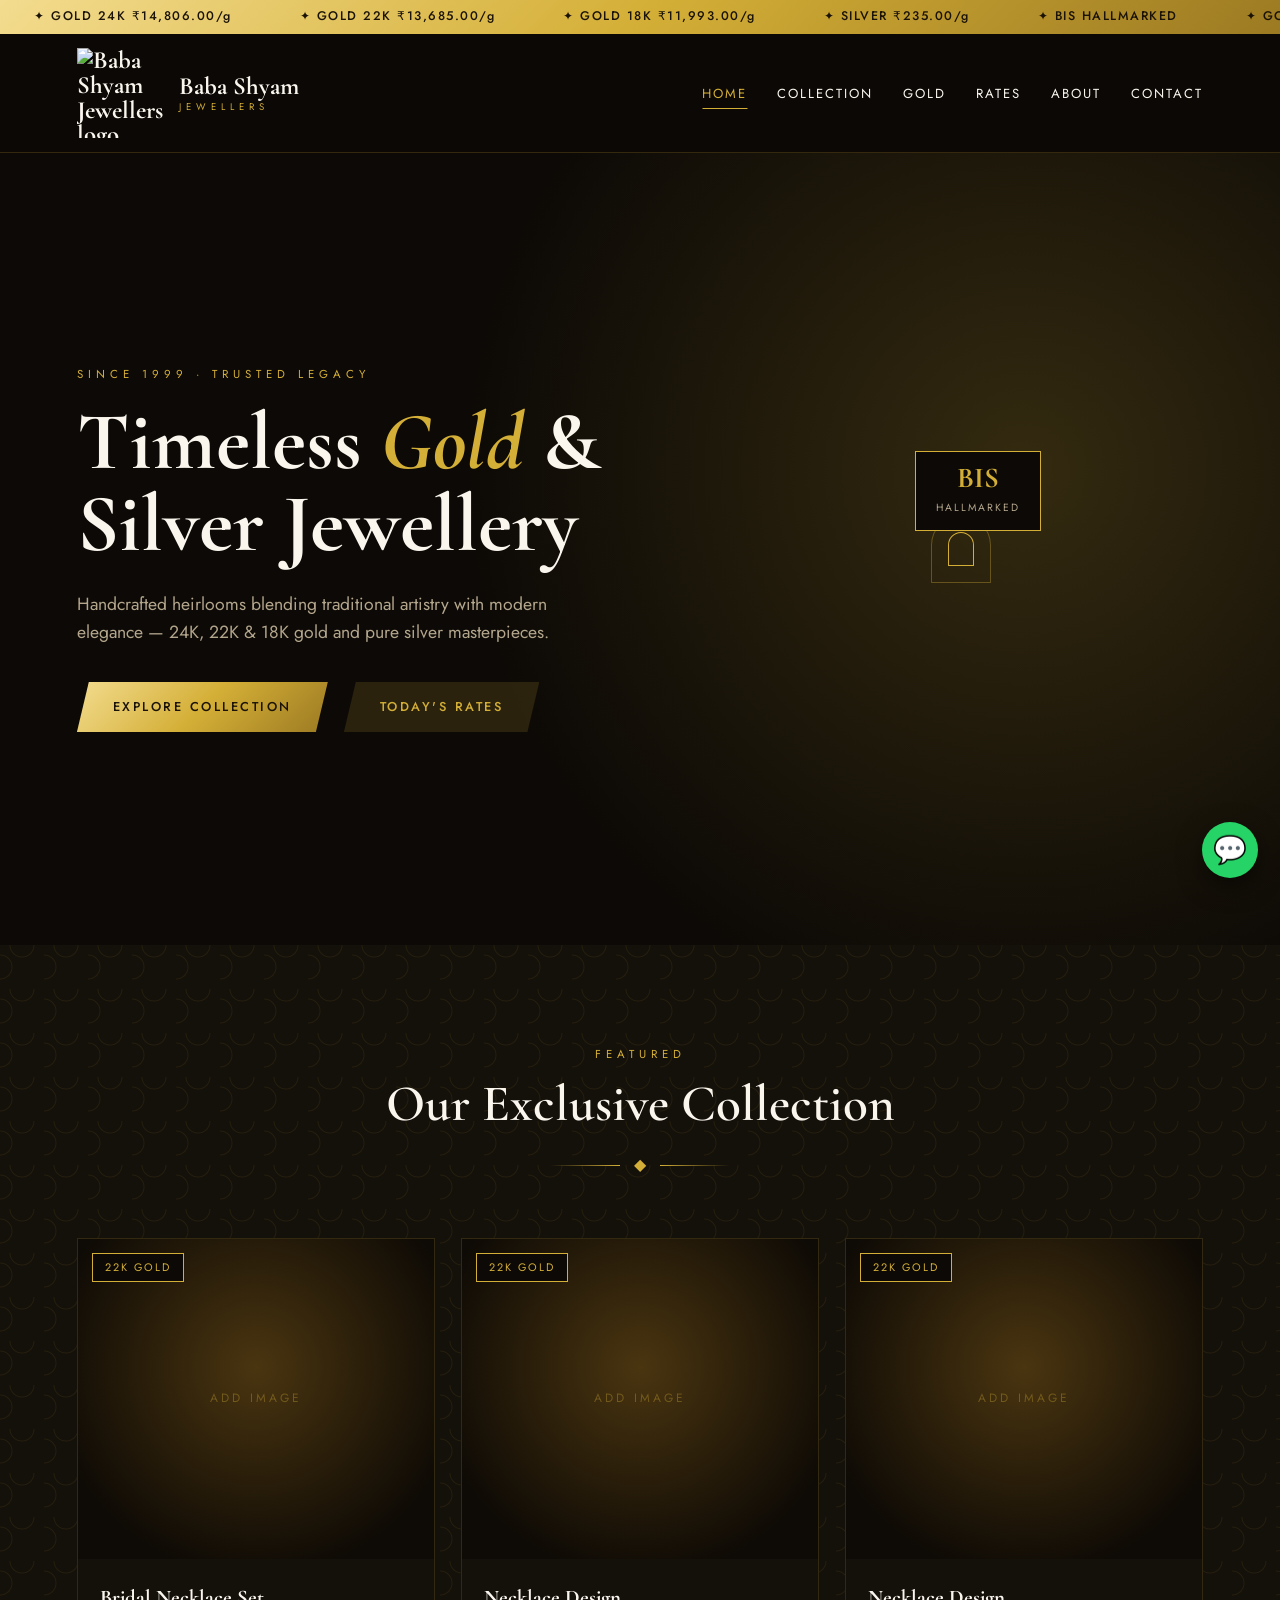
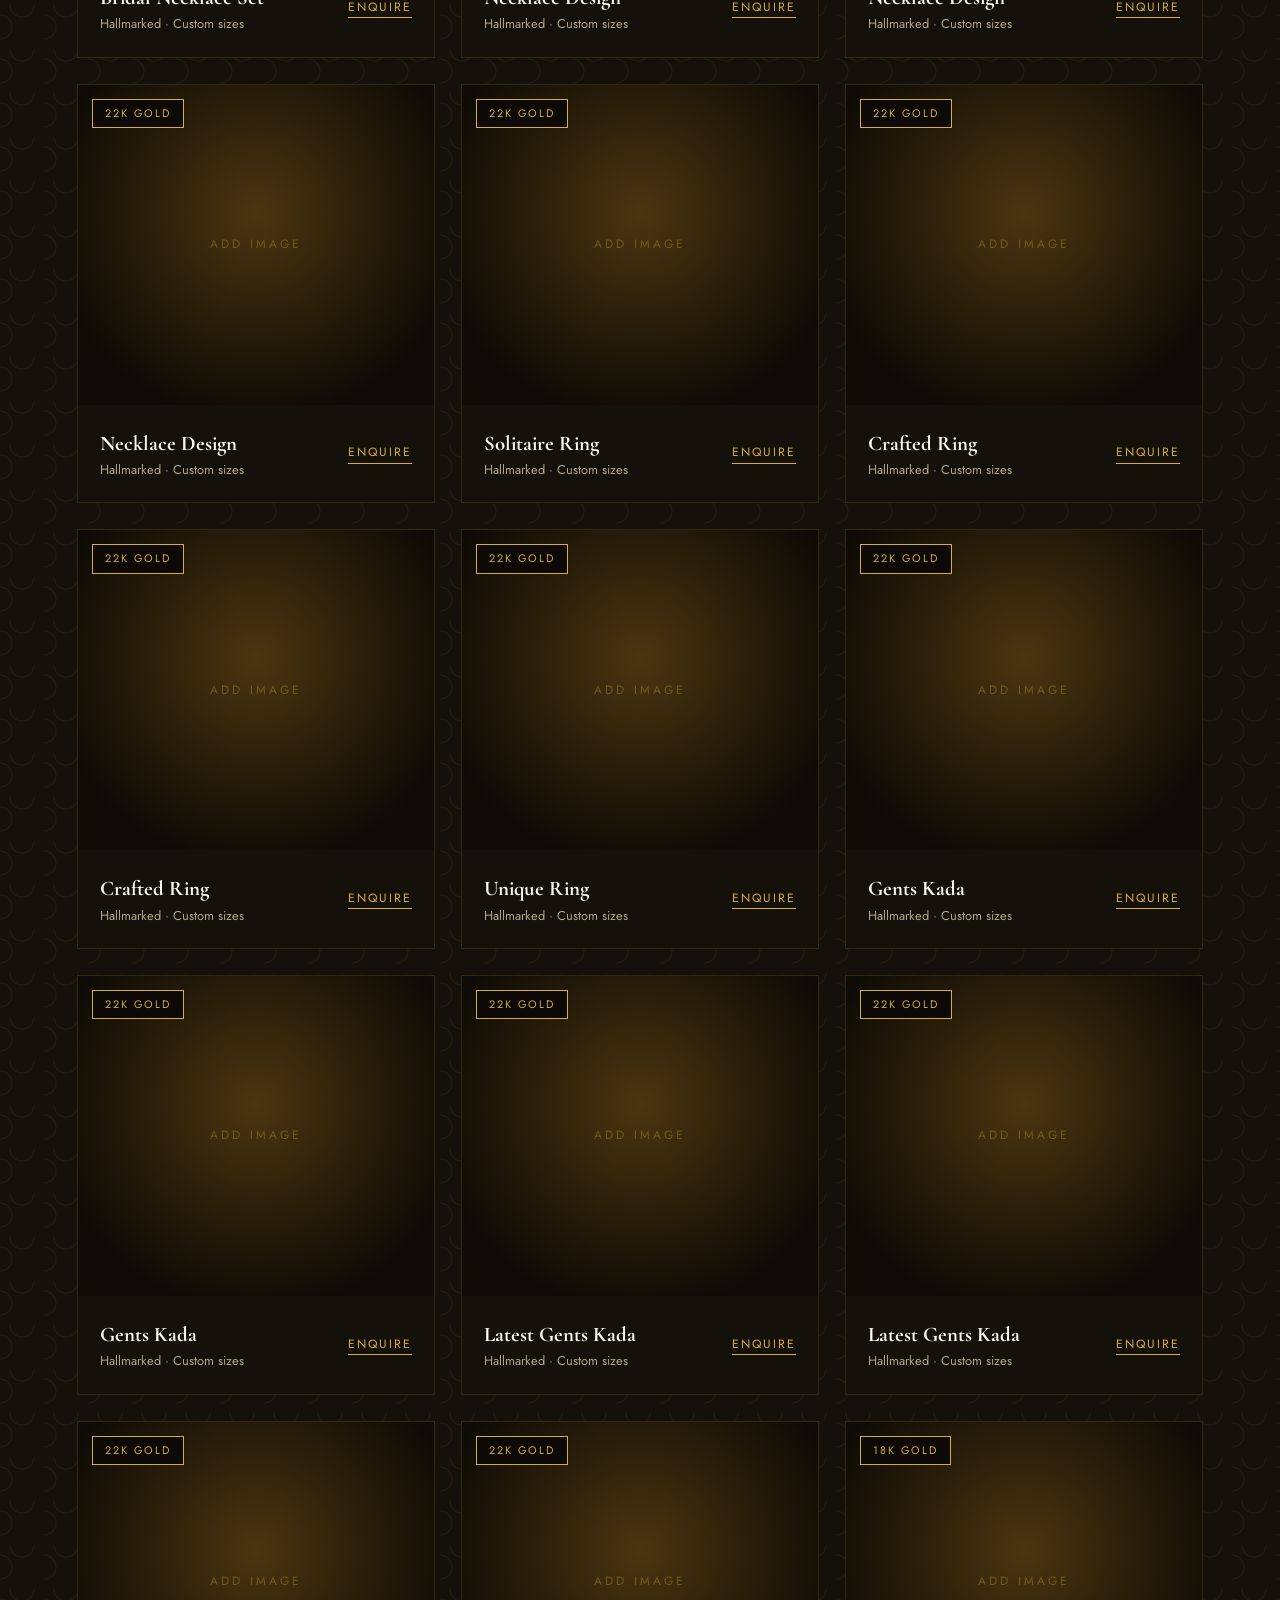
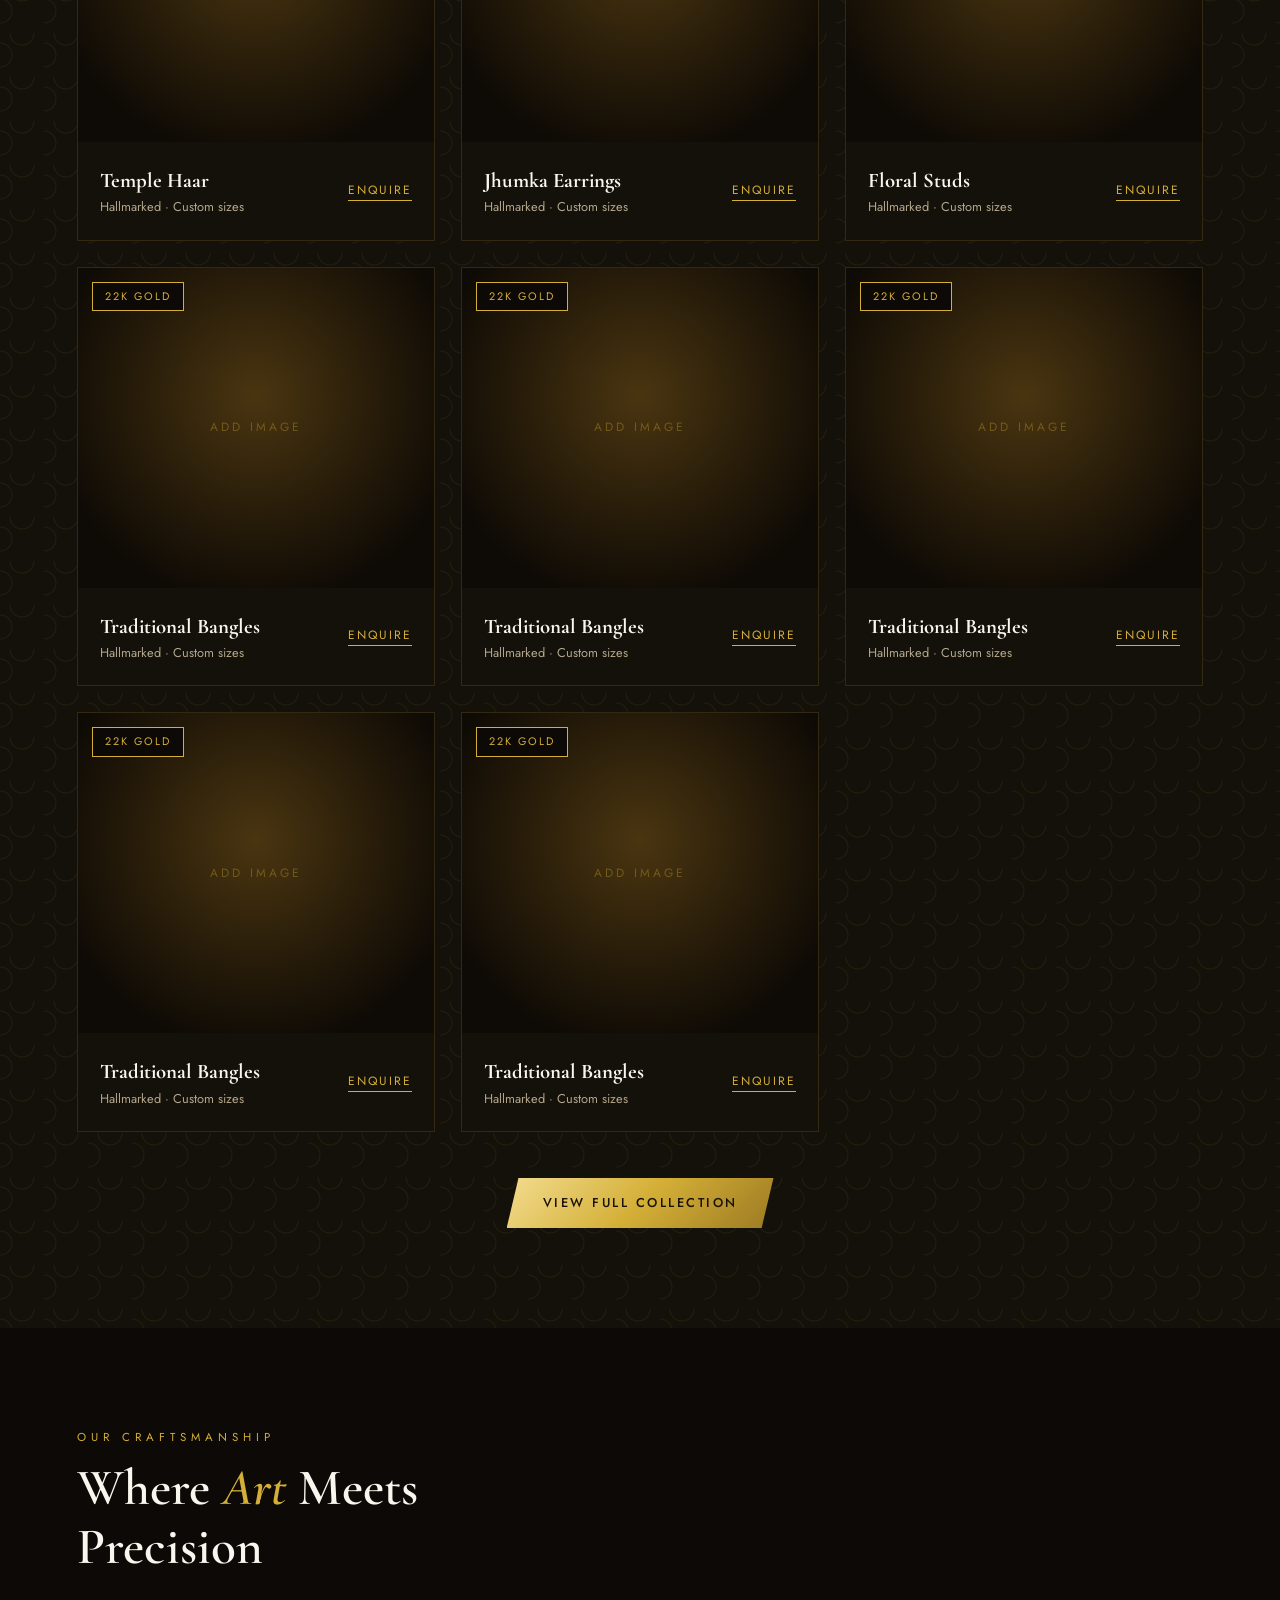
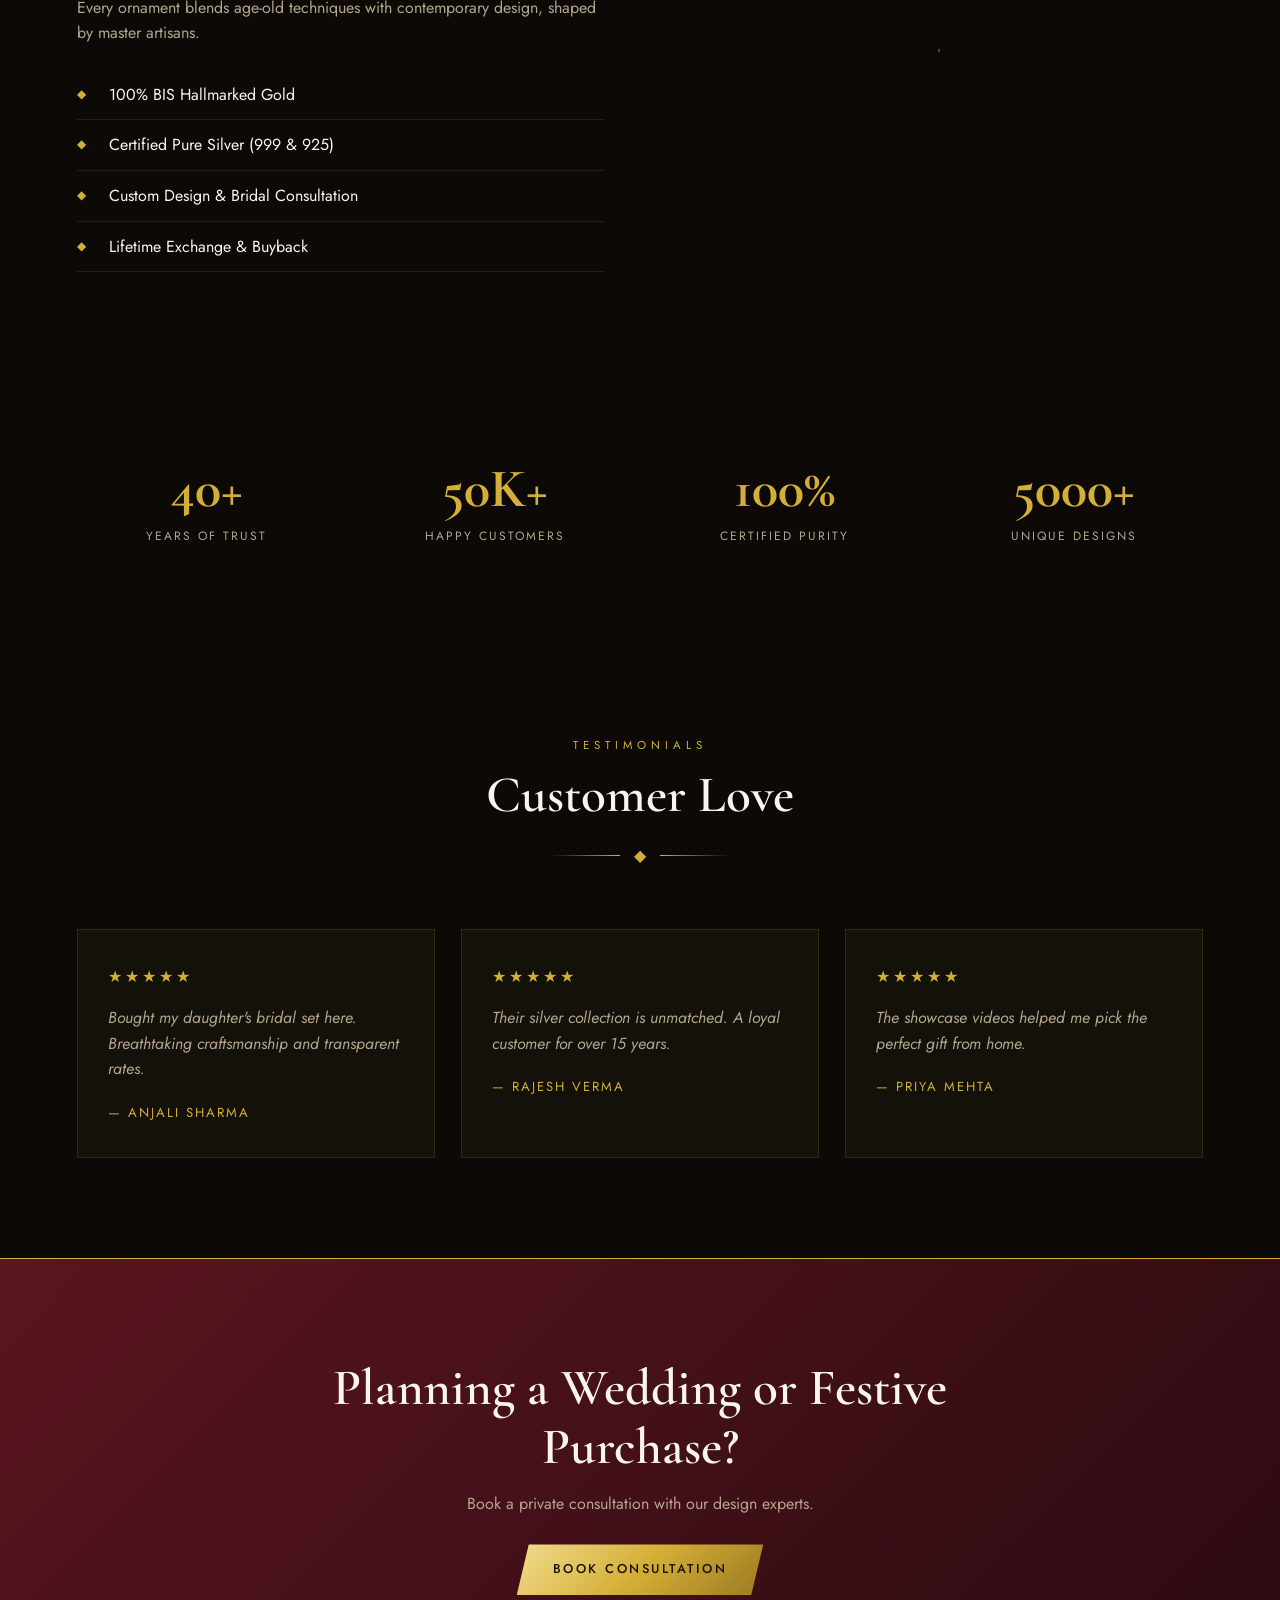
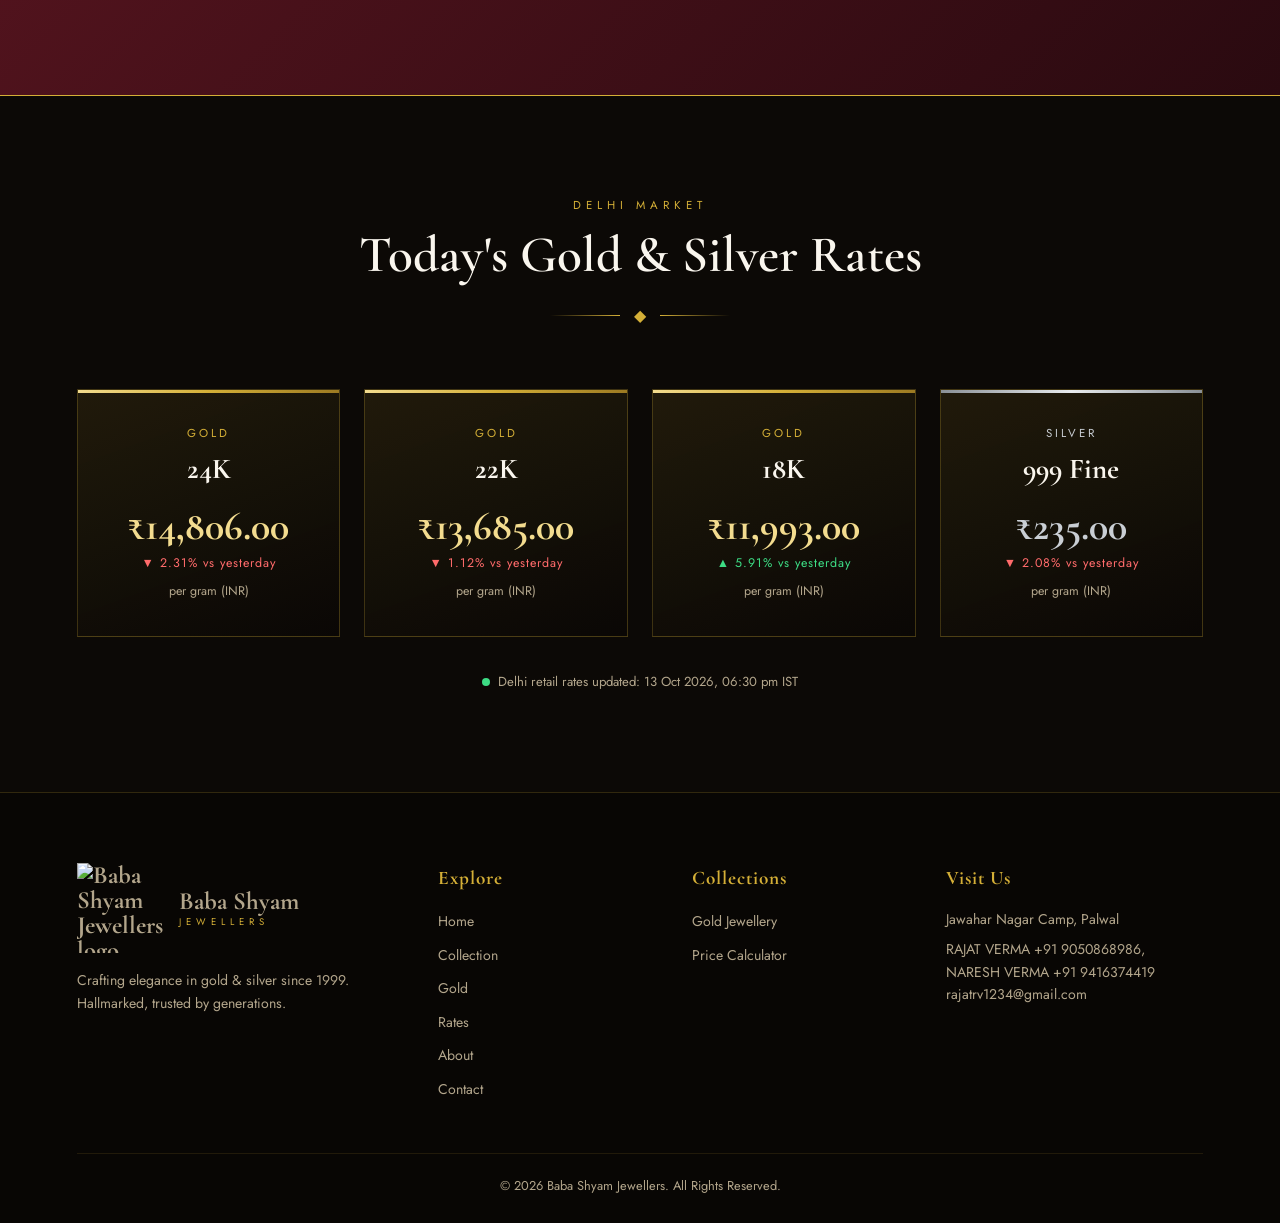
==== index.html @ c546e561 "Add files via upload" ====
<!DOCTYPE html>
<html lang="en">

<head>
    <meta charset="UTF-8">
    <meta name="viewport" content="width=device-width,initial-scale=1">
    <title>Baba Shyam Jewellers</title>
    <link
        href="https://fonts.googleapis.com/css2?family=Cormorant+Garamond:ital,wght@0,400;0,600;0,700;1,600&family=Jost:wght@300;400;500&display=swap"
        rel="stylesheet">
    <link rel="stylesheet" href="style.css">
    <link rel="icon" type="image/svg+xml" href="./images/gold/logo.png">
    <link rel="apple-touch-icon" href="./images/gold/logo.png">
    <style>
        /* gold collection card style – same as collection pages */
        .pc .im {
            background: radial-gradient(circle at 50% 40%, #4a3510, #0e0a05 80%);
        }

        .pc .im::after {
            content: "Add image";
            position: absolute;
            inset: 0;
            display: grid;
            place-items: center;
            color: rgba(212, 175, 55, .35);
            letter-spacing: 3px;
            text-transform: uppercase;
            font-size: .75rem;
            z-index: 0;
        }

        .pc .im img {
            position: relative;
            z-index: 1;
            width: 100%;
            height: 100%;
            object-fit: cover;
            filter: brightness(.8);
            transition: 1s;
        }

        .pc:hover .im img {
            transform: scale(1.1);
            filter: brightness(1);
        }

        /* ===== FIX: showcase video now sits ON TOP of the reel ===== */
        .vf {
            position: relative;
        }
        .vf video {
            position: absolute;
            inset: 0;
            width: 100%;
            height: 100%;
            object-fit: cover;
            z-index: 2;
            background: #000;
            box-shadow: 0 0 40px rgba(212, 175, 55, .35);
        }
        .vf .reel {
            position: absolute;
            inset: 0;
            z-index: 1;
            pointer-events: none;
        }
        .vf span {
            z-index: 5;
        }
    </style>
</head>

<body>
    <!-- ===== HERO ===== -->
    <section class="hero">
        <div>
            <div class="kick">Since 1999 · Trusted Legacy</div>
            <h1>Timeless <em>Gold</em> &amp; Silver Jewellery</h1>
            <p>Handcrafted heirlooms blending traditional artistry with modern elegance — 24K, 22K &amp; 18K gold and
                pure silver masterpieces.</p>
            <div class="btns"><a href="collection.html" class="btn bg">Explore Collection</a><a href="rates.html"
                    class="btn bl">Today's Rates</a></div>
        </div>
        <div class="arch">
            <div class="stage" id="stage"></div>
            <video autoplay muted loop playsinline>
                <source src="hero.mp4" type="video/mp4">
            </video>
            <div class="badge"><b>BIS</b><small>Hallmarked</small></div>
        </div>
    </section>

    <!-- ===== FEATURED GOLD COLLECTION (static cards) ===== -->
    <section class="jali">
        <div class="sh rv">
            <div class="kick">Featured</div>
            <h2>Our Exclusive Collection</h2>
            <div class="orn">◆</div>
        </div>

        <div class="cg">

            <!-- CARD – Bridal Necklace Set -->
            <div class="pc">
                <div class="im">
                    <img src="images/gold/necklace-1.jpg" alt="Bridal Necklace Set" loading="lazy"
                        onerror="this.style.display='none'">
                    <span class="tg">22K Gold</span>
                </div>
                <div class="in">
                    <div>
                        <h3>Bridal Necklace Set</h3>
                        <p>Hallmarked · Custom sizes</p>
                    </div>
                    <a target="_blank" rel="noopener"
                        href="https://wa.me/919876543210?text=I%20am%20interested%20in%20Bridal%20Necklace%20Set">Enquire</a>
                </div>
            </div>

            <!-- CARD – Necklace 2 -->
            <div class="pc">
                <div class="im">
                    <img src="images/gold/necklace-2.jpg" alt="Necklace Design" loading="lazy"
                        onerror="this.style.display='none'">
                    <span class="tg">22K Gold</span>
                </div>
                <div class="in">
                    <div>
                        <h3>Necklace Design</h3>
                        <p>Hallmarked · Custom sizes</p>
                    </div>
                    <a target="_blank" rel="noopener"
                        href="https://wa.me/919876543210?text=I%20am%20interested%20in%20Necklace%20Design">Enquire</a>
                </div>
            </div>

            <!-- CARD – Necklace 3 -->
            <div class="pc">
                <div class="im">
                    <img src="images/gold/necklace-3.jpg" alt="Necklace Design" loading="lazy"
                        onerror="this.style.display='none'">
                    <span class="tg">22K Gold</span>
                </div>
                <div class="in">
                    <div>
                        <h3>Necklace Design</h3>
                        <p>Hallmarked · Custom sizes</p>
                    </div>
                    <a target="_blank" rel="noopener"
                        href="https://wa.me/919876543210?text=I%20am%20interested%20in%20Necklace%20Design">Enquire</a>
                </div>
            </div>

            <!-- CARD – Necklace 4 -->
            <div class="pc">
                <div class="im">
                    <img src="images/gold/necklace-4.jpg" alt="Necklace Design" loading="lazy"
                        onerror="this.style.display='none'">
                    <span class="tg">22K Gold</span>
                </div>
                <div class="in">
                    <div>
                        <h3>Necklace Design</h3>
                        <p>Hallmarked · Custom sizes</p>
                    </div>
                    <a target="_blank" rel="noopener"
                        href="https://wa.me/919876543210?text=I%20am%20interested%20in%20Necklace%20Design">Enquire</a>
                </div>
            </div>

            <!-- CARD – Solitaire Ring -->
            <div class="pc">
                <div class="im">
                    <img src="images/gold/ring-1.jpg" alt="Solitaire Ring" loading="lazy"
                        onerror="this.style.display='none'">
                    <span class="tg">22K Gold</span>
                </div>
                <div class="in">
                    <div>
                        <h3>Solitaire Ring</h3>
                        <p>Hallmarked · Custom sizes</p>
                    </div>
                    <a target="_blank" rel="noopener"
                        href="https://wa.me/919876543210?text=I%20am%20interested%20in%20Solitaire%20Ring">Enquire</a>
                </div>
            </div>

            <!-- CARD – Ring 2 -->
            <div class="pc">
                <div class="im">
                    <img src="images/gold/ring-2.jpg" alt="Crafted Ring" loading="lazy"
                        onerror="this.style.display='none'">
                    <span class="tg">22K Gold</span>
                </div>
                <div class="in">
                    <div>
                        <h3>Crafted Ring</h3>
                        <p>Hallmarked · Custom sizes</p>
                    </div>
                    <a target="_blank" rel="noopener"
                        href="https://wa.me/919876543210?text=I%20am%20interested%20in%20Crafted%20Ring">Enquire</a>
                </div>
            </div>

            <!-- CARD – Ring 3 -->
            <div class="pc">
                <div class="im">
                    <img src="images/gold/ring-3.jpg" alt="Crafted Ring" loading="lazy"
                        onerror="this.style.display='none'">
                    <span class="tg">22K Gold</span>
                </div>
                <div class="in">
                    <div>
                        <h3>Crafted Ring</h3>
                        <p>Hallmarked · Custom sizes</p>
                    </div>
                    <a target="_blank" rel="noopener"
                        href="https://wa.me/919876543210?text=I%20am%20interested%20in%20Crafted%20Ring">Enquire</a>
                </div>
            </div>

            <!-- CARD – Ring 4 -->
            <div class="pc">
                <div class="im">
                    <img src="images/gold/ring-4.jpg" alt="Unique Ring" loading="lazy"
                        onerror="this.style.display='none'">
                    <span class="tg">22K Gold</span>
                </div>
                <div class="in">
                    <div>
                        <h3>Unique Ring</h3>
                        <p>Hallmarked · Custom sizes</p>
                    </div>
                    <a target="_blank" rel="noopener"
                        href="https://wa.me/919876543210?text=I%20am%20interested%20in%20Unique%20Ring">Enquire</a>
                </div>
            </div>

            <!-- CARD – Kada 2 -->
            <div class="pc">
                <div class="im">
                    <img src="images/gold/kada-2.jpg" alt="Gents Kada" loading="lazy"
                        onerror="this.style.display='none'">
                    <span class="tg">22K Gold</span>
                </div>
                <div class="in">
                    <div>
                        <h3>Gents Kada</h3>
                        <p>Hallmarked · Custom sizes</p>
                    </div>
                    <a target="_blank" rel="noopener"
                        href="https://wa.me/919876543210?text=I%20am%20interested%20in%20Gents%20Kada">Enquire</a>
                </div>
            </div>

            <!-- CARD – Kada 3 -->
            <div class="pc">
                <div class="im">
                    <img src="images/gold/kada-3.jpg" alt="Gents Kada" loading="lazy"
                        onerror="this.style.display='none'">
                    <span class="tg">22K Gold</span>
                </div>
                <div class="in">
                    <div>
                        <h3>Gents Kada</h3>
                        <p>Hallmarked · Custom sizes</p>
                    </div>
                    <a target="_blank" rel="noopener"
                        href="https://wa.me/919876543210?text=I%20am%20interested%20in%20Gents%20Kada">Enquire</a>
                </div>
            </div>

            <!-- CARD – Kada 4 -->
            <div class="pc">
                <div class="im">
                    <img src="images/gold/kada-4.jpg" alt="Latest Gents Kada" loading="lazy"
                        onerror="this.style.display='none'">
                    <span class="tg">22K Gold</span>
                </div>
                <div class="in">
                    <div>
                        <h3>Latest Gents Kada</h3>
                        <p>Hallmarked · Custom sizes</p>
                    </div>
                    <a target="_blank" rel="noopener"
                        href="https://wa.me/919876543210?text=I%20am%20interested%20in%20Latest%20Gents%20Kada">Enquire</a>
                </div>
            </div>

            <!-- CARD – Kada 5 -->
            <div class="pc">
                <div class="im">
                    <img src="images/gold/kada-5.jpg" alt="Latest Gents Kada" loading="lazy"
                        onerror="this.style.display='none'">
                    <span class="tg">22K Gold</span>
                </div>
                <div class="in">
                    <div>
                        <h3>Latest Gents Kada</h3>
                        <p>Hallmarked · Custom sizes</p>
                    </div>
                    <a target="_blank" rel="noopener"
                        href="https://wa.me/919876543210?text=I%20am%20interested%20in%20Latest%20Gents%20Kada">Enquire</a>
                </div>
            </div>

            <!-- CARD – Temple Haar -->
            <div class="pc">
                <div class="im">
                    <img src="images/gold/haar-1.jpg" alt="Temple Haar" loading="lazy"
                        onerror="this.style.display='none'">
                    <span class="tg">22K Gold</span>
                </div>
                <div class="in">
                    <div>
                        <h3>Temple Haar</h3>
                        <p>Hallmarked · Custom sizes</p>
                    </div>
                    <a target="_blank" rel="noopener"
                        href="https://wa.me/919876543210?text=I%20am%20interested%20in%20Temple%20Haar">Enquire</a>
                </div>
            </div>

            <!-- CARD – Jhumka Earrings -->
            <div class="pc">
                <div class="im">
                    <img src="images/gold/jhumka-1.jpg" alt="Jhumka Earrings" loading="lazy"
                        onerror="this.style.display='none'">
                    <span class="tg">22K Gold</span>
                </div>
                <div class="in">
                    <div>
                        <h3>Jhumka Earrings</h3>
                        <p>Hallmarked · Custom sizes</p>
                    </div>
                    <a target="_blank" rel="noopener"
                        href="https://wa.me/919876543210?text=I%20am%20interested%20in%20Jhumka%20Earrings">Enquire</a>
                </div>
            </div>

            <!-- CARD – Floral Studs -->
            <div class="pc">
                <div class="im">
                    <img src="images/gold/studs-1.jpg" alt="Floral Studs" loading="lazy"
                        onerror="this.style.display='none'">
                    <span class="tg">18K Gold</span>
                </div>
                <div class="in">
                    <div>
                        <h3>Floral Studs</h3>
                        <p>Hallmarked · Custom sizes</p>
                    </div>
                    <a target="_blank" rel="noopener"
                        href="https://wa.me/919876543210?text=I%20am%20interested%20in%20Floral%20Studs">Enquire</a>
                </div>
            </div>

            <!-- CARD – Traditional Bangles 1 -->
            <div class="pc">
                <div class="im">
                    <img src="images/gold/bangles-1.jpg" alt="Traditional Bangles" loading="lazy"
                        onerror="this.style.display='none'">
                    <span class="tg">22K Gold</span>
                </div>
                <div class="in">
                    <div>
                        <h3>Traditional Bangles</h3>
                        <p>Hallmarked · Custom sizes</p>
                    </div>
                    <a target="_blank" rel="noopener"
                        href="https://wa.me/919876543210?text=I%20am%20interested%20in%20Traditional%20Bangles">Enquire</a>
                </div>
            </div>

            <!-- CARD – Traditional Bangles 2 -->
            <div class="pc">
                <div class="im">
                    <img src="images/gold/bangles-2.jpg" alt="Traditional Bangles" loading="lazy"
                        onerror="this.style.display='none'">
                    <span class="tg">22K Gold</span>
                </div>
                <div class="in">
                    <div>
                        <h3>Traditional Bangles</h3>
                        <p>Hallmarked · Custom sizes</p>
                    </div>
                    <a target="_blank" rel="noopener"
                        href="https://wa.me/919876543210?text=I%20am%20interested%20in%20Traditional%20Bangles">Enquire</a>
                </div>
            </div>

            <!-- CARD – Traditional Bangles 3 -->
            <div class="pc">
                <div class="im">
                    <img src="images/gold/bangles-3.jpg" alt="Traditional Bangles" loading="lazy"
                        onerror="this.style.display='none'">
                    <span class="tg">22K Gold</span>
                </div>
                <div class="in">
                    <div>
                        <h3>Traditional Bangles</h3>
                        <p>Hallmarked · Custom sizes</p>
                    </div>
                    <a target="_blank" rel="noopener"
                        href="https://wa.me/919876543210?text=I%20am%20interested%20in%20Traditional%20Bangles">Enquire</a>
                </div>
            </div>

            <!-- CARD – Traditional Bangles 4 -->
            <div class="pc">
                <div class="im">
                    <img src="images/gold/bangles-4.jpg" alt="Traditional Bangles" loading="lazy"
                        onerror="this.style.display='none'">
                    <span class="tg">22K Gold</span>
                </div>
                <div class="in">
                    <div>
                        <h3>Traditional Bangles</h3>
                        <p>Hallmarked · Custom sizes</p>
                    </div>
                    <a target="_blank" rel="noopener"
                        href="https://wa.me/919876543210?text=I%20am%20interested%20in%20Traditional%20Bangles">Enquire</a>
                </div>
            </div>

            <!-- CARD – Traditional Bangles 5 -->
            <div class="pc">
                <div class="im">
                    <img src="images/gold/bangles-5.jpg" alt="Traditional Bangles" loading="lazy"
                        onerror="this.style.display='none'">
                    <span class="tg">22K Gold</span>
                </div>
                <div class="in">
                    <div>
                        <h3>Traditional Bangles</h3>
                        <p>Hallmarked · Custom sizes</p>
                    </div>
                    <a target="_blank" rel="noopener"
                        href="https://wa.me/919876543210?text=I%20am%20interested%20in%20Traditional%20Bangles">Enquire</a>
                </div>
            </div>

        </div><!-- /.cg -->

        <div style="text-align:center;margin-top:46px"><a href="collection.html" class="btn bg">View Full Collection</a>
        </div>
    </section>

    <!-- ===== CRAFTSMANSHIP SPLIT ===== -->
<section>
    <div class="split">
        <div class="rv">
            <div class="kick">Our Craftsmanship</div>
            <h2 class="h2">Where <em>Art</em> Meets Precision</h2>
            <p>Every ornament blends age-old techniques with contemporary design, shaped by master artisans.</p>
            <ul class="fl">
                <li>100% BIS Hallmarked Gold</li>
                <li>Certified Pure Silver (999 &amp; 925)</li>
                <li>Custom Design &amp; Bridal Consultation</li>
                <li>Lifetime Exchange &amp; Buyback</li>
            </ul>
        </div>
     <div class="vf rv">
    <span>Showcase Reel</span>
    <video autoplay muted loop playsinline id="showcaseVid"
           style="position:absolute;inset:0;width:100%;height:100%;object-fit:cover;z-index:9;background:#000">
        <source src="showcase.mp4" type="video/mp4">
        Your browser does not support the video tag.
    </video>
</div>
    </div>
</section>

    <!-- ===== STATS ===== -->
    <div class="stats rv">
        <div>
            <h3>40+</h3>
            <p>Years of Trust</p>
        </div>
        <div>
            <h3>50K+</h3>
            <p>Happy Customers</p>
        </div>
        <div>
            <h3>100%</h3>
            <p>Certified Purity</p>
        </div>
        <div>
            <h3>5000+</h3>
            <p>Unique Designs</p>
        </div>
    </div>

    <!-- ===== TESTIMONIALS ===== -->
    <section>
        <div class="sh rv">
            <div class="kick">Testimonials</div>
            <h2>Customer Love</h2>
            <div class="orn">◆</div>
        </div>
        <div class="g3 rv">
            <div class="card">
                <div class="stars">★★★★★</div>
                <p>Bought my daughter's bridal set here. Breathtaking craftsmanship and transparent rates.</p>
                <div class="n">— Anjali Sharma</div>
            </div>
            <div class="card">
                <div class="stars">★★★★★</div>
                <p>Their silver collection is unmatched. A loyal customer for over 15 years.</p>
                <div class="n">— Rajesh Verma</div>
            </div>
            <div class="card">
                <div class="stars">★★★★★</div>
                <p>The showcase videos helped me pick the perfect gift from home.</p>
                <div class="n">— Priya Mehta</div>
            </div>
        </div>
    </section>

    <!-- ===== CTA ===== -->
    <section class="cta">
        <div class="sh rv" style="margin:0 auto">
            <h2>Planning a Wedding or Festive Purchase?</h2>
            <p>Book a private consultation with our design experts.</p>
            <div style="margin-top:28px"><a href="contact.html" class="btn bg">Book Consultation</a></div>
        </div>
    </section>

    <!-- ===== RATES ===== -->
    <section>
        <div class="sh rv">
            <div class="kick">Delhi Market</div>
            <h2>Today's Gold &amp; Silver Rates</h2>
            <div class="orn">◆</div>
        </div>
        <div class="rg rv">
            <div class="rc ">
                <div class="m">Gold</div>
                <h3>24K</h3>
                <div class="pv" id="gold24"></div>
                <div class="ch" id="c_gold24"></div><small>per gram (INR)</small>
            </div>
            <div class="rc ">
                <div class="m">Gold</div>
                <h3>22K</h3>
                <div class="pv" id="gold22"></div>
                <div class="ch" id="c_gold22"></div><small>per gram (INR)</small>
            </div>
            <div class="rc ">
                <div class="m">Gold</div>
                <h3>18K</h3>
                <div class="pv" id="gold18"></div>
                <div class="ch" id="c_gold18"></div><small>per gram (INR)</small>
            </div>
            <div class="rc sv">
                <div class="m">Silver</div>
                <h3>999 Fine</h3>
                <div class="pv" id="silver"></div>
                <div class="ch" id="c_silver"></div><small>per gram (INR)</small>
            </div>
        </div>
        <p class="upd"><span class="dot"></span><span id="upd"></span></p>
    </section>

    <script src="app.js"></script>

    <!-- ===== FIX: clear reel + force showcase video to play ===== -->
    <script>
    (function fixShowcase() {
        // 1. Remove any old reel slides that sit on top of the video
        const reel = document.getElementById('reel');
        if (reel) reel.innerHTML = '';

        // 2. Force the video to play (some browsers pause autoplay)
        const vid = document.getElementById('showcaseVid');
        if (vid) {
            vid.muted = true;         // required for autoplay
            vid.playsInline = true;
            const tryPlay = () => {
                const p = vid.play();
                if (p && p.catch) p.catch(() => {
                    // Autoplay blocked — retry on first user interaction
                    document.addEventListener('click', () => vid.play(), { once: true });
                    document.addEventListener('touchstart', () => vid.play(), { once: true });
                });
            };
            if (vid.readyState >= 2) tryPlay();
            else vid.addEventListener('loadeddata', tryPlay, { once: true });
        }
    })();
    </script>
</body>

</html>
---- style.css ----
:root {
    --gold: #d4af37;
    --gl: #f3dc8f;
    --gd: #9c7a22;
    --bg: #0c0906;
    --bg2: #14100a;
    --cream: #faf6ee;
    --muted: #b3a68c;
    --silver: #c9ced4;
    --green: #3ddc84;
    --red: #ff6b6b;
    --maroon: #5a1520;
    --gg: linear-gradient(135deg, #f3dc8f, #d4af37 50%, #9c7a22)
}

* {
    margin: 0;
    padding: 0;
    box-sizing: border-box
}

html {
    scroll-behavior: smooth
}

body {
    font-family: 'Jost', sans-serif;
    background: var(--bg);
    color: var(--cream);
    overflow-x: hidden;
    line-height: 1.6
}

h1,
h2,
h3,
h4,
.serif {
    font-family: 'Cormorant Garamond', serif
}

a {
    color: inherit;
    text-decoration: none
}

img {
    display: block;
    max-width: 100%
}

/* ticker */
.ticker {
    background: var(--gg);
    color: #1a1206;
    font-size: .78rem;
    font-weight: 500;
    letter-spacing: 1.5px;
    overflow: hidden;
    white-space: nowrap;
    position: relative;
    z-index: 1001
}

.ticker div {
    display: inline-block;
    padding: 7px 0;
    animation: mq 38s linear infinite
}

.ticker span {
    margin: 0 34px
}

@keyframes mq {
    to {
        transform: translateX(-50%)
    }
}

/* header */
header {
    position: sticky;
    top: 0;
    z-index: 1000;
    display: flex;
    justify-content: space-between;
    align-items: center;
    padding: 14px 6%;
    background: rgba(12, 9, 6, .88);
    backdrop-filter: blur(14px);
    border-bottom: 1px solid rgba(212, 175, 55, .2)
}

.logo {
    display: flex;
    align-items: center;
    gap: 12px;
    font-family: 'Cormorant Garamond', serif;
    font-size: 1.55rem;
    font-weight: 700;
    line-height: 1
}

.logo i {
    width: 42px;
    height: 42px;
    border: 1.5px solid var(--gold);
    transform: rotate(45deg);
    display: grid;
    place-items: center;
    flex: none
}

.logo i b {
    transform: rotate(-45deg);
    color: var(--gold);
    font-size: 1.2rem
}

.logo small {
    display: block;
    font-family: 'Jost';
    font-size: .6rem;
    letter-spacing: 5px;
    color: var(--gold);
    font-weight: 400;
    margin-top: 4px
}

nav ul {
    display: flex;
    gap: 30px;
    list-style: none
}

nav a {
    font-size: .82rem;
    letter-spacing: 2px;
    text-transform: uppercase;
    position: relative;
    padding: 6px 0;
    transition: .3s
}

nav a::after {
    content: '';
    position: absolute;
    left: 50%;
    bottom: 0;
    width: 0;
    height: 1px;
    background: var(--gold);
    transition: .3s;
    transform: translateX(-50%)
}

nav a:hover,
nav a.on {
    color: var(--gold)
}

nav a:hover::after,
nav a.on::after {
    width: 100%
}

.mb {
    display: none;
    background: none;
    border: 0;
    color: var(--gold);
    font-size: 1.8rem;
    cursor: pointer
}

/* ornament + heads */
.orn {
    display: flex;
    align-items: center;
    justify-content: center;
    gap: 14px;
    color: var(--gold);
    margin-top: 18px
}

.orn::before,
.orn::after {
    content: '';
    width: 70px;
    height: 1px;
    background: linear-gradient(90deg, transparent, var(--gold))
}

.orn::after {
    transform: scaleX(-1)
}

section {
    padding: 100px 6%;
    position: relative
}

.sh {
    text-align: center;
    max-width: 660px;
    margin: 0 auto 60px
}

.kick {
    color: var(--gold);
    letter-spacing: 5px;
    font-size: .72rem;
    text-transform: uppercase;
    margin-bottom: 12px
}

.sh h2,
.h2 {
    font-size: clamp(2.1rem, 4vw, 3.3rem);
    font-weight: 600;
    line-height: 1.15
}

.sh p {
    color: var(--muted);
    margin-top: 14px
}

.jali {
    background-color: var(--bg2);
    background-image: radial-gradient(circle at 50% 0, transparent 11px, rgba(212, 175, 55, .09) 12px, transparent 13px), radial-gradient(circle at 0 50%, transparent 11px, rgba(212, 175, 55, .09) 12px, transparent 13px);
    background-size: 44px 44px
}

.btn {
    display: inline-block;
    padding: 15px 36px;
    font-size: .8rem;
    letter-spacing: 2.5px;
    text-transform: uppercase;
    font-weight: 500;
    transition: .35s;
    cursor: pointer;
    border: 0;
    font-family: inherit;
    clip-path: polygon(12px 0, 100% 0, calc(100% - 12px) 100%, 0 100%)
}

.bg {
    background: var(--gg);
    color: #1a1206
}

.bg:hover {
    transform: translateY(-3px);
    filter: brightness(1.1)
}

.bo {
    background: var(--gold);
    color: #1a1206;
    position: relative
}

.bo span {
    display: block
}

.bl {
    background: rgba(212, 175, 55, .15);
    color: var(--gold)
}

.bl:hover {
    background: var(--gold);
    color: #1a1206
}

/* hero */
.hero {
    min-height: 88vh;
    display: grid;
    grid-template-columns: 1.1fr .9fr;
    gap: 50px;
    align-items: center;
    padding: 60px 6%;
    background: radial-gradient(circle at 80% 40%, rgba(212, 175, 55, .2), transparent 50%), linear-gradient(rgba(12, 9, 6, .8), rgba(12, 9, 6, .92)), url('https://images.unsplash.com/photo-1611591437281-460bfbe1220a?auto=format&fit=crop&w=1920&q=80') center/cover;
    overflow: hidden
}

.hero h1 {
    font-size: clamp(3rem, 6.4vw, 5.6rem);
    line-height: 1;
    font-weight: 700;
    margin: 18px 0 24px
}

.hero h1 em {
    color: var(--gold);
    font-style: italic
}

.hero p {
    color: var(--muted);
    font-size: 1.1rem;
    max-width: 520px;
    margin-bottom: 36px
}

.btns {
    display: flex;
    gap: 16px;
    flex-wrap: wrap
}

.arch {
    position: relative;
    max-width: 400px;
    margin: auto;
    aspect-ratio: 3/4;
    border-radius: 999px 999px 8px 8px;
    border: 1.5px solid var(--gold);
    padding: 12px;
    animation: fl 6s ease-in-out infinite
}

.arch::before {
    content: '';
    position: absolute;
    inset: -18px;
    border: 1px solid rgba(212, 175, 55, .35);
    border-radius: 999px 999px 14px 14px
}

.arch img,
.arch video {
    width: 100%;
    height: 100%;
    object-fit: cover;
    border-radius: 999px 999px 4px 4px
}

@keyframes fl {
    50% {
        transform: translateY(-14px)
    }
}

.badge {
    position: absolute;
    bottom: 34px;
    left: -34px;
    background: var(--bg);
    border: 1px solid var(--gold);
    padding: 12px 20px;
    text-align: center
}

.badge b {
    display: block;
    font-family: 'Cormorant Garamond';
    font-size: 1.8rem;
    color: var(--gold);
    line-height: 1
}

.badge small {
    font-size: .65rem;
    letter-spacing: 2px;
    text-transform: uppercase;
    color: var(--muted)
}

.page-hero {
    padding: 90px 6% 70px;
    text-align: center;
    background: radial-gradient(circle at 50% 0, rgba(212, 175, 55, .2), transparent 60%), var(--bg2);
    border-bottom: 1px solid rgba(212, 175, 55, .2)
}

.page-hero h1 {
    font-size: clamp(2.6rem, 5.5vw, 4.4rem);
    font-weight: 700
}

.page-hero p {
    color: var(--muted);
    max-width: 560px;
    margin: 12px auto 0
}

/* cats */
.cats {
    display: grid;
    grid-template-columns: repeat(auto-fit, minmax(200px, 1fr));
    gap: 22px;
    max-width: 1200px;
    margin: auto
}

.cat {
    text-align: center;
    padding: 38px 20px;
    border: 1px solid rgba(212, 175, 55, .22);
    background: linear-gradient(160deg, rgba(212, 175, 55, .08), transparent);
    transition: .4s;
    position: relative
}

.cat:hover {
    border-color: var(--gold);
    transform: translateY(-8px)
}

.cat .ic {
    font-size: 2.6rem;
    margin-bottom: 10px
}

.cat h3 {
    font-size: 1.4rem
}

.cat p {
    color: var(--muted);
    font-size: .85rem
}

.cat::before,
.cat::after {
    content: '';
    position: absolute;
    width: 16px;
    height: 16px;
    border: 1.5px solid var(--gold);
    transition: .4s
}

.cat::before {
    top: 8px;
    left: 8px;
    border-right: 0;
    border-bottom: 0
}

.cat::after {
    bottom: 8px;
    right: 8px;
    border-left: 0;
    border-top: 0
}

/* rates */
.rg {
    display: grid;
    grid-template-columns: repeat(auto-fit, minmax(230px, 1fr));
    gap: 24px;
    max-width: 1150px;
    margin: auto
}

.rc {
    text-align: center;
    padding: 34px 24px;
    border: 1px solid rgba(212, 175, 55, .25);
    background: linear-gradient(160deg, rgba(212, 175, 55, .1), rgba(0, 0, 0, .2));
    position: relative;
    overflow: hidden;
    transition: .4s
}

.rc::before {
    content: '';
    position: absolute;
    top: 0;
    left: 0;
    right: 0;
    height: 3px;
    background: var(--gg)
}

.rc:hover {
    transform: translateY(-8px);
    box-shadow: 0 20px 40px rgba(0, 0, 0, .5)
}

.rc .m {
    color: var(--gold);
    letter-spacing: 3px;
    font-size: .72rem;
    text-transform: uppercase
}

.rc h3 {
    font-size: 1.8rem;
    margin: 4px 0 14px
}

.pv {
    font-family: 'Cormorant Garamond';
    font-size: 2.5rem;
    font-weight: 700;
    color: var(--gl);
    line-height: 1
}

.rc small {
    display: block;
    color: var(--muted);
    font-size: .78rem;
    margin-top: 8px
}

.ch {
    color: var(--green);
    font-size: .78rem;
    margin-top: 8px;
    letter-spacing: 1px
}

.ch.down {
    color: var(--red)
}

.rc.sv .pv,
.rc.sv .m {
    color: var(--silver)
}

.rc.sv::before {
    background: linear-gradient(90deg, #8a9096, #e8ebee, #8a9096)
}

.upd {
    text-align: center;
    color: var(--muted);
    font-size: .82rem;
    margin-top: 34px
}

.dot {
    display: inline-block;
    width: 8px;
    height: 8px;
    border-radius: 50%;
    background: var(--green);
    margin-right: 8px;
    animation: pu 1.8s infinite
}

@keyframes pu {
    50% {
        opacity: .25
    }
}

/* collection */
.tabs {
    display: flex;
    justify-content: center;
    gap: 12px;
    margin-bottom: 44px;
    flex-wrap: wrap
}

.tab {
    padding: 10px 28px;
    border: 1px solid var(--gold);
    background: none;
    color: var(--gold);
    cursor: pointer;
    font-family: inherit;
    letter-spacing: 2px;
    font-size: .78rem;
    text-transform: uppercase;
    transition: .3s
}

.tab.on,
.tab:hover {
    background: var(--gold);
    color: #1a1206
}

.cg {
    display: grid;
    grid-template-columns: repeat(auto-fill, minmax(270px, 1fr));
    gap: 26px;
    max-width: 1250px;
    margin: auto
}

.pc {
    background: var(--bg2);
    border: 1px solid rgba(212, 175, 55, .16);
    transition: .4s;
    overflow: hidden
}

.pc:hover {
    border-color: var(--gold);
    transform: translateY(-8px);
    box-shadow: 0 24px 50px rgba(0, 0, 0, .6)
}

.pc .im {
    height: 320px;
    overflow: hidden;
    position: relative
}

.pc img {
    width: 100%;
    height: 100%;
    object-fit: cover;
    filter: brightness(.8);
    transition: 1s
}

.pc:hover img {
    transform: scale(1.1);
    filter: brightness(1)
}

.tg {
    position: absolute;
    top: 14px;
    left: 14px;
    background: var(--bg);
    color: var(--gold);
    font-size: .68rem;
    letter-spacing: 2px;
    padding: 5px 12px;
    text-transform: uppercase;
    border: 1px solid var(--gold)
}

.tg.s {
    color: var(--silver);
    border-color: var(--silver)
}

.pc .in {
    padding: 22px;
    display: flex;
    justify-content: space-between;
    align-items: center;
    gap: 10px
}

.pc h3 {
    font-size: 1.3rem
}

.pc p {
    color: var(--muted);
    font-size: .8rem
}

.pc a {
    color: var(--gold);
    font-size: .75rem;
    letter-spacing: 2px;
    text-transform: uppercase;
    border-bottom: 1px solid var(--gold);
    white-space: nowrap
}

/* split / craft */
.split {
    display: grid;
    grid-template-columns: 1fr 1fr;
    gap: 70px;
    align-items: center;
    max-width: 1200px;
    margin: auto
}

.split p {
    color: var(--muted);
    margin-top: 18px
}

.split em {
    color: var(--gold)
}

.fl {
    list-style: none;
    margin-top: 24px
}

.fl li {
    padding: 12px 0 12px 32px;
    position: relative;
    border-bottom: 1px solid rgba(212, 175, 55, .12)
}

.fl li::before {
    content: '◆';
    position: absolute;
    left: 0;
    color: var(--gold);
    font-size: .75rem;
    top: 15px
}

.vf {
    position: relative;
    max-width: 400px;
    margin: auto;
    aspect-ratio: 9/12;
    border: 1px solid rgba(212, 175, 55, .4);
    box-shadow: 0 30px 70px rgba(0, 0, 0, .6);
    background: #000;
    overflow: hidden
}

.vf video {
    width: 100%;
    height: 100%;
    object-fit: cover
}

.vf span {
    position: absolute;
    top: 16px;
    left: 16px;
    z-index: 2;
    background: rgba(12, 9, 6, .75);
    border: 1px solid var(--gold);
    color: var(--gold);
    padding: 6px 16px;
    font-size: .7rem;
    letter-spacing: 2px;
    text-transform: uppercase;
    border-radius: 30px
}

/* stats */
.stats {
    display: grid;
    grid-template-columns: repeat(auto-fit, minmax(180px, 1fr));
    gap: 30px;
    text-align: center;
    padding: 90px 6%;
    background: linear-gradient(rgba(12, 9, 6, .9), rgba(12, 9, 6, .9)), url('https://images.unsplash.com/photo-1602173574767-37ac01994b2a?auto=format&fit=crop&w=1600&q=80') center/cover fixed
}

.stats h3 {
    font-size: 3.4rem;
    color: var(--gold);
    line-height: 1
}

.stats p {
    color: var(--muted);
    letter-spacing: 2px;
    text-transform: uppercase;
    font-size: .75rem;
    margin-top: 10px
}

/* testimonials, values, timeline */
.g3 {
    display: grid;
    grid-template-columns: repeat(auto-fit, minmax(280px, 1fr));
    gap: 26px;
    max-width: 1200px;
    margin: auto
}

.card {
    background: var(--bg2);
    border: 1px solid rgba(212, 175, 55, .16);
    padding: 34px 30px;
    transition: .4s
}

.card:hover {
    border-color: var(--gold);
    transform: translateY(-6px)
}

.card .q {
    font-size: 3.4rem;
    color: var(--gold);
    line-height: .6;
    font-family: 'Cormorant Garamond'
}

.card p {
    color: var(--muted);
    font-style: italic;
    margin: 16px 0 20px
}

.card .n {
    color: var(--gold);
    font-size: .82rem;
    letter-spacing: 2px;
    text-transform: uppercase
}

.stars {
    color: var(--gold);
    letter-spacing: 3px
}

.card.v {
    text-align: center;
    font-style: normal
}

.card.v .ic {
    font-size: 2.4rem
}

.card.v h3 {
    margin: 8px 0
}

.card.v p {
    font-style: normal;
    margin: 0
}

.tl {
    max-width: 760px;
    margin: auto;
    border-left: 1px solid var(--gold);
    padding-left: 36px
}

.tl div {
    position: relative;
    margin-bottom: 38px
}

.tl div::before {
    content: '';
    position: absolute;
    left: -44px;
    top: 8px;
    width: 15px;
    height: 15px;
    background: var(--gold);
    transform: rotate(45deg)
}

.tl b {
    font-family: 'Cormorant Garamond';
    font-size: 1.8rem;
    color: var(--gold)
}

.tl p {
    color: var(--muted)
}

.cta {
    text-align: center;
    background: linear-gradient(135deg, var(--maroon), #2a0a10);
    border-top: 1px solid var(--gold);
    border-bottom: 1px solid var(--gold)
}

/* calculator + contact */
.calc {
    max-width: 760px;
    margin: auto;
    padding: 44px;
    border: 1px solid var(--gold);
    background: var(--bg2)
}

.fg {
    display: grid;
    grid-template-columns: 1fr 1fr;
    gap: 16px
}

.fg .f {
    grid-column: 1/-1
}

label {
    display: block;
    font-size: .72rem;
    letter-spacing: 2px;
    text-transform: uppercase;
    color: var(--gold);
    margin-bottom: 6px
}

input,
select,
textarea {
    width: 100%;
    background: rgba(212, 175, 55, .06);
    border: 1px solid rgba(212, 175, 55, .3);
    padding: 14px 16px;
    color: var(--cream);
    font-family: inherit;
    font-size: .95rem;
    outline: 0
}

input:focus,
select:focus,
textarea:focus {
    border-color: var(--gold)
}

select option {
    background: #14100a
}

.res {
    margin-top: 26px;
    padding: 24px;
    background: rgba(212, 175, 55, .08);
    border: 1px dashed var(--gold);
    text-align: center
}

.res b {
    font-family: 'Cormorant Garamond';
    font-size: 2.6rem;
    color: var(--gl);
    display: block
}

.res small {
    color: var(--muted)
}

.cw {
    display: grid;
    grid-template-columns: 1fr 1fr;
    gap: 60px;
    max-width: 1150px;
    margin: auto
}

.ci div {
    display: flex;
    gap: 16px;
    margin-bottom: 24px
}

.ci .ic {
    width: 48px;
    height: 48px;
    border: 1px solid var(--gold);
    display: grid;
    place-items: center;
    flex: none;
    transform: rotate(45deg)
}

.ci .ic span {
    transform: rotate(-45deg)
}

.ci b {
    color: var(--gold);
    font-weight: 500;
    display: block;
    font-size: .8rem;
    letter-spacing: 2px;
    text-transform: uppercase
}

.ci p {
    color: var(--muted)
}

form {
    display: flex;
    flex-direction: column;
    gap: 16px
}

/* footer */
footer {
    background: #080604;
    border-top: 1px solid rgba(212, 175, 55, .2);
    padding: 70px 6% 26px
}

.fc {
    display: grid;
    grid-template-columns: 1.5fr 1fr 1fr 1.2fr;
    gap: 40px;
    max-width: 1200px;
    margin: auto
}

footer h4 {
    color: var(--gold);
    font-size: 1.2rem;
    margin-bottom: 14px;
    letter-spacing: 1px
}

footer li {
    list-style: none;
    margin-bottom: 8px
}

footer a,
footer p {
    color: var(--muted);
    font-size: .88rem
}

footer a:hover {
    color: var(--gold)
}

.cp {
    text-align: center;
    margin-top: 44px;
    padding-top: 22px;
    border-top: 1px solid rgba(212, 175, 55, .12);
    color: var(--muted);
    font-size: .8rem
}

.wa {
    position: fixed;
    right: 22px;
    bottom: 22px;
    width: 56px;
    height: 56px;
    border-radius: 50%;
    background: #25d366;
    display: grid;
    place-items: center;
    font-size: 1.7rem;
    z-index: 999;
    box-shadow: 0 8px 24px rgba(0, 0, 0, .5);
    animation: pu 2.5s infinite
}

.rv {
    opacity: 0;
    transform: translateY(36px);
    transition: opacity .9s, transform .9s
}

.rv.in {
    opacity: 1;
    transform: none
}

@media(max-width:900px) {

    .hero,
    .split,
    .cw {
        grid-template-columns: 1fr;
        gap: 44px
    }

    .hero {
        text-align: center
    }

    .hero p {
        margin-inline: auto
    }

    .btns {
        justify-content: center
    }

    .badge {
        left: 0
    }

    .fc {
        grid-template-columns: 1fr 1fr
    }
}

@media(max-width:820px) {
    .mb {
        display: block;
        z-index: 1100
    }

    nav ul {
        position: fixed;
        top: 0;
        right: -100%;
        width: 74%;
        height: 100vh;
        background: rgba(12, 9, 6, .98);
        flex-direction: column;
        padding: 110px 40px;
        transition: .4s;
        border-left: 1px solid var(--gold)
    }

    nav ul.open {
        right: 0
    }

    section {
        padding: 76px 6%
    }

    .fc {
        grid-template-columns: 1fr
    }

    .fg {
        grid-template-columns: 1fr
    }

    .calc {
        padding: 26px
    }
}

/* artwork + animated stage */
.art {
    position: absolute;
    inset: 0;
    display: grid;
    place-items: center
}

.art.gold {
    background: radial-gradient(circle at 50% 38%, #4a3510, #0e0a05 78%)
}

.art.silver {
    background: radial-gradient(circle at 50% 38%, #38404a, #0b0d10 78%)
}

.art svg {
    width: 76%;
    filter: drop-shadow(0 10px 18px rgba(0, 0, 0, .6));
    transition: .6s
}

.pc:hover .art svg {
    transform: scale(1.12) rotate(-3deg)
}

.art::after {
    content: '';
    position: absolute;
    top: 0;
    left: -80%;
    width: 50%;
    height: 100%;
    background: linear-gradient(100deg, transparent, rgba(255, 255, 255, .18), transparent);
    transform: skewX(-20deg);
    animation: sh 5s infinite
}

@keyframes sh {

    0%,
    60% {
        left: -80%
    }

    100% {
        left: 140%
    }
}

.stage {
    position: absolute;
    inset: 12px;
    border-radius: 999px 999px 4px 4px;
    overflow: hidden;
    background: radial-gradient(circle at 50% 50%, #4a3510, #0c0906 75%)
}

.stage svg {
    width: 100%;
    height: 100%
}

.arch video {
    position: absolute;
    inset: 12px;
    width: calc(100% - 24px);
    height: calc(100% - 24px)
}

.badge {
    z-index: 3
}

.rot {
    animation: sp 40s linear infinite
}

.rot2 {
    animation: sp 70s linear infinite reverse
}

@keyframes sp {
    to {
        transform: rotate(360deg)
    }
}

.tw {
    animation: tws 2.6s ease-in-out infinite;
    transform-box: fill-box;
    transform-origin: center
}

@keyframes tws {

    0%,
    100% {
        opacity: 0;
        transform: scale(.3)
    }

    50% {
        opacity: 1;
        transform: scale(1.2)
    }
}

.vf {
    position: relative
}

.vf video {
    position: absolute;
    inset: 0;
    z-index: 2
}

.reel {
    position: absolute;
    inset: 0
}

.sl {
    position: absolute;
    inset: 0;
    opacity: 0;
    transition: opacity 1.1s;
    overflow: hidden
}

.sl.on {
    opacity: 1
}

.sl .art svg {
    animation: kb 6s ease-in-out infinite alternate
}

@keyframes kb {
    from {
        transform: scale(.9)
    }

    to {
        transform: scale(1.15)
    }
}

.sl b {
    position: absolute;
    bottom: 0;
    left: 0;
    right: 0;
    padding: 50px 20px 22px;
    text-align: center;
    font-family: 'Cormorant Garamond';
    font-size: 1.7rem;
    background: linear-gradient(transparent, rgba(0, 0, 0, .85));
    z-index: 3
}
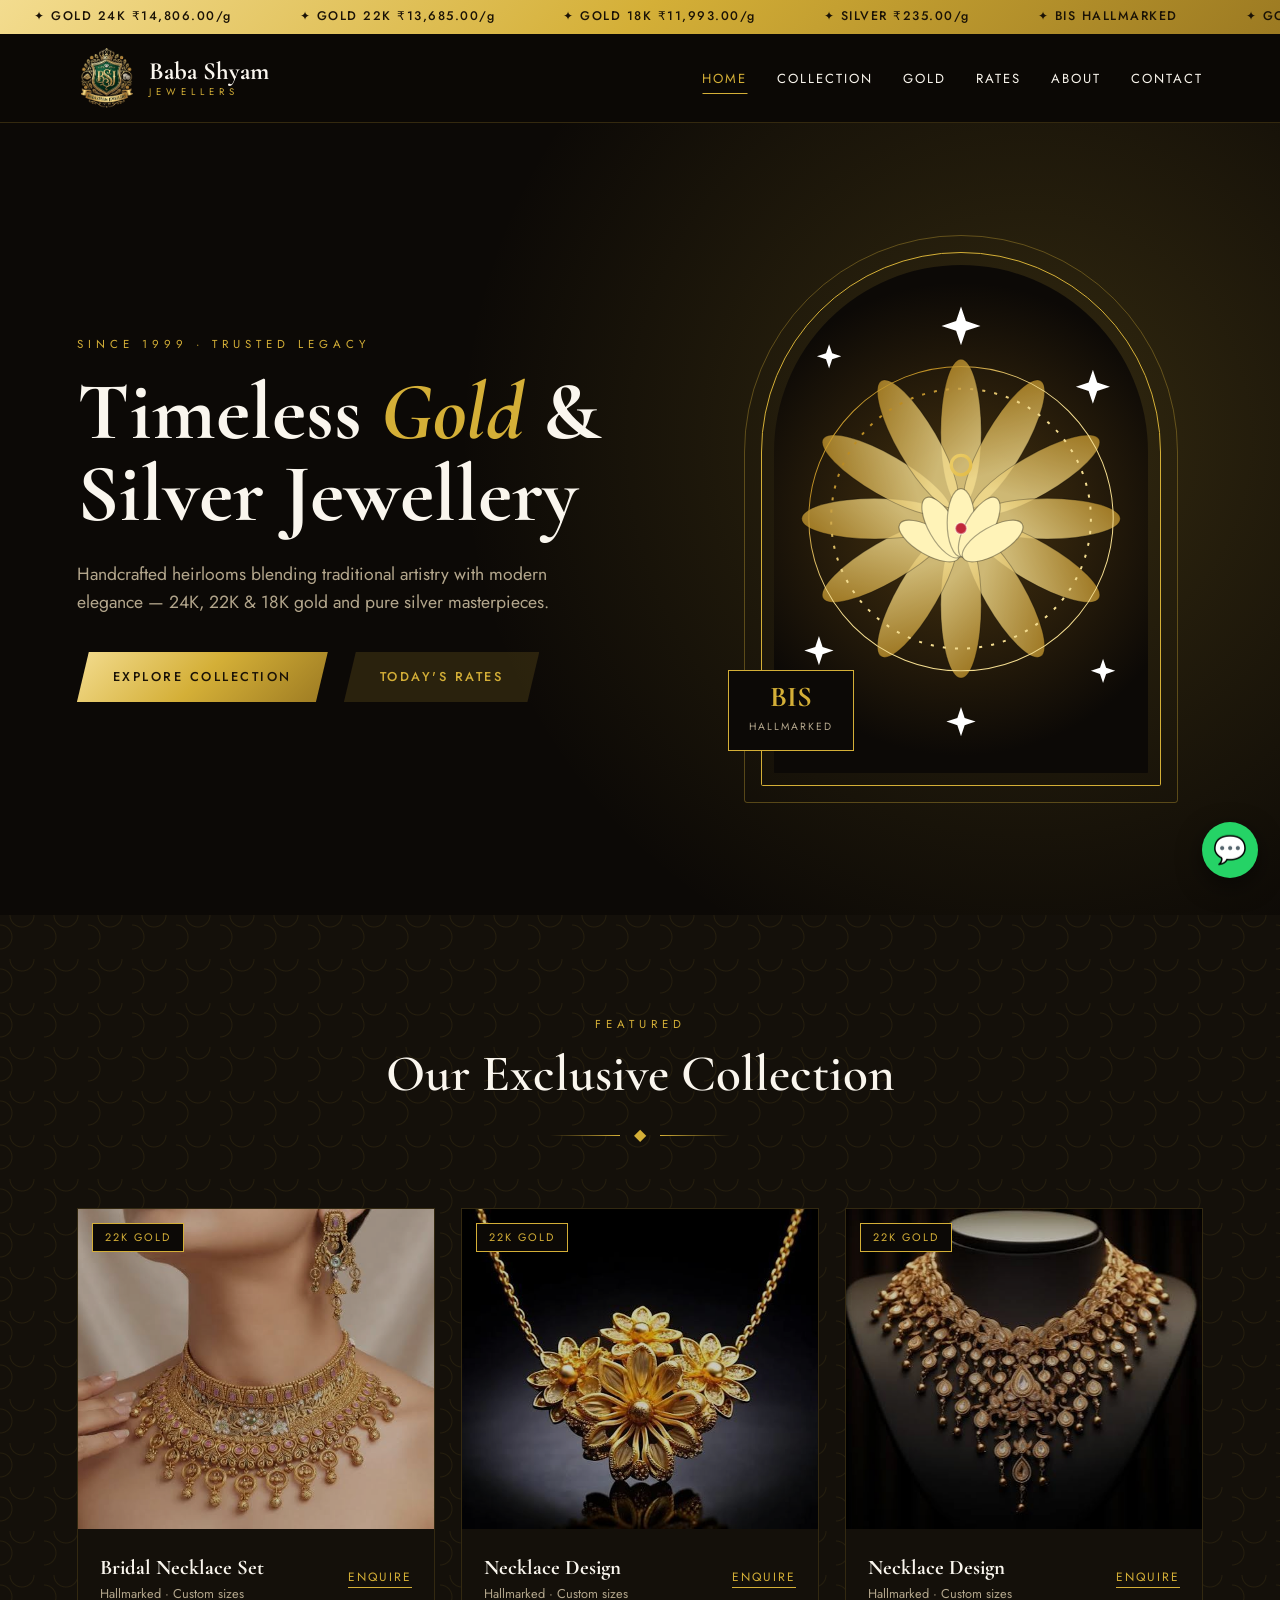
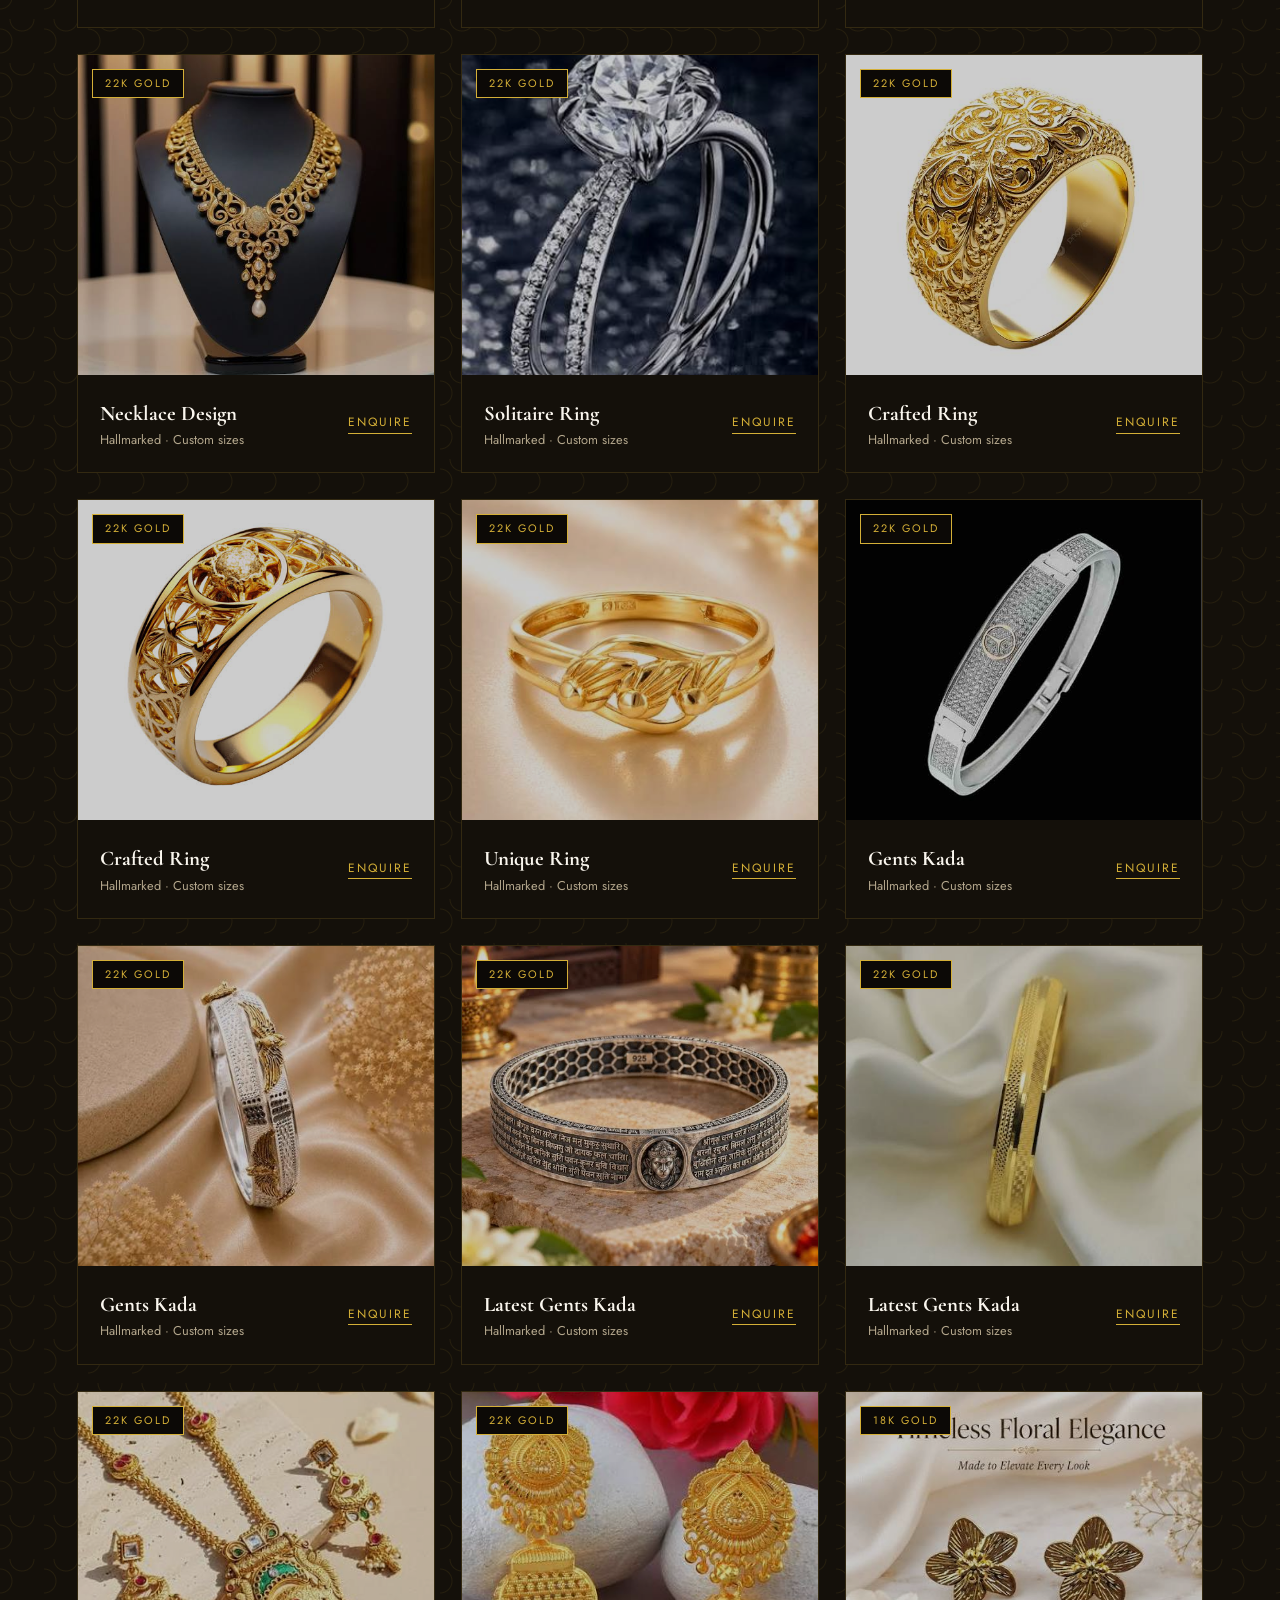
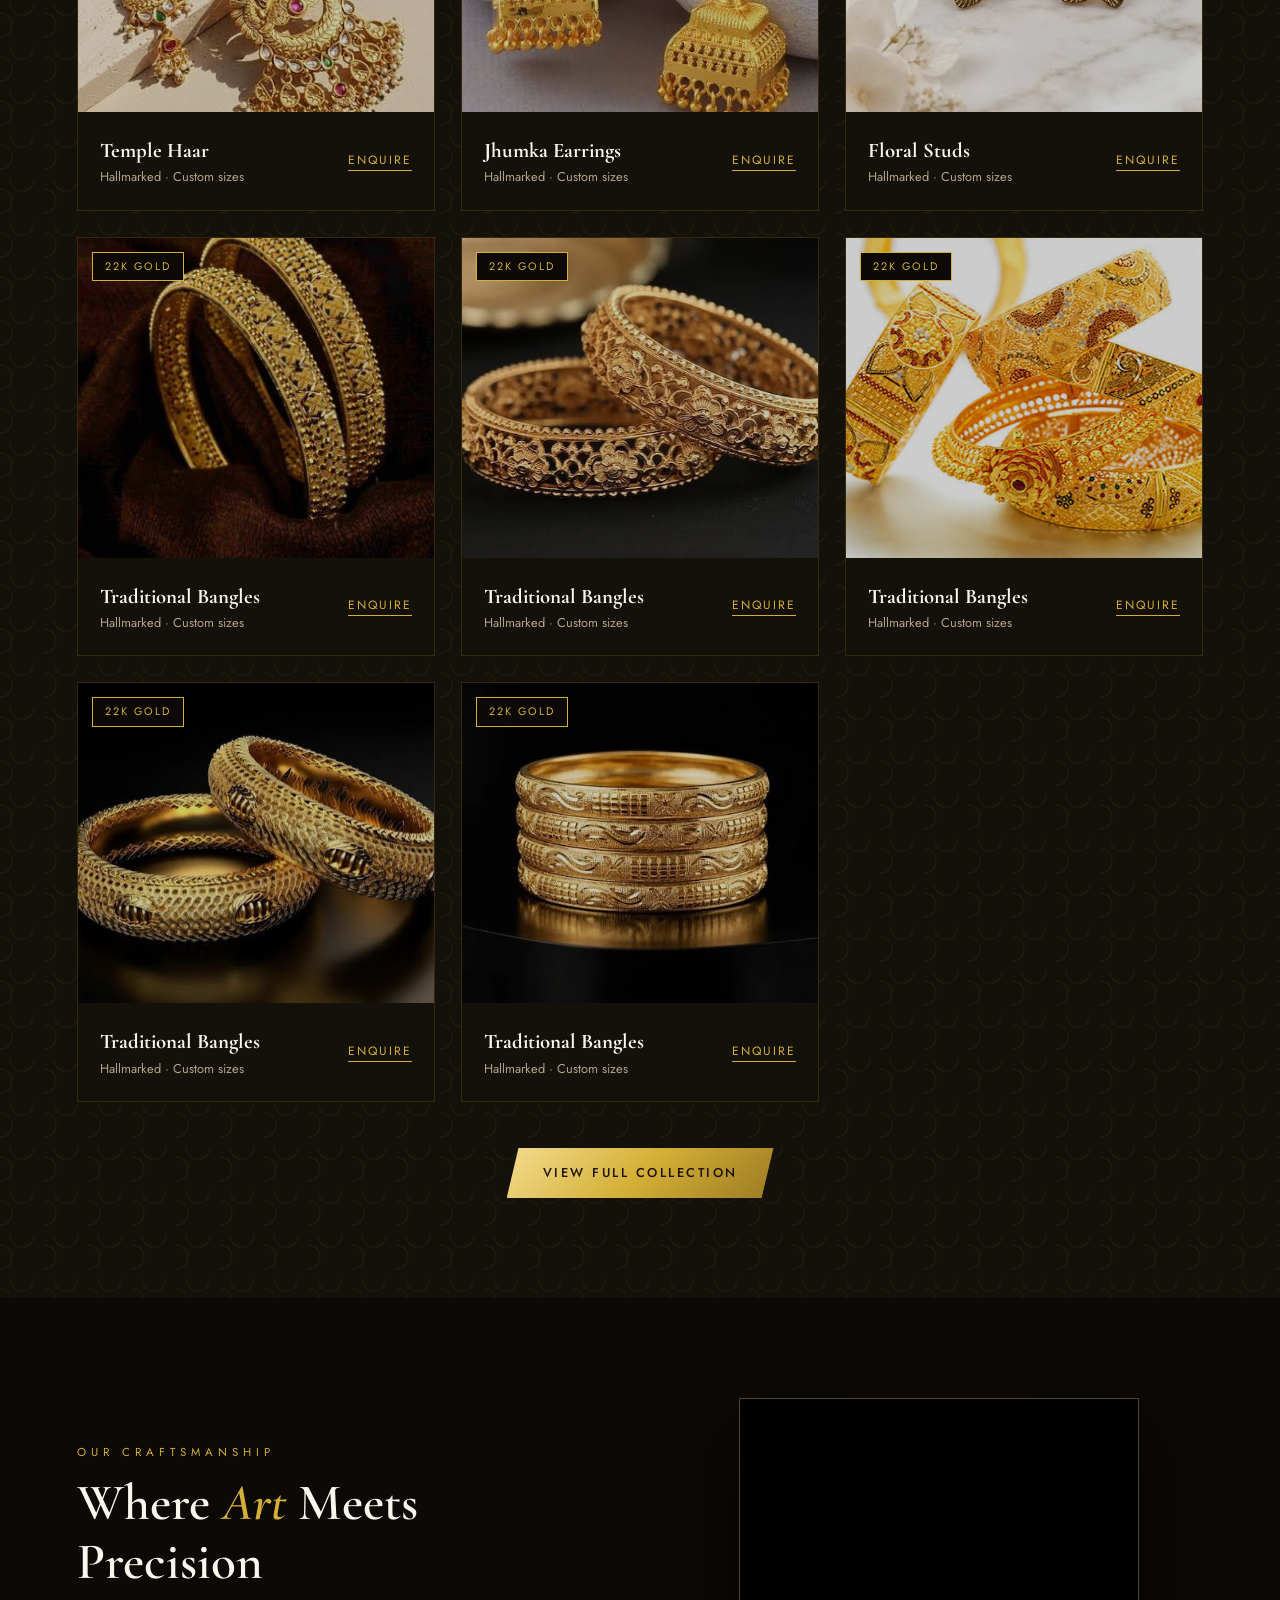
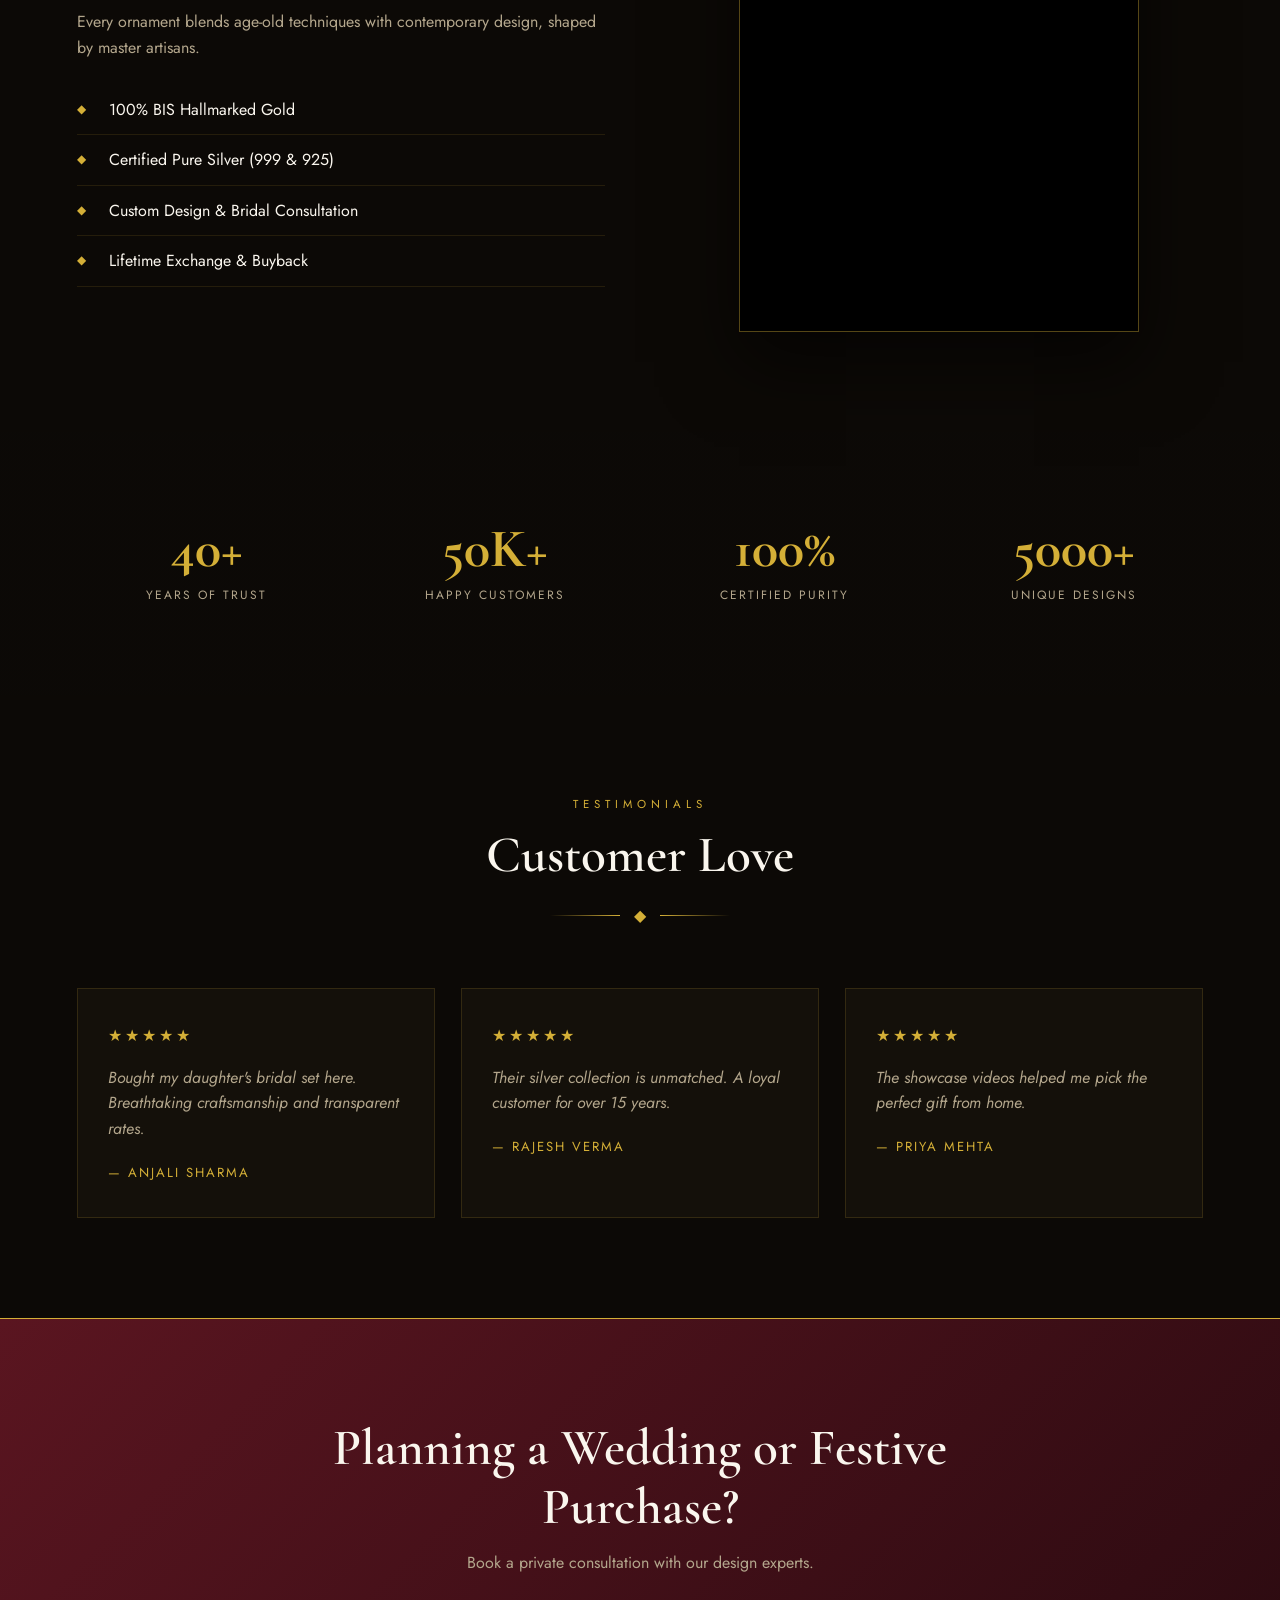
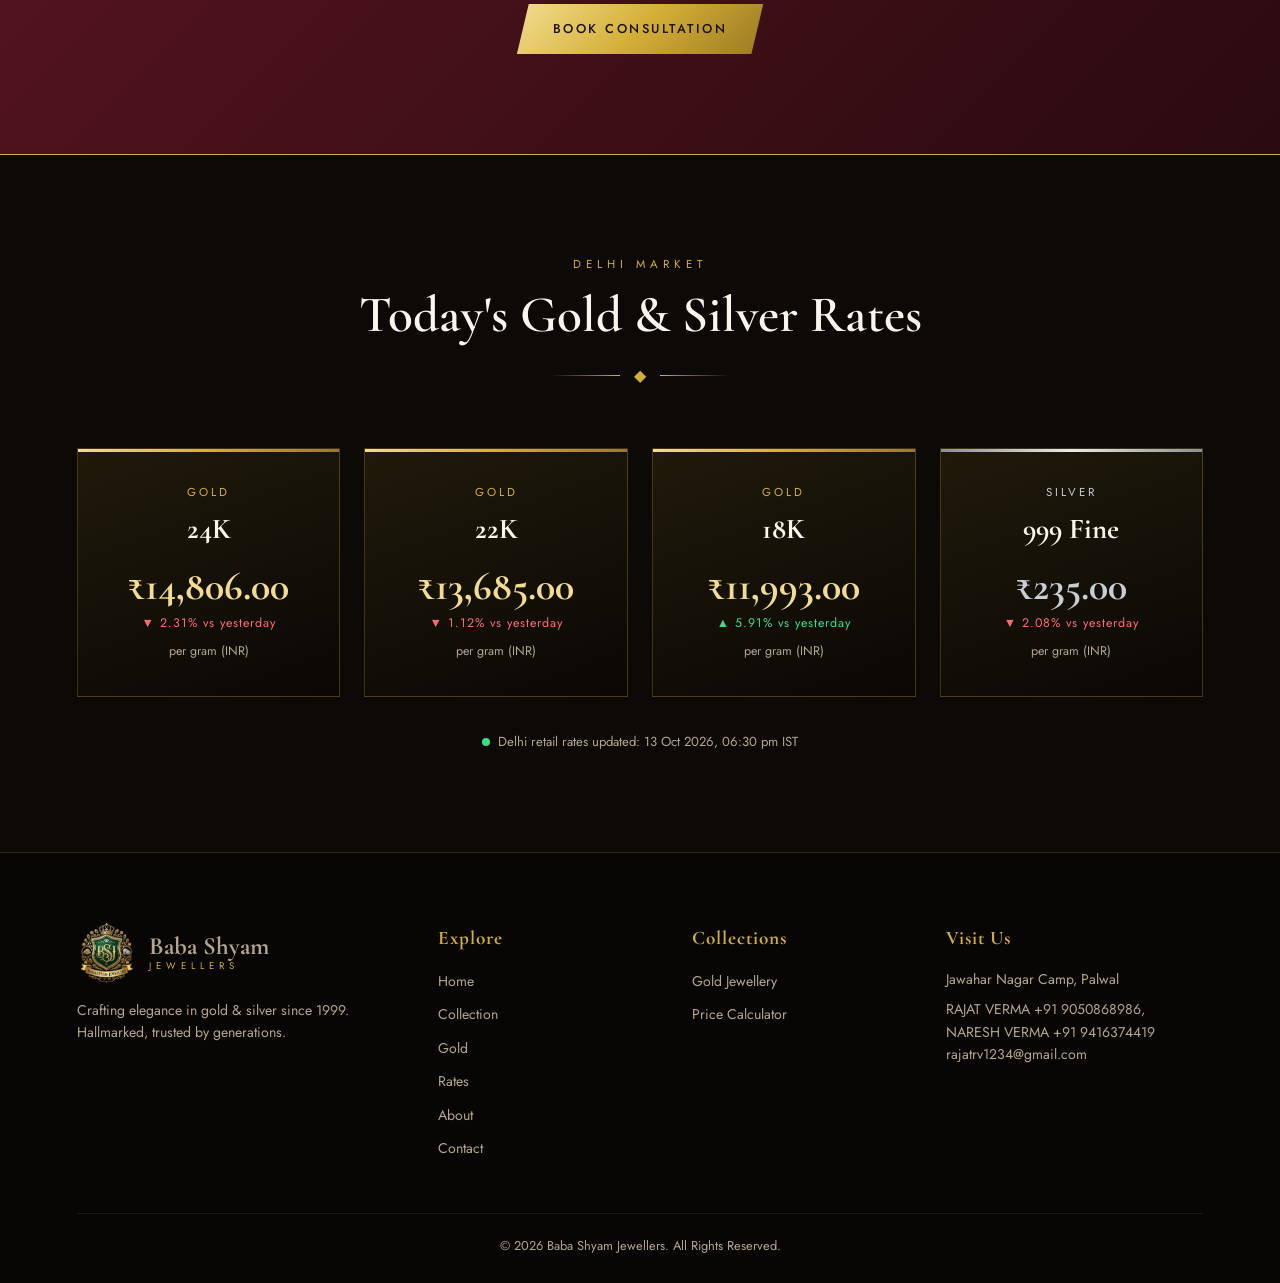
==== commit 9a286bb3: "Add files via upload changes" ====
--- a/index.html
+++ b/index.html
@@ -465,7 +465,7 @@
     <span>Showcase Reel</span>
     <video autoplay muted loop playsinline id="showcaseVid"
            style="position:absolute;inset:0;width:100%;height:100%;object-fit:cover;z-index:9;background:#000">
-        <source src="showcase.mp4" type="video/mp4">
+        <source src="./showcase.mp4" type="video/mp4">
         Your browser does not support the video tag.
     </video>
 </div>
--- a/style.css
+++ b/style.css
@@ -1,3 +1,7 @@
+/* ============================================================
+   BABA SHYAM JEWELLERS — RESPONSIVE STYLESHEET (FINAL)
+   ============================================================ */
+
 :root {
     --gold: #d4af37;
     --gl: #f3dc8f;
@@ -10,17 +14,23 @@
     --green: #3ddc84;
     --red: #ff6b6b;
     --maroon: #5a1520;
-    --gg: linear-gradient(135deg, #f3dc8f, #d4af37 50%, #9c7a22)
-}
-
+    --gg: linear-gradient(135deg, #f3dc8f, #d4af37 50%, #9c7a22);
+}
+
+/* ===== RESET & BASE ===== */
 * {
     margin: 0;
     padding: 0;
-    box-sizing: border-box
+    box-sizing: border-box;
 }
 
 html {
-    scroll-behavior: smooth
+    scroll-behavior: smooth;
+    -webkit-text-size-adjust: 100%;
+    -moz-text-size-adjust: 100%;
+    text-size-adjust: 100%;
+    overflow-x: hidden;
+    width: 100%;
 }
 
 body {
@@ -28,28 +38,33 @@
     background: var(--bg);
     color: var(--cream);
     overflow-x: hidden;
-    line-height: 1.6
-}
-
-h1,
-h2,
-h3,
-h4,
-.serif {
-    font-family: 'Cormorant Garamond', serif
+    line-height: 1.6;
+    width: 100%;
+    min-height: 100vh;
+    -webkit-font-smoothing: antialiased;
+    -moz-osx-font-smoothing: grayscale;
+}
+
+h1, h2, h3, h4, .serif {
+    font-family: 'Cormorant Garamond', serif;
 }
 
 a {
     color: inherit;
-    text-decoration: none
+    text-decoration: none;
 }
 
 img {
     display: block;
-    max-width: 100%
-}
-
-/* ticker */
+    max-width: 100%;
+    height: auto;
+}
+
+ul {
+    list-style: none;
+}
+
+/* ===== TICKER ===== */
 .ticker {
     background: var(--gg);
     color: #1a1206;
@@ -59,26 +74,25 @@
     overflow: hidden;
     white-space: nowrap;
     position: relative;
-    z-index: 1001
+    z-index: 1001;
+    width: 100%;
 }
 
 .ticker div {
     display: inline-block;
     padding: 7px 0;
-    animation: mq 38s linear infinite
+    animation: mq 38s linear infinite;
 }
 
 .ticker span {
-    margin: 0 34px
+    margin: 0 34px;
 }
 
 @keyframes mq {
-    to {
-        transform: translateX(-50%)
-    }
-}
-
-/* header */
+    to { transform: translateX(-50%); }
+}
+
+/* ===== HEADER ===== */
 header {
     position: sticky;
     top: 0;
@@ -87,9 +101,11 @@
     justify-content: space-between;
     align-items: center;
     padding: 14px 6%;
-    background: rgba(12, 9, 6, .88);
+    background: rgba(12, 9, 6, .92);
     backdrop-filter: blur(14px);
-    border-bottom: 1px solid rgba(212, 175, 55, .2)
+    -webkit-backdrop-filter: blur(14px);
+    border-bottom: 1px solid rgba(212, 175, 55, .2);
+    width: 100%;
 }
 
 .logo {
@@ -99,7 +115,9 @@
     font-family: 'Cormorant Garamond', serif;
     font-size: 1.55rem;
     font-weight: 700;
-    line-height: 1
+    line-height: 1;
+    z-index: 1300;
+    position: relative;
 }
 
 .logo i {
@@ -109,29 +127,43 @@
     transform: rotate(45deg);
     display: grid;
     place-items: center;
-    flex: none
+    flex: none;
 }
 
 .logo i b {
     transform: rotate(-45deg);
     color: var(--gold);
-    font-size: 1.2rem
+    font-size: 1.2rem;
 }
 
 .logo small {
     display: block;
-    font-family: 'Jost';
+    font-family: 'Jost', sans-serif;
     font-size: .6rem;
     letter-spacing: 5px;
     color: var(--gold);
     font-weight: 400;
-    margin-top: 4px
+    margin-top: 4px;
+}
+
+.logo img {
+    width: 60px;
+    height: 60px;
+    object-fit: contain;
+}
+
+/* ===== NAV (DESKTOP) ===== */
+nav {
+    display: flex;
+    align-items: center;
 }
 
 nav ul {
     display: flex;
     gap: 30px;
-    list-style: none
+    list-style: none;
+    margin: 0;
+    padding: 0;
 }
 
 nav a {
@@ -140,7 +172,8 @@
     text-transform: uppercase;
     position: relative;
     padding: 6px 0;
-    transition: .3s
+    transition: .3s;
+    white-space: nowrap;
 }
 
 nav a::after {
@@ -152,36 +185,41 @@
     height: 1px;
     background: var(--gold);
     transition: .3s;
-    transform: translateX(-50%)
+    transform: translateX(-50%);
 }
 
 nav a:hover,
 nav a.on {
-    color: var(--gold)
+    color: var(--gold);
 }
 
 nav a:hover::after,
 nav a.on::after {
-    width: 100%
-}
-
+    width: 100%;
+}
+
+/* ===== MOBILE MENU BUTTON ===== */
 .mb {
     display: none;
     background: none;
     border: 0;
     color: var(--gold);
     font-size: 1.8rem;
-    cursor: pointer
-}
-
-/* ornament + heads */
+    cursor: pointer;
+    z-index: 1300;
+    position: relative;
+    padding: 8px;
+    line-height: 1;
+}
+
+/* ===== ORNAMENT ===== */
 .orn {
     display: flex;
     align-items: center;
     justify-content: center;
     gap: 14px;
     color: var(--gold);
-    margin-top: 18px
+    margin-top: 18px;
 }
 
 .orn::before,
@@ -189,22 +227,24 @@
     content: '';
     width: 70px;
     height: 1px;
-    background: linear-gradient(90deg, transparent, var(--gold))
+    background: linear-gradient(90deg, transparent, var(--gold));
 }
 
 .orn::after {
-    transform: scaleX(-1)
-}
-
+    transform: scaleX(-1);
+}
+
+/* ===== SECTIONS ===== */
 section {
     padding: 100px 6%;
-    position: relative
+    position: relative;
+    width: 100%;
 }
 
 .sh {
     text-align: center;
     max-width: 660px;
-    margin: 0 auto 60px
+    margin: 0 auto 60px;
 }
 
 .kick {
@@ -212,27 +252,31 @@
     letter-spacing: 5px;
     font-size: .72rem;
     text-transform: uppercase;
-    margin-bottom: 12px
+    margin-bottom: 12px;
 }
 
 .sh h2,
 .h2 {
     font-size: clamp(2.1rem, 4vw, 3.3rem);
     font-weight: 600;
-    line-height: 1.15
+    line-height: 1.15;
 }
 
 .sh p {
     color: var(--muted);
-    margin-top: 14px
-}
-
+    margin-top: 14px;
+}
+
+/* ===== JALI BACKGROUND ===== */
 .jali {
     background-color: var(--bg2);
-    background-image: radial-gradient(circle at 50% 0, transparent 11px, rgba(212, 175, 55, .09) 12px, transparent 13px), radial-gradient(circle at 0 50%, transparent 11px, rgba(212, 175, 55, .09) 12px, transparent 13px);
-    background-size: 44px 44px
-}
-
+    background-image:
+        radial-gradient(circle at 50% 0, transparent 11px, rgba(212, 175, 55, .09) 12px, transparent 13px),
+        radial-gradient(circle at 0 50%, transparent 11px, rgba(212, 175, 55, .09) 12px, transparent 13px);
+    background-size: 44px 44px;
+}
+
+/* ===== BUTTONS ===== */
 .btn {
     display: inline-block;
     padding: 15px 36px;
@@ -244,40 +288,41 @@
     cursor: pointer;
     border: 0;
     font-family: inherit;
-    clip-path: polygon(12px 0, 100% 0, calc(100% - 12px) 100%, 0 100%)
+    clip-path: polygon(12px 0, 100% 0, calc(100% - 12px) 100%, 0 100%);
+    text-align: center;
 }
 
 .bg {
     background: var(--gg);
-    color: #1a1206
+    color: #1a1206;
 }
 
 .bg:hover {
     transform: translateY(-3px);
-    filter: brightness(1.1)
+    filter: brightness(1.1);
 }
 
 .bo {
     background: var(--gold);
     color: #1a1206;
-    position: relative
+    position: relative;
 }
 
 .bo span {
-    display: block
+    display: block;
 }
 
 .bl {
     background: rgba(212, 175, 55, .15);
-    color: var(--gold)
+    color: var(--gold);
 }
 
 .bl:hover {
     background: var(--gold);
-    color: #1a1206
-}
-
-/* hero */
+    color: #1a1206;
+}
+
+/* ===== HERO ===== */
 .hero {
     min-height: 88vh;
     display: grid;
@@ -285,44 +330,50 @@
     gap: 50px;
     align-items: center;
     padding: 60px 6%;
-    background: radial-gradient(circle at 80% 40%, rgba(212, 175, 55, .2), transparent 50%), linear-gradient(rgba(12, 9, 6, .8), rgba(12, 9, 6, .92)), url('https://images.unsplash.com/photo-1611591437281-460bfbe1220a?auto=format&fit=crop&w=1920&q=80') center/cover;
-    overflow: hidden
+    background:
+        radial-gradient(circle at 80% 40%, rgba(212, 175, 55, .2), transparent 50%),
+        linear-gradient(rgba(12, 9, 6, .8), rgba(12, 9, 6, .92)),
+        url('https://images.unsplash.com/photo-1611591437281-460bfbe1220a?auto=format&fit=crop&w=1920&q=80') center/cover;
+    overflow: hidden;
+    width: 100%;
 }
 
 .hero h1 {
     font-size: clamp(3rem, 6.4vw, 5.6rem);
     line-height: 1;
     font-weight: 700;
-    margin: 18px 0 24px
+    margin: 18px 0 24px;
 }
 
 .hero h1 em {
     color: var(--gold);
-    font-style: italic
+    font-style: italic;
 }
 
 .hero p {
     color: var(--muted);
     font-size: 1.1rem;
     max-width: 520px;
-    margin-bottom: 36px
+    margin-bottom: 36px;
 }
 
 .btns {
     display: flex;
     gap: 16px;
-    flex-wrap: wrap
-}
-
+    flex-wrap: wrap;
+}
+
+/* ===== ARCH ===== */
 .arch {
     position: relative;
     max-width: 400px;
+    width: 100%;
     margin: auto;
     aspect-ratio: 3/4;
     border-radius: 999px 999px 8px 8px;
     border: 1.5px solid var(--gold);
     padding: 12px;
-    animation: fl 6s ease-in-out infinite
+    animation: fl 6s ease-in-out infinite;
 }
 
 .arch::before {
@@ -330,7 +381,8 @@
     position: absolute;
     inset: -18px;
     border: 1px solid rgba(212, 175, 55, .35);
-    border-radius: 999px 999px 14px 14px
+    border-radius: 999px 999px 14px 14px;
+    pointer-events: none;
 }
 
 .arch img,
@@ -338,13 +390,18 @@
     width: 100%;
     height: 100%;
     object-fit: cover;
-    border-radius: 999px 999px 4px 4px
+    border-radius: 999px 999px 4px 4px;
+}
+
+.arch video {
+    position: absolute;
+    inset: 12px;
+    width: calc(100% - 24px);
+    height: calc(100% - 24px);
 }
 
 @keyframes fl {
-    50% {
-        transform: translateY(-14px)
-    }
+    50% { transform: translateY(-14px); }
 }
 
 .badge {
@@ -354,49 +411,54 @@
     background: var(--bg);
     border: 1px solid var(--gold);
     padding: 12px 20px;
-    text-align: center
+    text-align: center;
+    z-index: 3;
 }
 
 .badge b {
     display: block;
-    font-family: 'Cormorant Garamond';
+    font-family: 'Cormorant Garamond', serif;
     font-size: 1.8rem;
     color: var(--gold);
-    line-height: 1
+    line-height: 1;
 }
 
 .badge small {
     font-size: .65rem;
     letter-spacing: 2px;
     text-transform: uppercase;
-    color: var(--muted)
-}
-
+    color: var(--muted);
+}
+
+/* ===== PAGE HERO ===== */
 .page-hero {
     padding: 90px 6% 70px;
     text-align: center;
-    background: radial-gradient(circle at 50% 0, rgba(212, 175, 55, .2), transparent 60%), var(--bg2);
-    border-bottom: 1px solid rgba(212, 175, 55, .2)
+    background:
+        radial-gradient(circle at 50% 0, rgba(212, 175, 55, .2), transparent 60%),
+        var(--bg2);
+    border-bottom: 1px solid rgba(212, 175, 55, .2);
+    width: 100%;
 }
 
 .page-hero h1 {
     font-size: clamp(2.6rem, 5.5vw, 4.4rem);
-    font-weight: 700
+    font-weight: 700;
 }
 
 .page-hero p {
     color: var(--muted);
     max-width: 560px;
-    margin: 12px auto 0
-}
-
-/* cats */
+    margin: 12px auto 0;
+}
+
+/* ===== CATEGORIES ===== */
 .cats {
     display: grid;
     grid-template-columns: repeat(auto-fit, minmax(200px, 1fr));
     gap: 22px;
     max-width: 1200px;
-    margin: auto
+    margin: auto;
 }
 
 .cat {
@@ -405,26 +467,26 @@
     border: 1px solid rgba(212, 175, 55, .22);
     background: linear-gradient(160deg, rgba(212, 175, 55, .08), transparent);
     transition: .4s;
-    position: relative
+    position: relative;
 }
 
 .cat:hover {
     border-color: var(--gold);
-    transform: translateY(-8px)
+    transform: translateY(-8px);
 }
 
 .cat .ic {
     font-size: 2.6rem;
-    margin-bottom: 10px
+    margin-bottom: 10px;
 }
 
 .cat h3 {
-    font-size: 1.4rem
+    font-size: 1.4rem;
 }
 
 .cat p {
     color: var(--muted);
-    font-size: .85rem
+    font-size: .85rem;
 }
 
 .cat::before,
@@ -434,30 +496,30 @@
     width: 16px;
     height: 16px;
     border: 1.5px solid var(--gold);
-    transition: .4s
+    transition: .4s;
 }
 
 .cat::before {
     top: 8px;
     left: 8px;
     border-right: 0;
-    border-bottom: 0
+    border-bottom: 0;
 }
 
 .cat::after {
     bottom: 8px;
     right: 8px;
     border-left: 0;
-    border-top: 0
-}
-
-/* rates */
+    border-top: 0;
+}
+
+/* ===== RATES ===== */
 .rg {
     display: grid;
     grid-template-columns: repeat(auto-fit, minmax(230px, 1fr));
     gap: 24px;
     max-width: 1150px;
-    margin: auto
+    margin: auto;
 }
 
 .rc {
@@ -467,7 +529,7 @@
     background: linear-gradient(160deg, rgba(212, 175, 55, .1), rgba(0, 0, 0, .2));
     position: relative;
     overflow: hidden;
-    transition: .4s
+    transition: .4s;
 }
 
 .rc::before {
@@ -477,66 +539,66 @@
     left: 0;
     right: 0;
     height: 3px;
-    background: var(--gg)
+    background: var(--gg);
 }
 
 .rc:hover {
     transform: translateY(-8px);
-    box-shadow: 0 20px 40px rgba(0, 0, 0, .5)
+    box-shadow: 0 20px 40px rgba(0, 0, 0, .5);
 }
 
 .rc .m {
     color: var(--gold);
     letter-spacing: 3px;
     font-size: .72rem;
-    text-transform: uppercase
+    text-transform: uppercase;
 }
 
 .rc h3 {
     font-size: 1.8rem;
-    margin: 4px 0 14px
+    margin: 4px 0 14px;
 }
 
 .pv {
-    font-family: 'Cormorant Garamond';
+    font-family: 'Cormorant Garamond', serif;
     font-size: 2.5rem;
     font-weight: 700;
     color: var(--gl);
-    line-height: 1
+    line-height: 1;
 }
 
 .rc small {
     display: block;
     color: var(--muted);
     font-size: .78rem;
-    margin-top: 8px
+    margin-top: 8px;
 }
 
 .ch {
     color: var(--green);
     font-size: .78rem;
     margin-top: 8px;
-    letter-spacing: 1px
+    letter-spacing: 1px;
 }
 
 .ch.down {
-    color: var(--red)
+    color: var(--red);
 }
 
 .rc.sv .pv,
 .rc.sv .m {
-    color: var(--silver)
+    color: var(--silver);
 }
 
 .rc.sv::before {
-    background: linear-gradient(90deg, #8a9096, #e8ebee, #8a9096)
+    background: linear-gradient(90deg, #8a9096, #e8ebee, #8a9096);
 }
 
 .upd {
     text-align: center;
     color: var(--muted);
     font-size: .82rem;
-    margin-top: 34px
+    margin-top: 34px;
 }
 
 .dot {
@@ -546,22 +608,20 @@
     border-radius: 50%;
     background: var(--green);
     margin-right: 8px;
-    animation: pu 1.8s infinite
+    animation: pu 1.8s infinite;
 }
 
 @keyframes pu {
-    50% {
-        opacity: .25
-    }
-}
-
-/* collection */
+    50% { opacity: .25; }
+}
+
+/* ===== COLLECTION ===== */
 .tabs {
     display: flex;
     justify-content: center;
     gap: 12px;
     margin-bottom: 44px;
-    flex-wrap: wrap
+    flex-wrap: wrap;
 }
 
 .tab {
@@ -574,13 +634,13 @@
     letter-spacing: 2px;
     font-size: .78rem;
     text-transform: uppercase;
-    transition: .3s
+    transition: .3s;
 }
 
 .tab.on,
 .tab:hover {
     background: var(--gold);
-    color: #1a1206
+    color: #1a1206;
 }
 
 .cg {
@@ -588,26 +648,26 @@
     grid-template-columns: repeat(auto-fill, minmax(270px, 1fr));
     gap: 26px;
     max-width: 1250px;
-    margin: auto
+    margin: auto;
 }
 
 .pc {
     background: var(--bg2);
     border: 1px solid rgba(212, 175, 55, .16);
     transition: .4s;
-    overflow: hidden
+    overflow: hidden;
 }
 
 .pc:hover {
     border-color: var(--gold);
     transform: translateY(-8px);
-    box-shadow: 0 24px 50px rgba(0, 0, 0, .6)
+    box-shadow: 0 24px 50px rgba(0, 0, 0, .6);
 }
 
 .pc .im {
     height: 320px;
     overflow: hidden;
-    position: relative
+    position: relative;
 }
 
 .pc img {
@@ -615,12 +675,12 @@
     height: 100%;
     object-fit: cover;
     filter: brightness(.8);
-    transition: 1s
+    transition: 1s;
 }
 
 .pc:hover img {
     transform: scale(1.1);
-    filter: brightness(1)
+    filter: brightness(1);
 }
 
 .tg {
@@ -633,12 +693,13 @@
     letter-spacing: 2px;
     padding: 5px 12px;
     text-transform: uppercase;
-    border: 1px solid var(--gold)
+    border: 1px solid var(--gold);
+    z-index: 2;
 }
 
 .tg.s {
     color: var(--silver);
-    border-color: var(--silver)
+    border-color: var(--silver);
 }
 
 .pc .in {
@@ -646,16 +707,16 @@
     display: flex;
     justify-content: space-between;
     align-items: center;
-    gap: 10px
+    gap: 10px;
 }
 
 .pc h3 {
-    font-size: 1.3rem
+    font-size: 1.3rem;
 }
 
 .pc p {
     color: var(--muted);
-    font-size: .8rem
+    font-size: .8rem;
 }
 
 .pc a {
@@ -664,37 +725,37 @@
     letter-spacing: 2px;
     text-transform: uppercase;
     border-bottom: 1px solid var(--gold);
-    white-space: nowrap
-}
-
-/* split / craft */
+    white-space: nowrap;
+}
+
+/* ===== SPLIT / CRAFT ===== */
 .split {
     display: grid;
     grid-template-columns: 1fr 1fr;
     gap: 70px;
     align-items: center;
     max-width: 1200px;
-    margin: auto
+    margin: auto;
 }
 
 .split p {
     color: var(--muted);
-    margin-top: 18px
+    margin-top: 18px;
 }
 
 .split em {
-    color: var(--gold)
+    color: var(--gold);
 }
 
 .fl {
     list-style: none;
-    margin-top: 24px
+    margin-top: 24px;
 }
 
 .fl li {
     padding: 12px 0 12px 32px;
     position: relative;
-    border-bottom: 1px solid rgba(212, 175, 55, .12)
+    border-bottom: 1px solid rgba(212, 175, 55, .12);
 }
 
 .fl li::before {
@@ -703,24 +764,25 @@
     left: 0;
     color: var(--gold);
     font-size: .75rem;
-    top: 15px
+    top: 15px;
 }
 
 .vf {
     position: relative;
     max-width: 400px;
+    width: 100%;
     margin: auto;
     aspect-ratio: 9/12;
     border: 1px solid rgba(212, 175, 55, .4);
     box-shadow: 0 30px 70px rgba(0, 0, 0, .6);
     background: #000;
-    overflow: hidden
+    overflow: hidden;
 }
 
 .vf video {
     width: 100%;
     height: 100%;
-    object-fit: cover
+    object-fit: cover;
 }
 
 .vf span {
@@ -735,23 +797,26 @@
     font-size: .7rem;
     letter-spacing: 2px;
     text-transform: uppercase;
-    border-radius: 30px
-}
-
-/* stats */
+    border-radius: 30px;
+}
+
+/* ===== STATS ===== */
 .stats {
     display: grid;
     grid-template-columns: repeat(auto-fit, minmax(180px, 1fr));
     gap: 30px;
     text-align: center;
     padding: 90px 6%;
-    background: linear-gradient(rgba(12, 9, 6, .9), rgba(12, 9, 6, .9)), url('https://images.unsplash.com/photo-1602173574767-37ac01994b2a?auto=format&fit=crop&w=1600&q=80') center/cover fixed
+    background:
+        linear-gradient(rgba(12, 9, 6, .9), rgba(12, 9, 6, .9)),
+        url('https://images.unsplash.com/photo-1602173574767-37ac01994b2a?auto=format&fit=crop&w=1600&q=80') center/cover fixed;
+    width: 100%;
 }
 
 .stats h3 {
     font-size: 3.4rem;
     color: var(--gold);
-    line-height: 1
+    line-height: 1;
 }
 
 .stats p {
@@ -759,83 +824,84 @@
     letter-spacing: 2px;
     text-transform: uppercase;
     font-size: .75rem;
-    margin-top: 10px
-}
-
-/* testimonials, values, timeline */
+    margin-top: 10px;
+}
+
+/* ===== CARDS / TESTIMONIALS ===== */
 .g3 {
     display: grid;
     grid-template-columns: repeat(auto-fit, minmax(280px, 1fr));
     gap: 26px;
     max-width: 1200px;
-    margin: auto
+    margin: auto;
 }
 
 .card {
     background: var(--bg2);
     border: 1px solid rgba(212, 175, 55, .16);
     padding: 34px 30px;
-    transition: .4s
+    transition: .4s;
 }
 
 .card:hover {
     border-color: var(--gold);
-    transform: translateY(-6px)
+    transform: translateY(-6px);
 }
 
 .card .q {
     font-size: 3.4rem;
     color: var(--gold);
     line-height: .6;
-    font-family: 'Cormorant Garamond'
+    font-family: 'Cormorant Garamond', serif;
 }
 
 .card p {
     color: var(--muted);
     font-style: italic;
-    margin: 16px 0 20px
+    margin: 16px 0 20px;
 }
 
 .card .n {
     color: var(--gold);
     font-size: .82rem;
     letter-spacing: 2px;
-    text-transform: uppercase
+    text-transform: uppercase;
 }
 
 .stars {
     color: var(--gold);
-    letter-spacing: 3px
+    letter-spacing: 3px;
 }
 
 .card.v {
     text-align: center;
-    font-style: normal
+    font-style: normal;
 }
 
 .card.v .ic {
-    font-size: 2.4rem
+    font-size: 2.4rem;
 }
 
 .card.v h3 {
-    margin: 8px 0
+    margin: 8px 0;
 }
 
 .card.v p {
     font-style: normal;
-    margin: 0
-}
-
+    margin: 0;
+}
+
+/* ===== TIMELINE ===== */
 .tl {
     max-width: 760px;
     margin: auto;
     border-left: 1px solid var(--gold);
-    padding-left: 36px
+    padding-left: 36px;
 }
 
 .tl div {
     position: relative;
-    margin-bottom: 38px
+    margin-bottom: 38px;
 }
 
 .tl div::before {
@@ -846,43 +912,44 @@
     width: 15px;
     height: 15px;
     background: var(--gold);
-    transform: rotate(45deg)
+    transform: rotate(45deg);
 }
 
 .tl b {
-    font-family: 'Cormorant Garamond';
+    font-family: 'Cormorant Garamond', serif;
     font-size: 1.8rem;
-    color: var(--gold)
+    color: var(--gold);
 }
 
 .tl p {
-    color: var(--muted)
-}
-
+    color: var(--muted);
+}
+
+/* ===== CTA ===== */
 .cta {
     text-align: center;
     background: linear-gradient(135deg, var(--maroon), #2a0a10);
     border-top: 1px solid var(--gold);
-    border-bottom: 1px solid var(--gold)
-}
-
-/* calculator + contact */
+    border-bottom: 1px solid var(--gold);
+}
+
+/* ===== CALCULATOR ===== */
 .calc {
     max-width: 760px;
     margin: auto;
     padding: 44px;
     border: 1px solid var(--gold);
-    background: var(--bg2)
+    background: var(--bg2);
 }
 
 .fg {
     display: grid;
     grid-template-columns: 1fr 1fr;
-    gap: 16px
+    gap: 16px;
 }
 
 .fg .f {
-    grid-column: 1/-1
+    grid-column: 1/-1;
 }
 
 label {
@@ -891,7 +958,7 @@
     letter-spacing: 2px;
     text-transform: uppercase;
     color: var(--gold);
-    margin-bottom: 6px
+    margin-bottom: 6px;
 }
 
 input,
@@ -904,17 +971,17 @@
     color: var(--cream);
     font-family: inherit;
     font-size: .95rem;
-    outline: 0
+    outline: 0;
 }
 
 input:focus,
 select:focus,
 textarea:focus {
-    border-color: var(--gold)
+    border-color: var(--gold);
 }
 
 select option {
-    background: #14100a
+    background: #14100a;
 }
 
 .res {
@@ -922,32 +989,33 @@
     padding: 24px;
     background: rgba(212, 175, 55, .08);
     border: 1px dashed var(--gold);
-    text-align: center
+    text-align: center;
 }
 
 .res b {
-    font-family: 'Cormorant Garamond';
+    font-family: 'Cormorant Garamond', serif;
     font-size: 2.6rem;
     color: var(--gl);
-    display: block
+    display: block;
 }
 
 .res small {
-    color: var(--muted)
-}
-
+    color: var(--muted);
+}
+
+/* ===== CONTACT ===== */
 .cw {
     display: grid;
     grid-template-columns: 1fr 1fr;
     gap: 60px;
     max-width: 1150px;
-    margin: auto
+    margin: auto;
 }
 
 .ci div {
     display: flex;
     gap: 16px;
-    margin-bottom: 24px
+    margin-bottom: 24px;
 }
 
 .ci .ic {
@@ -957,11 +1025,11 @@
     display: grid;
     place-items: center;
     flex: none;
-    transform: rotate(45deg)
+    transform: rotate(45deg);
 }
 
 .ci .ic span {
-    transform: rotate(-45deg)
+    transform: rotate(-45deg);
 }
 
 .ci b {
@@ -970,24 +1038,25 @@
     display: block;
     font-size: .8rem;
     letter-spacing: 2px;
-    text-transform: uppercase
+    text-transform: uppercase;
 }
 
 .ci p {
-    color: var(--muted)
+    color: var(--muted);
 }
 
 form {
     display: flex;
     flex-direction: column;
-    gap: 16px
-}
-
-/* footer */
+    gap: 16px;
+}
+
+/* ===== FOOTER ===== */
 footer {
     background: #080604;
     border-top: 1px solid rgba(212, 175, 55, .2);
-    padding: 70px 6% 26px
+    padding: 70px 6% 26px;
+    width: 100%;
 }
 
 .fc {
@@ -995,29 +1064,29 @@
     grid-template-columns: 1.5fr 1fr 1fr 1.2fr;
     gap: 40px;
     max-width: 1200px;
-    margin: auto
+    margin: auto;
 }
 
 footer h4 {
     color: var(--gold);
     font-size: 1.2rem;
     margin-bottom: 14px;
-    letter-spacing: 1px
+    letter-spacing: 1px;
 }
 
 footer li {
     list-style: none;
-    margin-bottom: 8px
+    margin-bottom: 8px;
 }
 
 footer a,
 footer p {
     color: var(--muted);
-    font-size: .88rem
+    font-size: .88rem;
 }
 
 footer a:hover {
-    color: var(--gold)
+    color: var(--gold);
 }
 
 .cp {
@@ -1026,9 +1095,10 @@
     padding-top: 22px;
     border-top: 1px solid rgba(212, 175, 55, .12);
     color: var(--muted);
-    font-size: .8rem
-}
-
+    font-size: .8rem;
+}
+
+/* ===== WHATSAPP ===== */
 .wa {
     position: fixed;
     right: 22px;
@@ -1042,114 +1112,45 @@
     font-size: 1.7rem;
     z-index: 999;
     box-shadow: 0 8px 24px rgba(0, 0, 0, .5);
-    animation: pu 2.5s infinite
-}
-
+    animation: pu 2.5s infinite;
+}
+
+/* ===== REVEAL ===== */
 .rv {
     opacity: 0;
     transform: translateY(36px);
-    transition: opacity .9s, transform .9s
+    transition: opacity .9s, transform .9s;
 }
 
 .rv.in {
     opacity: 1;
-    transform: none
-}
-
-@media(max-width:900px) {
-
-    .hero,
-    .split,
-    .cw {
-        grid-template-columns: 1fr;
-        gap: 44px
-    }
-
-    .hero {
-        text-align: center
-    }
-
-    .hero p {
-        margin-inline: auto
-    }
-
-    .btns {
-        justify-content: center
-    }
-
-    .badge {
-        left: 0
-    }
-
-    .fc {
-        grid-template-columns: 1fr 1fr
-    }
-}
-
-@media(max-width:820px) {
-    .mb {
-        display: block;
-        z-index: 1100
-    }
-
-    nav ul {
-        position: fixed;
-        top: 0;
-        right: -100%;
-        width: 74%;
-        height: 100vh;
-        background: rgba(12, 9, 6, .98);
-        flex-direction: column;
-        padding: 110px 40px;
-        transition: .4s;
-        border-left: 1px solid var(--gold)
-    }
-
-    nav ul.open {
-        right: 0
-    }
-
-    section {
-        padding: 76px 6%
-    }
-
-    .fc {
-        grid-template-columns: 1fr
-    }
-
-    .fg {
-        grid-template-columns: 1fr
-    }
-
-    .calc {
-        padding: 26px
-    }
-}
-
-/* artwork + animated stage */
+    transform: none;
+}
+
+/* ===== ARTWORK ===== */
 .art {
     position: absolute;
     inset: 0;
     display: grid;
-    place-items: center
+    place-items: center;
 }
 
 .art.gold {
-    background: radial-gradient(circle at 50% 38%, #4a3510, #0e0a05 78%)
+    background: radial-gradient(circle at 50% 38%, #4a3510, #0e0a05 78%);
 }
 
 .art.silver {
-    background: radial-gradient(circle at 50% 38%, #38404a, #0b0d10 78%)
+    background: radial-gradient(circle at 50% 38%, #38404a, #0b0d10 78%);
 }
 
 .art svg {
     width: 76%;
     filter: drop-shadow(0 10px 18px rgba(0, 0, 0, .6));
-    transition: .6s
+    transition: .6s;
 }
 
 .pc:hover .art svg {
-    transform: scale(1.12) rotate(-3deg)
+    transform: scale(1.12) rotate(-3deg);
 }
 
 .art::after {
@@ -1161,92 +1162,61 @@
     height: 100%;
     background: linear-gradient(100deg, transparent, rgba(255, 255, 255, .18), transparent);
     transform: skewX(-20deg);
-    animation: sh 5s infinite
+    animation: sh 5s infinite;
 }
 
 @keyframes sh {
-
-    0%,
-    60% {
-        left: -80%
-    }
-
-    100% {
-        left: 140%
-    }
-}
-
+    0%, 60% { left: -80%; }
+    100% { left: 140%; }
+}
+
+/* ===== STAGE ===== */
 .stage {
     position: absolute;
     inset: 12px;
     border-radius: 999px 999px 4px 4px;
     overflow: hidden;
-    background: radial-gradient(circle at 50% 50%, #4a3510, #0c0906 75%)
+    background: radial-gradient(circle at 50% 50%, #4a3510, #0c0906 75%);
 }
 
 .stage svg {
     width: 100%;
-    height: 100%
-}
-
-.arch video {
-    position: absolute;
-    inset: 12px;
-    width: calc(100% - 24px);
-    height: calc(100% - 24px)
-}
-
-.badge {
-    z-index: 3
+    height: 100%;
 }
 
 .rot {
-    animation: sp 40s linear infinite
+    animation: sp 40s linear infinite;
 }
 
 .rot2 {
-    animation: sp 70s linear infinite reverse
+    animation: sp 70s linear infinite reverse;
 }
 
 @keyframes sp {
-    to {
-        transform: rotate(360deg)
-    }
+    to { transform: rotate(360deg); }
 }
 
 .tw {
     animation: tws 2.6s ease-in-out infinite;
     transform-box: fill-box;
-    transform-origin: center
+    transform-origin: center;
 }
 
 @keyframes tws {
-
-    0%,
-    100% {
+    0%, 100% {
         opacity: 0;
-        transform: scale(.3)
-    }
-
+        transform: scale(.3);
+    }
     50% {
         opacity: 1;
-        transform: scale(1.2)
-    }
-}
-
-.vf {
-    position: relative
-}
-
-.vf video {
+        transform: scale(1.2);
+    }
+}
+
+/* ===== REEL ===== */
+.reel {
     position: absolute;
     inset: 0;
-    z-index: 2
-}
-
-.reel {
-    position: absolute;
-    inset: 0
 }
 
 .sl {
@@ -1254,25 +1224,20 @@
     inset: 0;
     opacity: 0;
     transition: opacity 1.1s;
-    overflow: hidden
+    overflow: hidden;
 }
 
 .sl.on {
-    opacity: 1
+    opacity: 1;
 }
 
 .sl .art svg {
-    animation: kb 6s ease-in-out infinite alternate
+    animation: kb 6s ease-in-out infinite alternate;
 }
 
 @keyframes kb {
-    from {
-        transform: scale(.9)
-    }
-
-    to {
-        transform: scale(1.15)
-    }
+    from { transform: scale(.9); }
+    to { transform: scale(1.15); }
 }
 
 .sl b {
@@ -1282,8 +1247,723 @@
     right: 0;
     padding: 50px 20px 22px;
     text-align: center;
-    font-family: 'Cormorant Garamond';
+    font-family: 'Cormorant Garamond', serif;
     font-size: 1.7rem;
     background: linear-gradient(transparent, rgba(0, 0, 0, .85));
-    z-index: 3
+    z-index: 3;
+}
+
+/* ============================================================
+   RESPONSIVE BREAKPOINTS
+   ============================================================ */
+
+/* ---------- TABLET (max-width: 1024px) ---------- */
+@media (max-width: 1024px) {
+    .hero {
+        grid-template-columns: 1fr;
+        gap: 50px;
+        text-align: center;
+        padding: 50px 6%;
+        min-height: auto;
+    }
+
+    .hero p {
+        margin-inline: auto;
+    }
+
+    .btns {
+        justify-content: center;
+    }
+
+    .arch {
+        max-width: 340px;
+    }
+
+    .badge {
+        left: 0;
+    }
+
+    .split {
+        grid-template-columns: 1fr;
+        gap: 50px;
+    }
+
+    .cw {
+        grid-template-columns: 1fr;
+        gap: 50px;
+    }
+
+    .fc {
+        grid-template-columns: 1fr 1fr;
+    }
+
+    .vf {
+        max-width: 360px;
+    }
+}
+
+/* ---------- MOBILE LANDSCAPE / SMALL TABLET (max-width: 820px) ---------- */
+@media (max-width: 820px) {
+    /* --- Mobile Menu Button --- */
+    .mb {
+        display: block;
+        z-index: 1300;
+        position: relative;
+        background: none;
+        border: 0;
+        color: var(--gold);
+        font-size: 1.8rem;
+        cursor: pointer;
+        padding: 8px;
+        line-height: 1;
+    }
+
+    /* --- Mobile Navigation (HIDDEN by default) --- */
+    nav {
+        position: static;
+    }
+
+    nav ul {
+        position: fixed;
+        top: 0;
+        right: -100%;
+        width: 78%;
+        max-width: 340px;
+        height: 100vh;
+        height: 100dvh;
+        background: #0c0906;
+        flex-direction: column;
+        padding: 110px 40px 40px;
+        transition: right .45s cubic-bezier(.4, 0, .2, 1);
+        border-left: 1px solid var(--gold);
+        gap: 8px;
+        z-index: 1200;
+        overflow-y: auto;
+        box-shadow: -10px 0 40px rgba(0, 0, 0, .8);
+        display: flex;
+        margin: 0;
+        list-style: none;
+        visibility: hidden;
+        pointer-events: none;
+    }
+
+    nav ul.open {
+        right: 0;
+        visibility: visible;
+        pointer-events: auto;
+    }
+
+    nav ul li {
+        width: 100%;
+        display: block;
+    }
+
+    nav a {
+        display: block;
+        padding: 14px 0;
+        font-size: .95rem;
+        letter-spacing: 2.5px;
+        border-bottom: 1px solid rgba(212, 175, 55, .12);
+        width: 100%;
+        color: var(--cream);
+        text-transform: uppercase;
+        position: relative;
+    }
+
+    nav a::after {
+        display: none;
+    }
+
+    nav a:hover,
+    nav a.on {
+        color: var(--gold);
+    }
+
+    /* --- Sections --- */
+    section {
+        padding: 70px 5%;
+    }
+
+    .page-hero {
+        padding: 70px 5% 55px;
+    }
+
+    /* --- Hero --- */
+    .hero {
+        padding: 45px 5%;
+        gap: 40px;
+    }
+
+    .hero h1 {
+        font-size: clamp(2.2rem, 8vw, 3.2rem);
+    }
+
+    .hero p {
+        font-size: 1rem;
+    }
+
+    .arch {
+        max-width: 300px;
+    }
+
+    .badge {
+        bottom: 20px;
+        left: -10px;
+        padding: 10px 16px;
+    }
+
+    .badge b {
+        font-size: 1.4rem;
+    }
+
+    /* --- Buttons --- */
+    .btn {
+        padding: 13px 28px;
+        font-size: .75rem;
+    }
+
+    .btns {
+        gap: 12px;
+    }
+
+    /* --- Grids --- */
+    .cg {
+        grid-template-columns: repeat(auto-fill, minmax(220px, 1fr));
+        gap: 20px;
+    }
+
+    .rg {
+        grid-template-columns: repeat(auto-fit, minmax(160px, 1fr));
+        gap: 18px;
+    }
+
+    .rc {
+        padding: 26px 18px;
+    }
+
+    .pv {
+        font-size: 2rem;
+    }
+
+    .g3 {
+        grid-template-columns: 1fr;
+        gap: 20px;
+    }
+
+    .cats {
+        grid-template-columns: repeat(auto-fit, minmax(150px, 1fr));
+        gap: 16px;
+    }
+
+    .cat {
+        padding: 28px 14px;
+    }
+
+    .cat .ic {
+        font-size: 2rem;
+    }
+
+    .cat h3 {
+        font-size: 1.15rem;
+    }
+
+    /* --- Split --- */
+    .split {
+        gap: 40px;
+    }
+
+    .vf {
+        max-width: 320px;
+    }
+
+    /* --- Stats --- */
+    .stats {
+        grid-template-columns: repeat(2, 1fr);
+        gap: 24px;
+        padding: 60px 5%;
+    }
+
+    .stats h3 {
+        font-size: 2.4rem;
+    }
+
+    /* --- Calculator --- */
+    .calc {
+        padding: 26px 20px;
+    }
+
+    .fg {
+        grid-template-columns: 1fr;
+    }
+
+    .res b {
+        font-size: 2rem;
+    }
+
+    /* --- Contact --- */
+    .cw {
+        gap: 40px;
+    }
+
+    /* --- Footer --- */
+    footer {
+        padding: 50px 5% 22px;
+    }
+
+    .fc {
+        grid-template-columns: 1fr;
+        gap: 30px;
+    }
+
+    /* --- Page hero --- */
+    .page-hero h1 {
+        font-size: clamp(1.8rem, 7vw, 2.6rem);
+    }
+
+    /* --- Timeline --- */
+    .tl {
+        padding-left: 28px;
+    }
+
+    .tl div::before {
+        left: -36px;
+        width: 13px;
+        height: 13px;
+    }
+
+    /* --- Cards --- */
+    .card {
+        padding: 26px 22px;
+    }
+
+    /* --- WhatsApp --- */
+    .wa {
+        width: 50px;
+        height: 50px;
+        font-size: 1.5rem;
+        right: 16px;
+        bottom: 16px;
+    }
+
+    /* --- Ticker --- */
+    .ticker {
+        font-size: .7rem;
+    }
+
+    .ticker span {
+        margin: 0 20px;
+    }
+
+    /* --- Ornament --- */
+    .orn::before,
+    .orn::after {
+        width: 50px;
+    }
+
+    /* --- Header --- */
+    header {
+        padding: 12px 5%;
+    }
+
+    .logo {
+        font-size: 1.3rem;
+        gap: 10px;
+    }
+
+    .logo i {
+        width: 36px;
+        height: 36px;
+    }
+
+    .logo i b {
+        font-size: 1rem;
+    }
+
+    .logo small {
+        font-size: .55rem;
+        letter-spacing: 4px;
+    }
+
+    .logo img {
+        width: 48px;
+        height: 48px;
+    }
+}
+
+/* ---------- MOBILE PORTRAIT (max-width: 540px) ---------- */
+@media (max-width: 540px) {
+    section {
+        padding: 55px 4%;
+    }
+
+    .page-hero {
+        padding: 55px 4% 45px;
+    }
+
+    .hero {
+        padding: 35px 4%;
+        gap: 30px;
+    }
+
+    .hero h1 {
+        font-size: clamp(1.9rem, 9vw, 2.6rem);
+        margin: 14px 0 18px;
+    }
+
+    .hero p {
+        font-size: .92rem;
+        margin-bottom: 26px;
+    }
+
+    .kick {
+        letter-spacing: 3px;
+        font-size: .65rem;
+    }
+
+    .sh h2,
+    .h2 {
+        font-size: clamp(1.6rem, 7vw, 2.2rem);
+    }
+
+    .arch {
+        max-width: 260px;
+    }
+
+    .badge {
+        bottom: 14px;
+        left: -6px;
+        padding: 8px 12px;
+    }
+
+    .badge b {
+        font-size: 1.2rem;
+    }
+
+    .badge small {
+        font-size: .55rem;
+        letter-spacing: 1.5px;
+    }
+
+    /* --- Buttons --- */
+    .btn {
+        padding: 12px 22px;
+        font-size: .7rem;
+        letter-spacing: 1.8px;
+        width: 100%;
+        text-align: center;
+    }
+
+    .btns {
+        flex-direction: column;
+        gap: 10px;
+        width: 100%;
+    }
+
+    /* --- Grids --- */
+    .cg {
+        grid-template-columns: 1fr;
+        gap: 18px;
+    }
+
+    .pc .im {
+        height: 260px;
+    }
+
+    .pc .in {
+        padding: 18px;
+        flex-direction: column;
+        align-items: flex-start;
+        gap: 12px;
+    }
+
+    .pc a {
+        width: 100%;
+        text-align: center;
+        padding: 10px;
+        border: 1px solid var(--gold);
+        border-bottom: 1px solid var(--gold);
+    }
+
+    .rg {
+        grid-template-columns: 1fr 1fr;
+        gap: 14px;
+    }
+
+    .rc {
+        padding: 22px 14px;
+    }
+
+    .rc h3 {
+        font-size: 1.4rem;
+    }
+
+    .pv {
+        font-size: 1.7rem;
+    }
+
+    .rc small {
+        font-size: .7rem;
+    }
+
+    /* --- Stats --- */
+    .stats {
+        grid-template-columns: 1fr 1fr;
+        gap: 20px;
+        padding: 50px 4%;
+    }
+
+    .stats h3 {
+        font-size: 2rem;
+    }
+
+    .stats p {
+        font-size: .68rem;
+        letter-spacing: 1.5px;
+    }
+
+    /* --- Timeline --- */
+    .tl {
+        padding-left: 24px;
+    }
+
+    .tl div::before {
+        left: -32px;
+        width: 11px;
+        height: 11px;
+    }
+
+    .tl b {
+        font-size: 1.4rem;
+    }
+
+    /* --- Calculator --- */
+    .calc {
+        padding: 22px 16px;
+    }
+
+    .res {
+        padding: 18px 12px;
+    }
+
+    .res b {
+        font-size: 1.7rem;
+    }
+
+    /* --- Contact --- */
+    .ci .ic {
+        width: 42px;
+        height: 42px;
+    }
+
+    .ci .ic span {
+        font-size: .9rem;
+    }
+
+    /* --- Cards --- */
+    .card {
+        padding: 22px 18px;
+    }
+
+    .card .q {
+        font-size: 2.6rem;
+    }
+
+    /* --- Footer --- */
+    footer {
+        padding: 40px 4% 18px;
+    }
+
+    .fc {
+        gap: 26px;
+    }
+
+    /* --- WhatsApp --- */
+    .wa {
+        width: 46px;
+        height: 46px;
+        font-size: 1.35rem;
+        right: 14px;
+        bottom: 14px;
+    }
+
+    /* --- Ticker --- */
+    .ticker {
+        font-size: .65rem;
+    }
+
+    .ticker span {
+        margin: 0 14px;
+    }
+
+    /* --- Header --- */
+    header {
+        padding: 10px 4%;
+    }
+
+    .logo {
+        font-size: 1.1rem;
+        gap: 8px;
+    }
+
+    .logo i {
+        width: 32px;
+        height: 32px;
+    }
+
+    .logo i b {
+        font-size: .9rem;
+    }
+
+    .logo small {
+        font-size: .5rem;
+        letter-spacing: 3px;
+    }
+
+    .logo img {
+        width: 40px;
+        height: 40px;
+    }
+
+    .mb {
+        font-size: 1.6rem;
+    }
+
+    /* --- Nav --- */
+    nav ul {
+        width: 85%;
+        padding: 100px 28px 30px;
+    }
+
+    nav a {
+        font-size: .88rem;
+        padding: 12px 0;
+    }
+
+    /* --- Ornament --- */
+    .orn::before,
+    .orn::after {
+        width: 40px;
+    }
+
+    /* --- vf --- */
+    .vf {
+        max-width: 280px;
+    }
+
+    .vf span {
+        font-size: .6rem;
+        padding: 5px 12px;
+    }
+
+    /* --- Page hero --- */
+    .page-hero h1 {
+        font-size: clamp(1.6rem, 8vw, 2.2rem);
+    }
+
+    .page-hero p {
+        font-size: .9rem;
+    }
+
+    /* --- Tabs --- */
+    .tab {
+        padding: 8px 18px;
+        font-size: .7rem;
+    }
+}
+
+/* ---------- VERY SMALL (max-width: 360px) ---------- */
+@media (max-width: 360px) {
+    .hero h1 {
+        font-size: 1.7rem;
+    }
+
+    .arch {
+        max-width: 220px;
+    }
+
+    .badge {
+        bottom: 10px;
+        left: -4px;
+        padding: 6px 10px;
+    }
+
+    .badge b {
+        font-size: 1rem;
+    }
+
+    .rg {
+        grid-template-columns: 1fr;
+    }
+
+    .stats {
+        grid-template-columns: 1fr;
+    }
+
+    .logo {
+        font-size: 1rem;
+    }
+
+    .logo i {
+        width: 28px;
+        height: 28px;
+    }
+
+    .logo small {
+        font-size: .45rem;
+        letter-spacing: 2px;
+    }
+
+    .logo img {
+        width: 34px;
+        height: 34px;
+    }
+
+    nav ul {
+        width: 90%;
+        padding: 90px 22px 25px;
+    }
+
+    .pc .im {
+        height: 220px;
+    }
+
+    .vf {
+        max-width: 240px;
+    }
+}
+
+/* ===== LANDSCAPE FIX ===== */
+@media (max-height: 500px) and (orientation: landscape) {
+    .hero {
+        min-height: auto;
+        padding: 30px 5%;
+    }
+
+    .arch {
+        max-width: 220px;
+    }
+
+    .page-hero {
+        padding: 40px 5% 35px;
+    }
+
+    nav ul {
+        padding-top: 80px;
+    }
+}
+
+/* ===== REDUCED MOTION ===== */
+@media (prefers-reduced-motion: reduce) {
+    *,
+    *::before,
+    *::after {
+        animation-duration: .01ms !important;
+        animation-iteration-count: 1 !important;
+        transition-duration: .01ms !important;
+    }
+
+    .rv {
+        opacity: 1;
+        transform: none;
+    }
 }
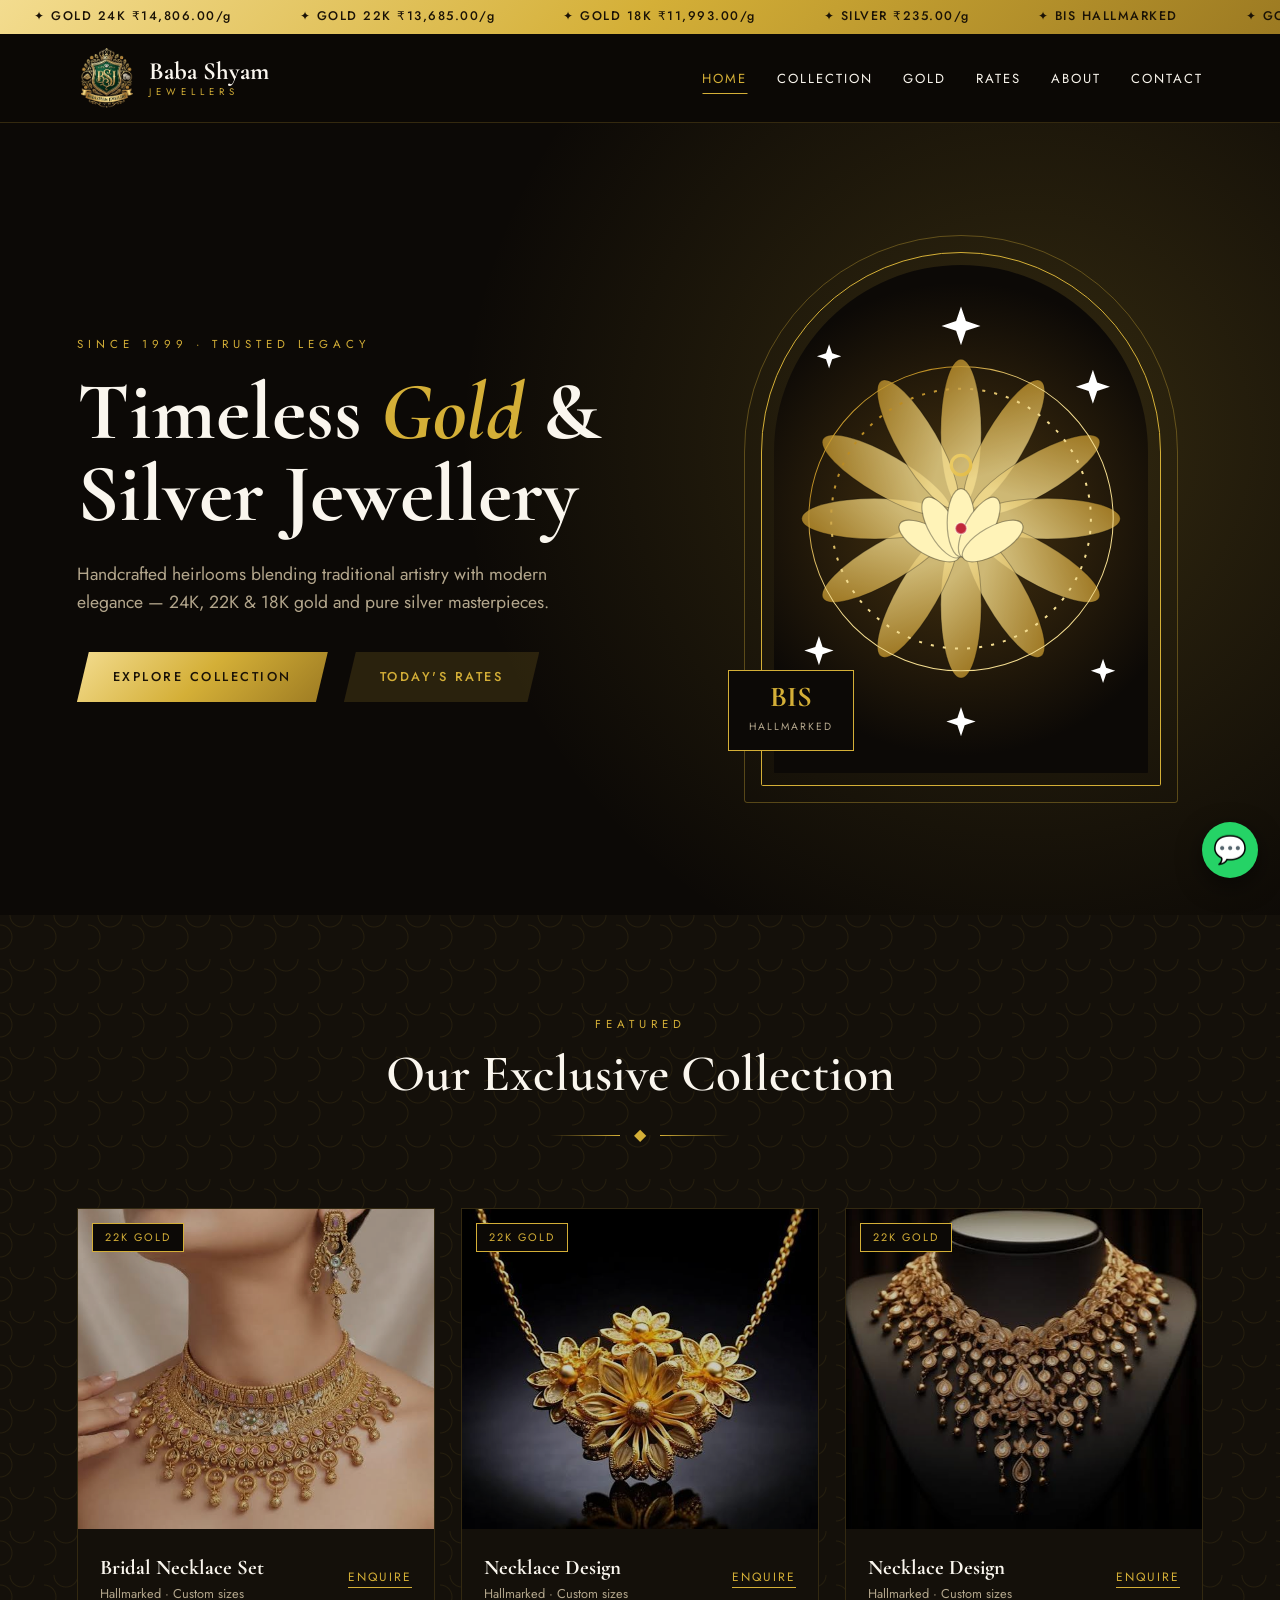
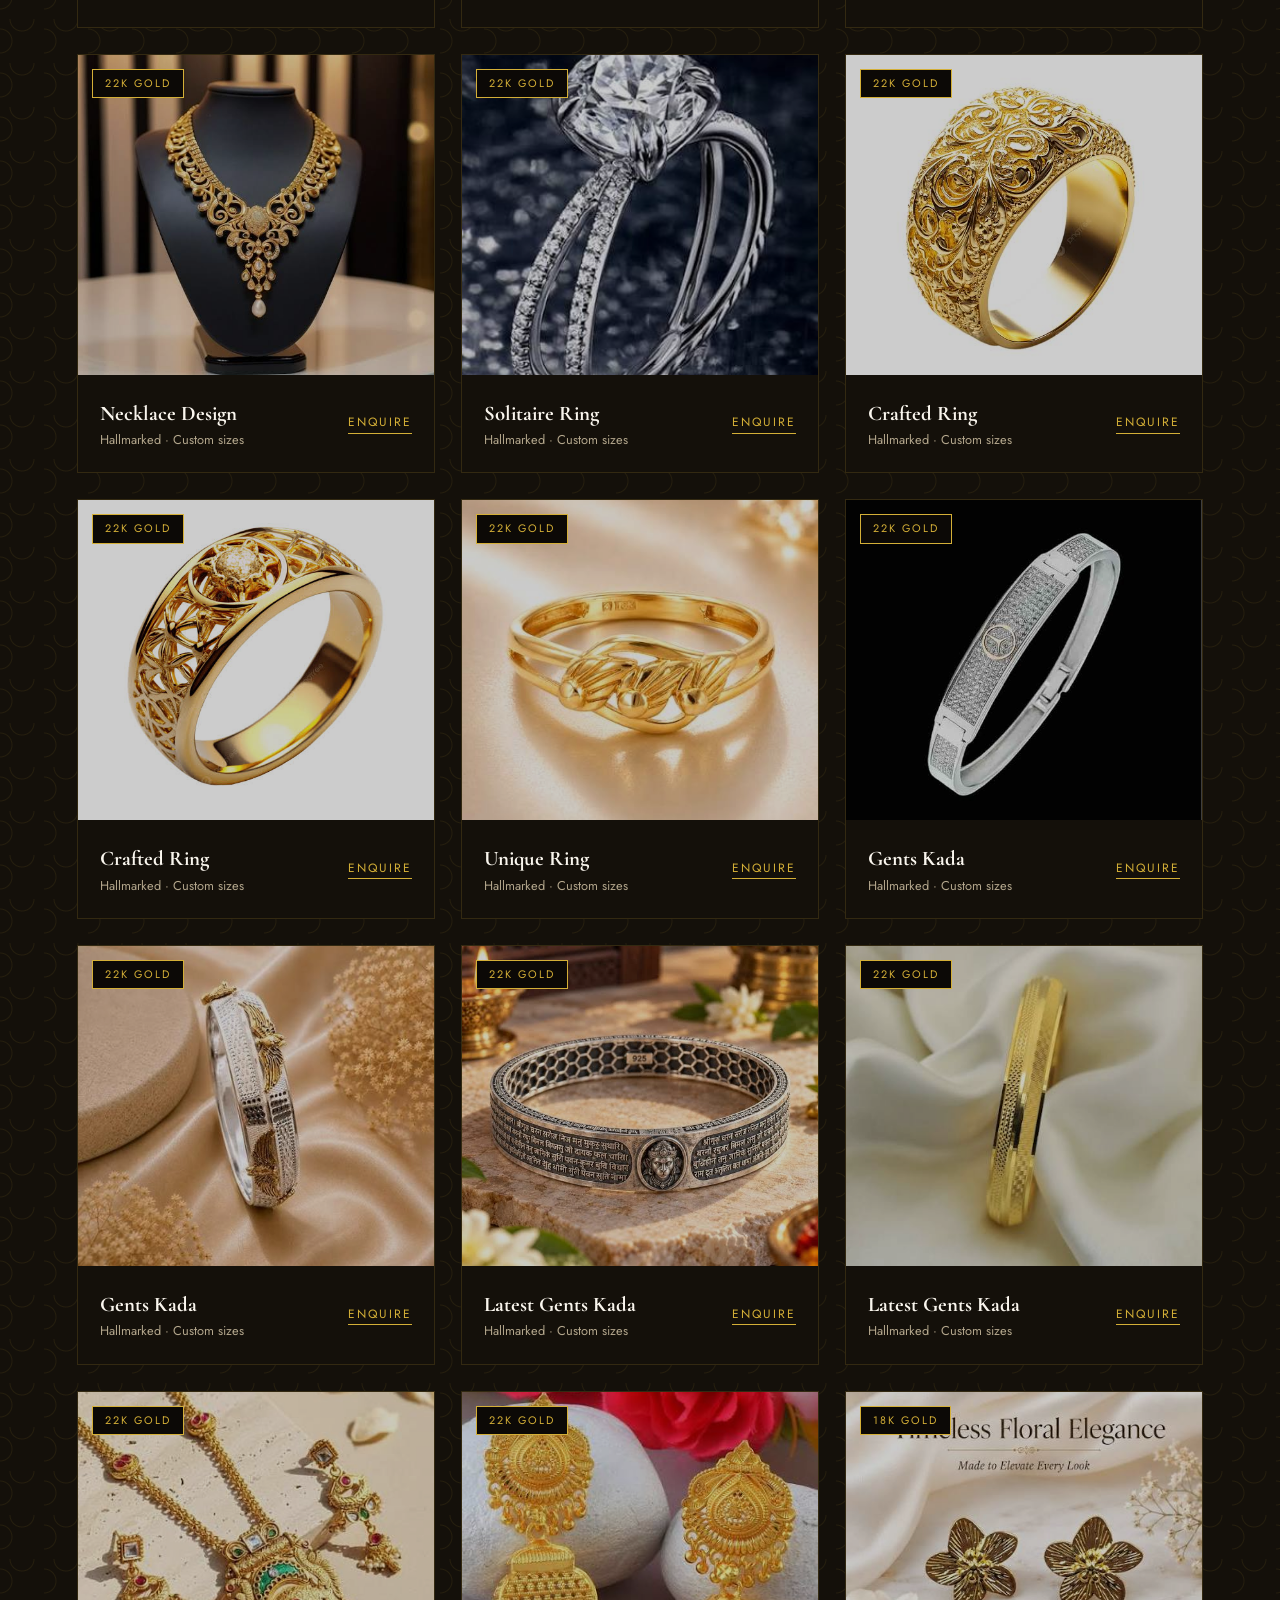
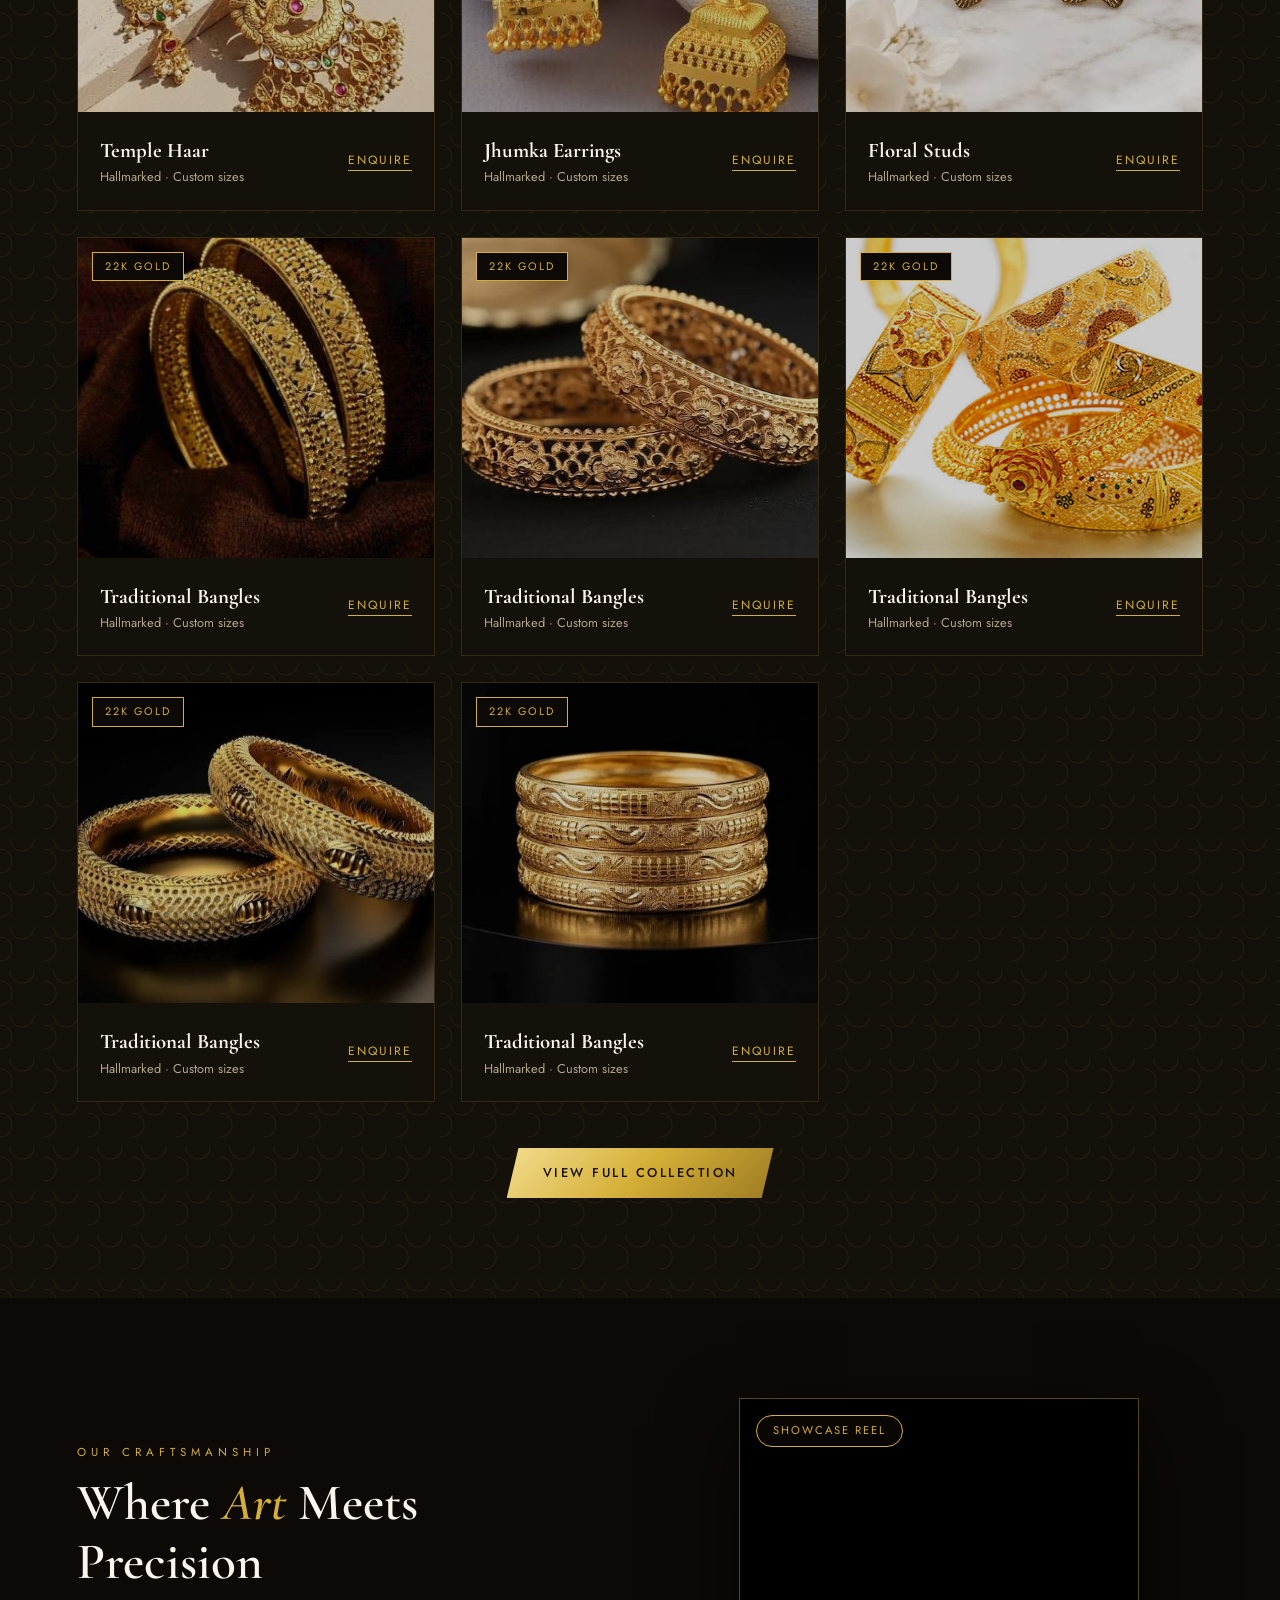
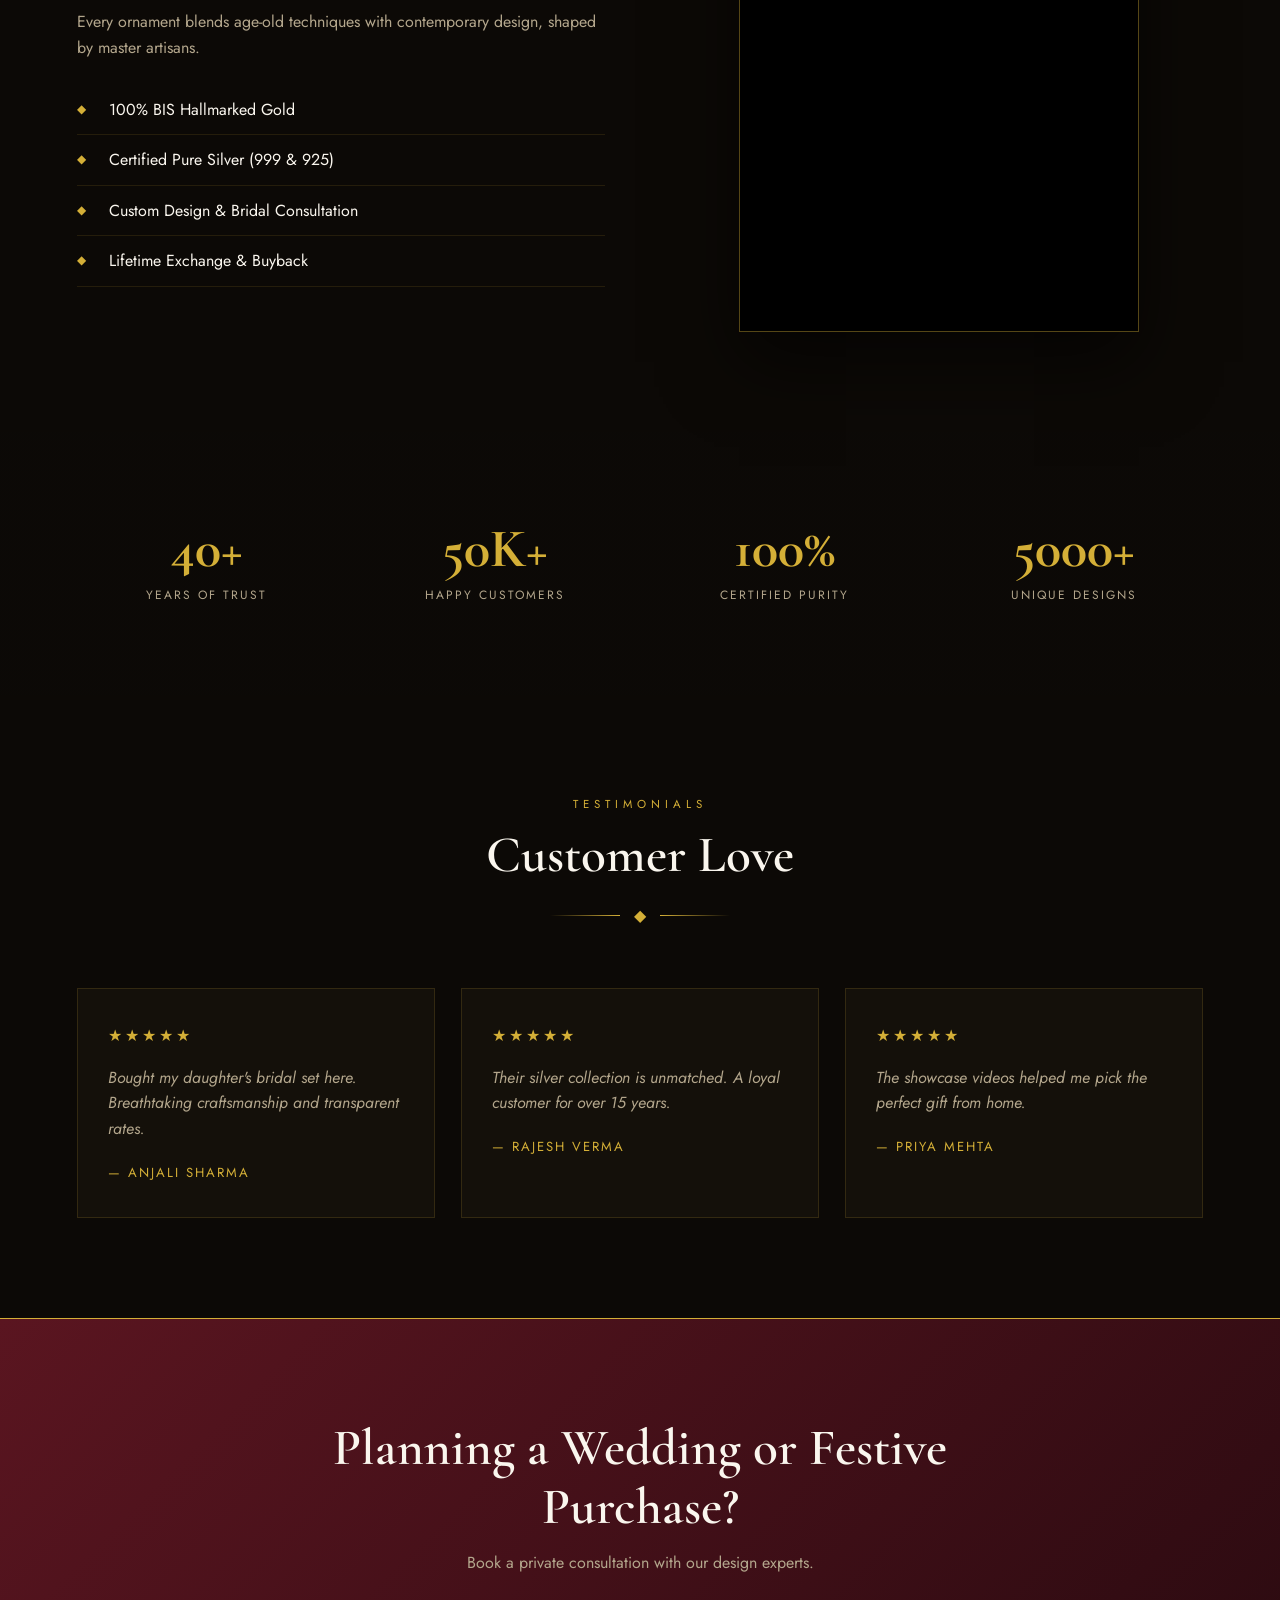
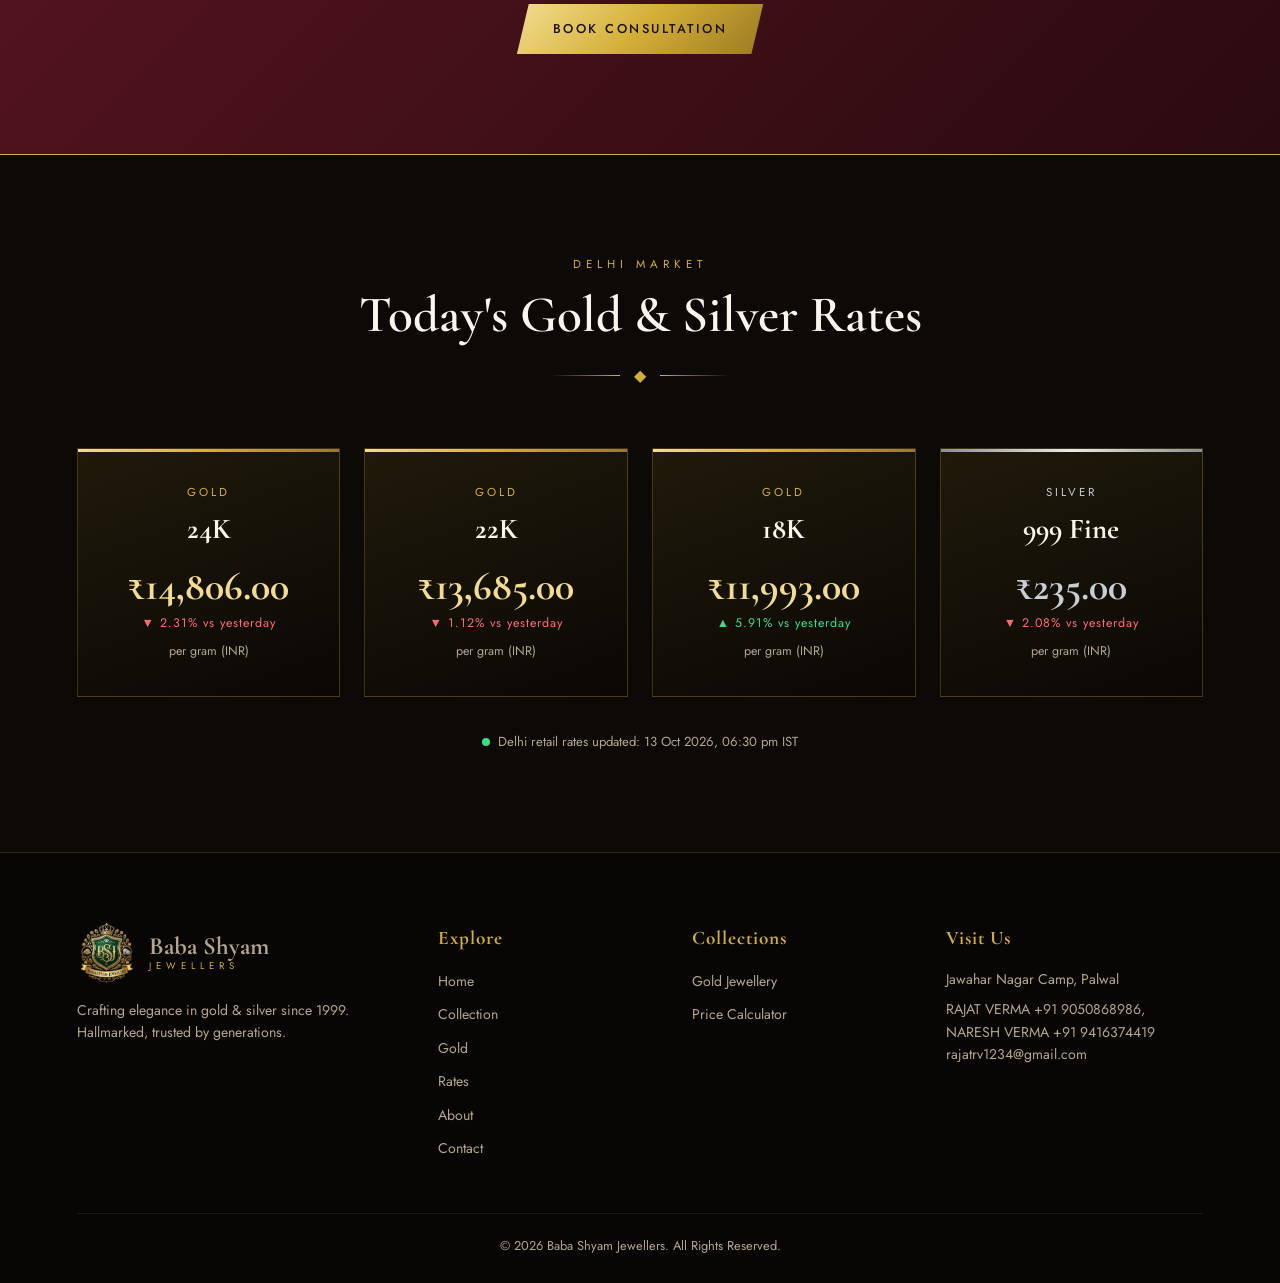
==== commit 0517216d: "Add files via upload changes" ====
--- a/index.html
+++ b/index.html
@@ -3,7 +3,7 @@
 
 <head>
     <meta charset="UTF-8">
-    <meta name="viewport" content="width=device-width,initial-scale=1">
+    <meta name="viewport" content="width=device-width, initial-scale=1.0, maximum-scale=5.0">
     <title>Baba Shyam Jewellers</title>
     <link
         href="https://fonts.googleapis.com/css2?family=Cormorant+Garamond:ital,wght@0,400;0,600;0,700;1,600&family=Jost:wght@300;400;500&display=swap"
@@ -11,64 +11,6 @@
     <link rel="stylesheet" href="style.css">
     <link rel="icon" type="image/svg+xml" href="./images/gold/logo.png">
     <link rel="apple-touch-icon" href="./images/gold/logo.png">
-    <style>
-        /* gold collection card style – same as collection pages */
-        .pc .im {
-            background: radial-gradient(circle at 50% 40%, #4a3510, #0e0a05 80%);
-        }
-
-        .pc .im::after {
-            content: "Add image";
-            position: absolute;
-            inset: 0;
-            display: grid;
-            place-items: center;
-            color: rgba(212, 175, 55, .35);
-            letter-spacing: 3px;
-            text-transform: uppercase;
-            font-size: .75rem;
-            z-index: 0;
-        }
-
-        .pc .im img {
-            position: relative;
-            z-index: 1;
-            width: 100%;
-            height: 100%;
-            object-fit: cover;
-            filter: brightness(.8);
-            transition: 1s;
-        }
-
-        .pc:hover .im img {
-            transform: scale(1.1);
-            filter: brightness(1);
-        }
-
-        /* ===== FIX: showcase video now sits ON TOP of the reel ===== */
-        .vf {
-            position: relative;
-        }
-        .vf video {
-            position: absolute;
-            inset: 0;
-            width: 100%;
-            height: 100%;
-            object-fit: cover;
-            z-index: 2;
-            background: #000;
-            box-shadow: 0 0 40px rgba(212, 175, 55, .35);
-        }
-        .vf .reel {
-            position: absolute;
-            inset: 0;
-            z-index: 1;
-            pointer-events: none;
-        }
-        .vf span {
-            z-index: 5;
-        }
-    </style>
 </head>
 
 <body>
@@ -79,12 +21,14 @@
             <h1>Timeless <em>Gold</em> &amp; Silver Jewellery</h1>
             <p>Handcrafted heirlooms blending traditional artistry with modern elegance — 24K, 22K &amp; 18K gold and
                 pure silver masterpieces.</p>
-            <div class="btns"><a href="collection.html" class="btn bg">Explore Collection</a><a href="rates.html"
-                    class="btn bl">Today's Rates</a></div>
+            <div class="btns">
+                <a href="collection.html" class="btn bg">Explore Collection</a>
+                <a href="rates.html" class="btn bl">Today's Rates</a>
+            </div>
         </div>
         <div class="arch">
             <div class="stage" id="stage"></div>
-            <video autoplay muted loop playsinline>
+            <video autoplay muted loop playsinline preload="metadata" poster="images/gold/hero-poster.jpg">
                 <source src="hero.mp4" type="video/mp4">
             </video>
             <div class="badge"><b>BIS</b><small>Hallmarked</small></div>
@@ -443,34 +387,35 @@
 
         </div><!-- /.cg -->
 
-        <div style="text-align:center;margin-top:46px"><a href="collection.html" class="btn bg">View Full Collection</a>
+        <div style="text-align:center;margin-top:46px">
+            <a href="collection.html" class="btn bg">View Full Collection</a>
         </div>
     </section>
 
     <!-- ===== CRAFTSMANSHIP SPLIT ===== -->
-<section>
-    <div class="split">
-        <div class="rv">
-            <div class="kick">Our Craftsmanship</div>
-            <h2 class="h2">Where <em>Art</em> Meets Precision</h2>
-            <p>Every ornament blends age-old techniques with contemporary design, shaped by master artisans.</p>
-            <ul class="fl">
-                <li>100% BIS Hallmarked Gold</li>
-                <li>Certified Pure Silver (999 &amp; 925)</li>
-                <li>Custom Design &amp; Bridal Consultation</li>
-                <li>Lifetime Exchange &amp; Buyback</li>
-            </ul>
-        </div>
-     <div class="vf rv">
-    <span>Showcase Reel</span>
-    <video autoplay muted loop playsinline id="showcaseVid"
-           style="position:absolute;inset:0;width:100%;height:100%;object-fit:cover;z-index:9;background:#000">
-        <source src="./showcase.mp4" type="video/mp4">
-        Your browser does not support the video tag.
-    </video>
-</div>
-    </div>
-</section>
+    <section>
+        <div class="split">
+            <div class="rv">
+                <div class="kick">Our Craftsmanship</div>
+                <h2 class="h2">Where <em>Art</em> Meets Precision</h2>
+                <p>Every ornament blends age-old techniques with contemporary design, shaped by master artisans.</p>
+                <ul class="fl">
+                    <li>100% BIS Hallmarked Gold</li>
+                    <li>Certified Pure Silver (999 &amp; 925)</li>
+                    <li>Custom Design &amp; Bridal Consultation</li>
+                    <li>Lifetime Exchange &amp; Buyback</li>
+                </ul>
+            </div>
+            <div class="vf rv">
+                <span>Showcase Reel</span>
+                <video autoplay muted loop playsinline preload="metadata" id="showcaseVid"
+                    poster="images/gold/showcase-poster.jpg">
+                    <source src="./showcase.mp4" type="video/mp4">
+                    Your browser does not support the video tag.
+                </video>
+            </div>
+        </div>
+    </section>
 
     <!-- ===== STATS ===== -->
     <div class="stats rv">
@@ -535,19 +480,19 @@
             <div class="orn">◆</div>
         </div>
         <div class="rg rv">
-            <div class="rc ">
+            <div class="rc">
                 <div class="m">Gold</div>
                 <h3>24K</h3>
                 <div class="pv" id="gold24"></div>
                 <div class="ch" id="c_gold24"></div><small>per gram (INR)</small>
             </div>
-            <div class="rc ">
+            <div class="rc">
                 <div class="m">Gold</div>
                 <h3>22K</h3>
                 <div class="pv" id="gold22"></div>
                 <div class="ch" id="c_gold22"></div><small>per gram (INR)</small>
             </div>
-            <div class="rc ">
+            <div class="rc">
                 <div class="m">Gold</div>
                 <h3>18K</h3>
                 <div class="pv" id="gold18"></div>
@@ -565,30 +510,25 @@
 
     <script src="app.js"></script>
 
-    <!-- ===== FIX: clear reel + force showcase video to play ===== -->
+    <!-- ===== Showcase video autoplay fix ===== -->
     <script>
-    (function fixShowcase() {
-        // 1. Remove any old reel slides that sit on top of the video
-        const reel = document.getElementById('reel');
-        if (reel) reel.innerHTML = '';
-
-        // 2. Force the video to play (some browsers pause autoplay)
-        const vid = document.getElementById('showcaseVid');
-        if (vid) {
-            vid.muted = true;         // required for autoplay
+        (function fixShowcase() {
+            const vid = document.getElementById('showcaseVid');
+            if (!vid) return;
+            vid.muted = true;
             vid.playsInline = true;
             const tryPlay = () => {
                 const p = vid.play();
-                if (p && p.catch) p.catch(() => {
-                    // Autoplay blocked — retry on first user interaction
-                    document.addEventListener('click', () => vid.play(), { once: true });
-                    document.addEventListener('touchstart', () => vid.play(), { once: true });
-                });
+                if (p && p.catch) {
+                    p.catch(() => {
+                        document.addEventListener('click', () => vid.play(), { once: true });
+                        document.addEventListener('touchstart', () => vid.play(), { once: true });
+                    });
+                }
             };
             if (vid.readyState >= 2) tryPlay();
             else vid.addEventListener('loadeddata', tryPlay, { once: true });
-        }
-    })();
+        })();
     </script>
 </body>
 
--- a/style.css
+++ b/style.css
@@ -1,5 +1,5 @@
 /* ============================================================
-   BABA SHYAM JEWELLERS — RESPONSIVE STYLESHEET (FINAL)
+   BABA SHYAM JEWELLERS — RESPONSIVE STYLESHEET (FINAL v2)
    ============================================================ */
 
 :root {
@@ -664,13 +664,31 @@
     box-shadow: 0 24px 50px rgba(0, 0, 0, .6);
 }
 
+/* ===== COLLECTION CARD IMAGE AREA (moved from inline <style>) ===== */
 .pc .im {
     height: 320px;
     overflow: hidden;
     position: relative;
-}
-
-.pc img {
+    background: radial-gradient(circle at 50% 40%, #4a3510, #0e0a05 80%);
+}
+
+.pc .im::after {
+    content: "Add image";
+    position: absolute;
+    inset: 0;
+    display: grid;
+    place-items: center;
+    color: rgba(212, 175, 55, .35);
+    letter-spacing: 3px;
+    text-transform: uppercase;
+    font-size: .75rem;
+    z-index: 0;
+    pointer-events: none;
+}
+
+.pc .im img {
+    position: relative;
+    z-index: 1;
     width: 100%;
     height: 100%;
     object-fit: cover;
@@ -678,7 +696,7 @@
     transition: 1s;
 }
 
-.pc:hover img {
+.pc:hover .im img {
     transform: scale(1.1);
     filter: brightness(1);
 }
@@ -767,6 +785,7 @@
     top: 15px;
 }
 
+/* ===== SHOWCASE VIDEO CONTAINER (moved from inline <style>) ===== */
 .vf {
     position: relative;
     max-width: 400px;
@@ -780,16 +799,27 @@
 }
 
 .vf video {
+    position: absolute;
+    inset: 0;
     width: 100%;
     height: 100%;
     object-fit: cover;
+    z-index: 2;
+    background: #000;
+}
+
+.vf .reel {
+    position: absolute;
+    inset: 0;
+    z-index: 1;
+    pointer-events: none;
 }
 
 .vf span {
     position: absolute;
     top: 16px;
     left: 16px;
-    z-index: 2;
+    z-index: 5;
     background: rgba(12, 9, 6, .75);
     border: 1px solid var(--gold);
     color: var(--gold);
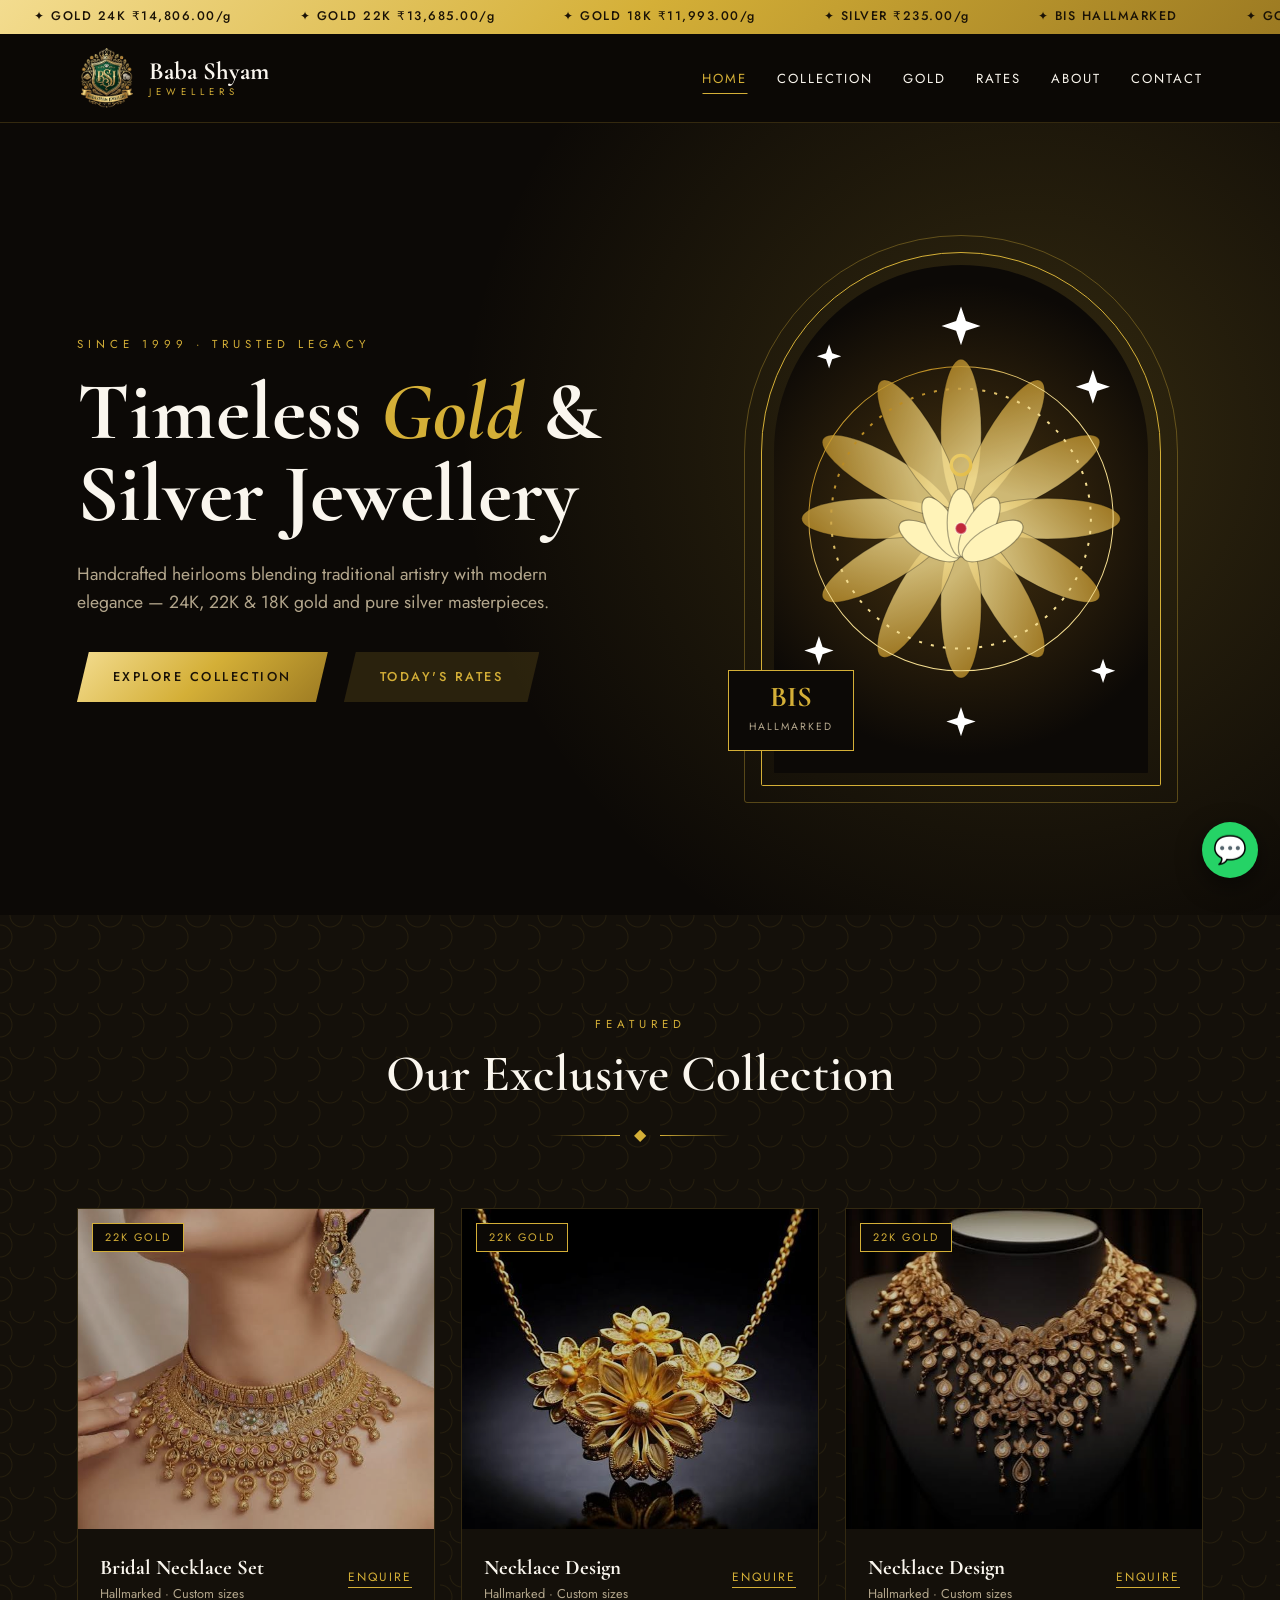
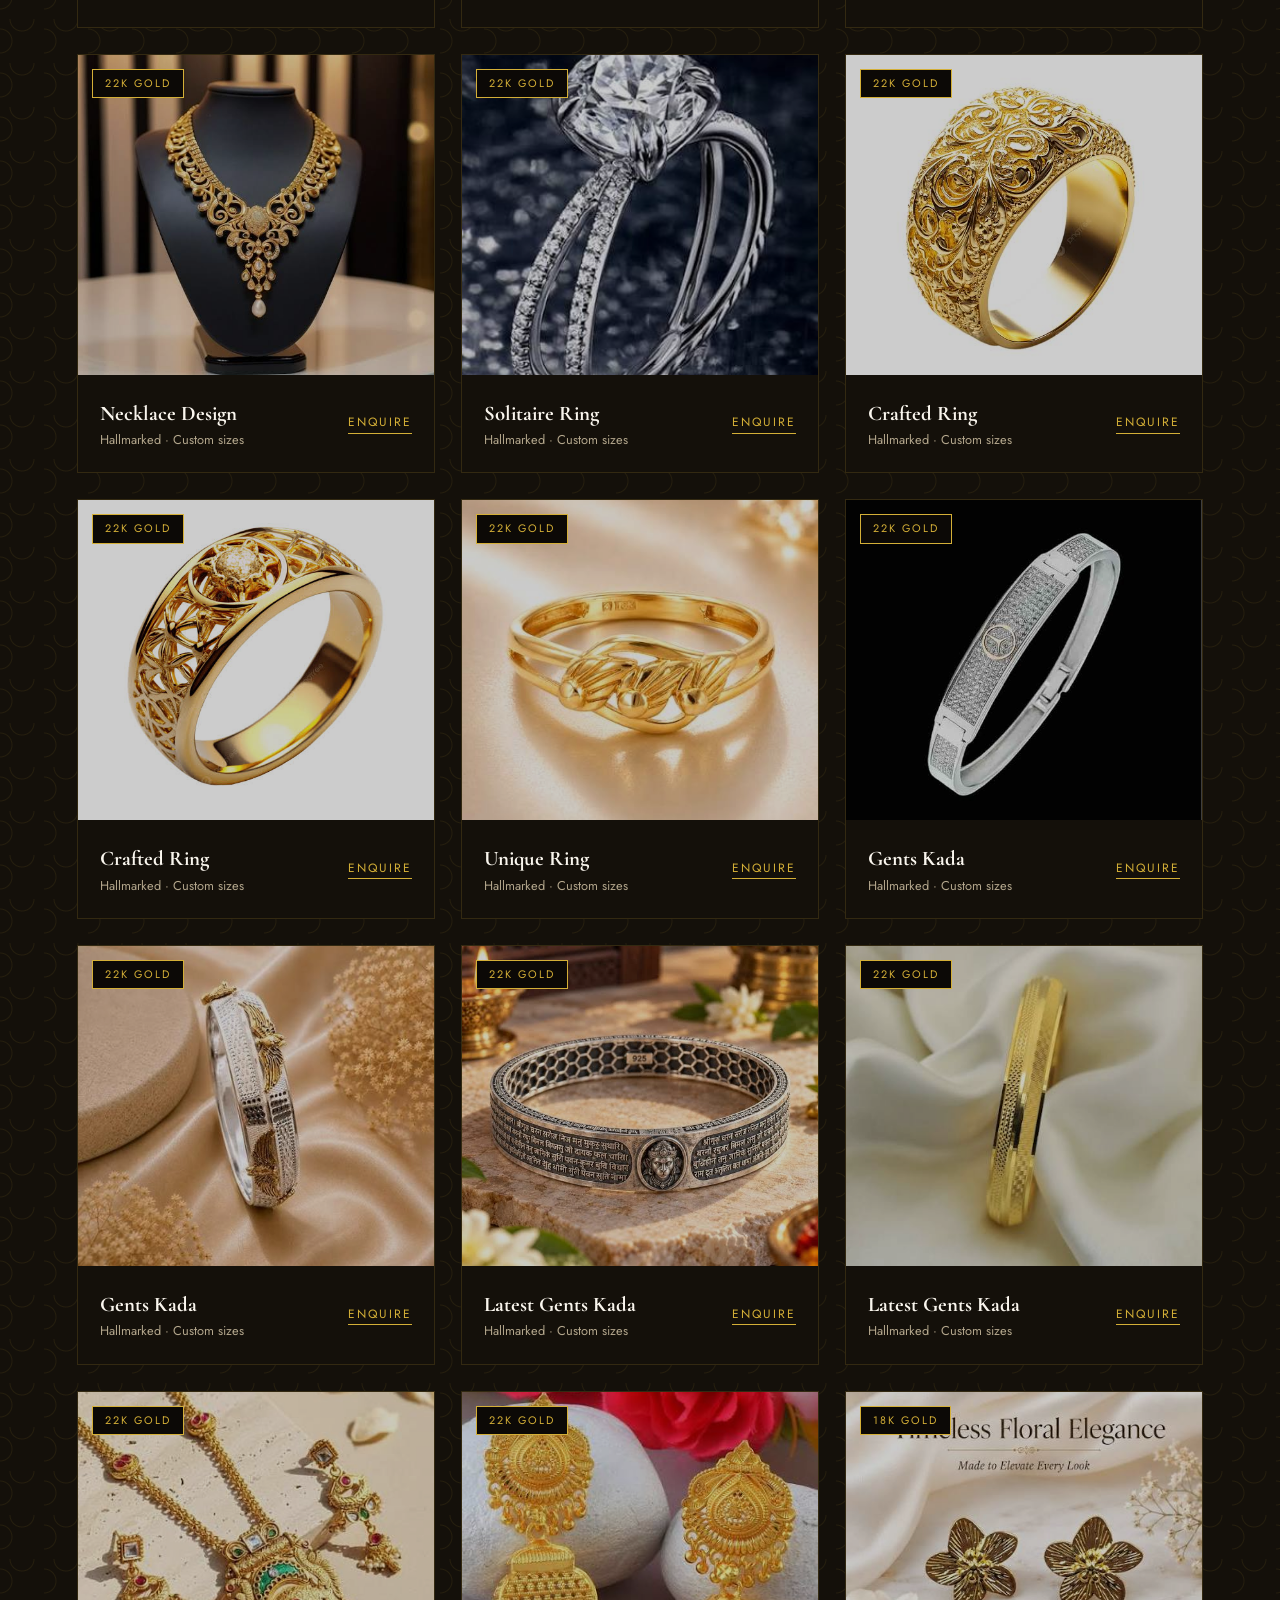
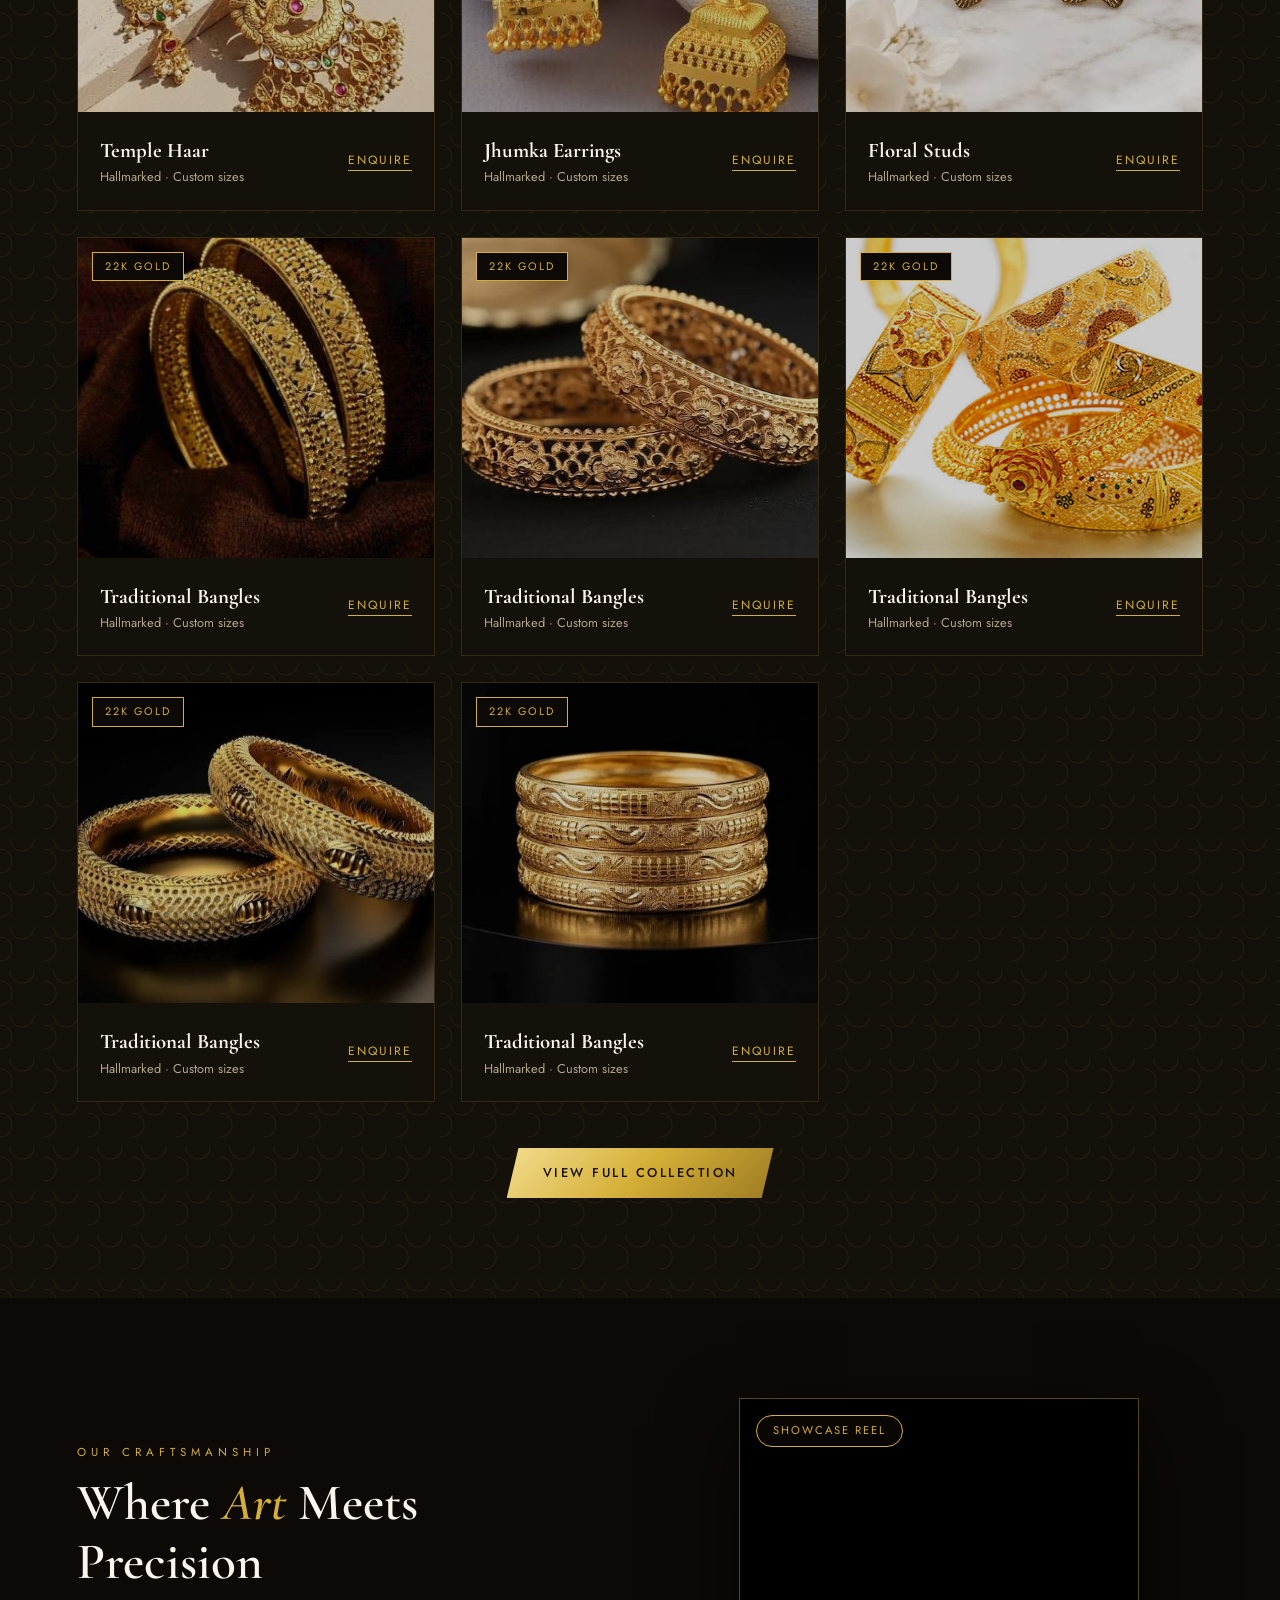
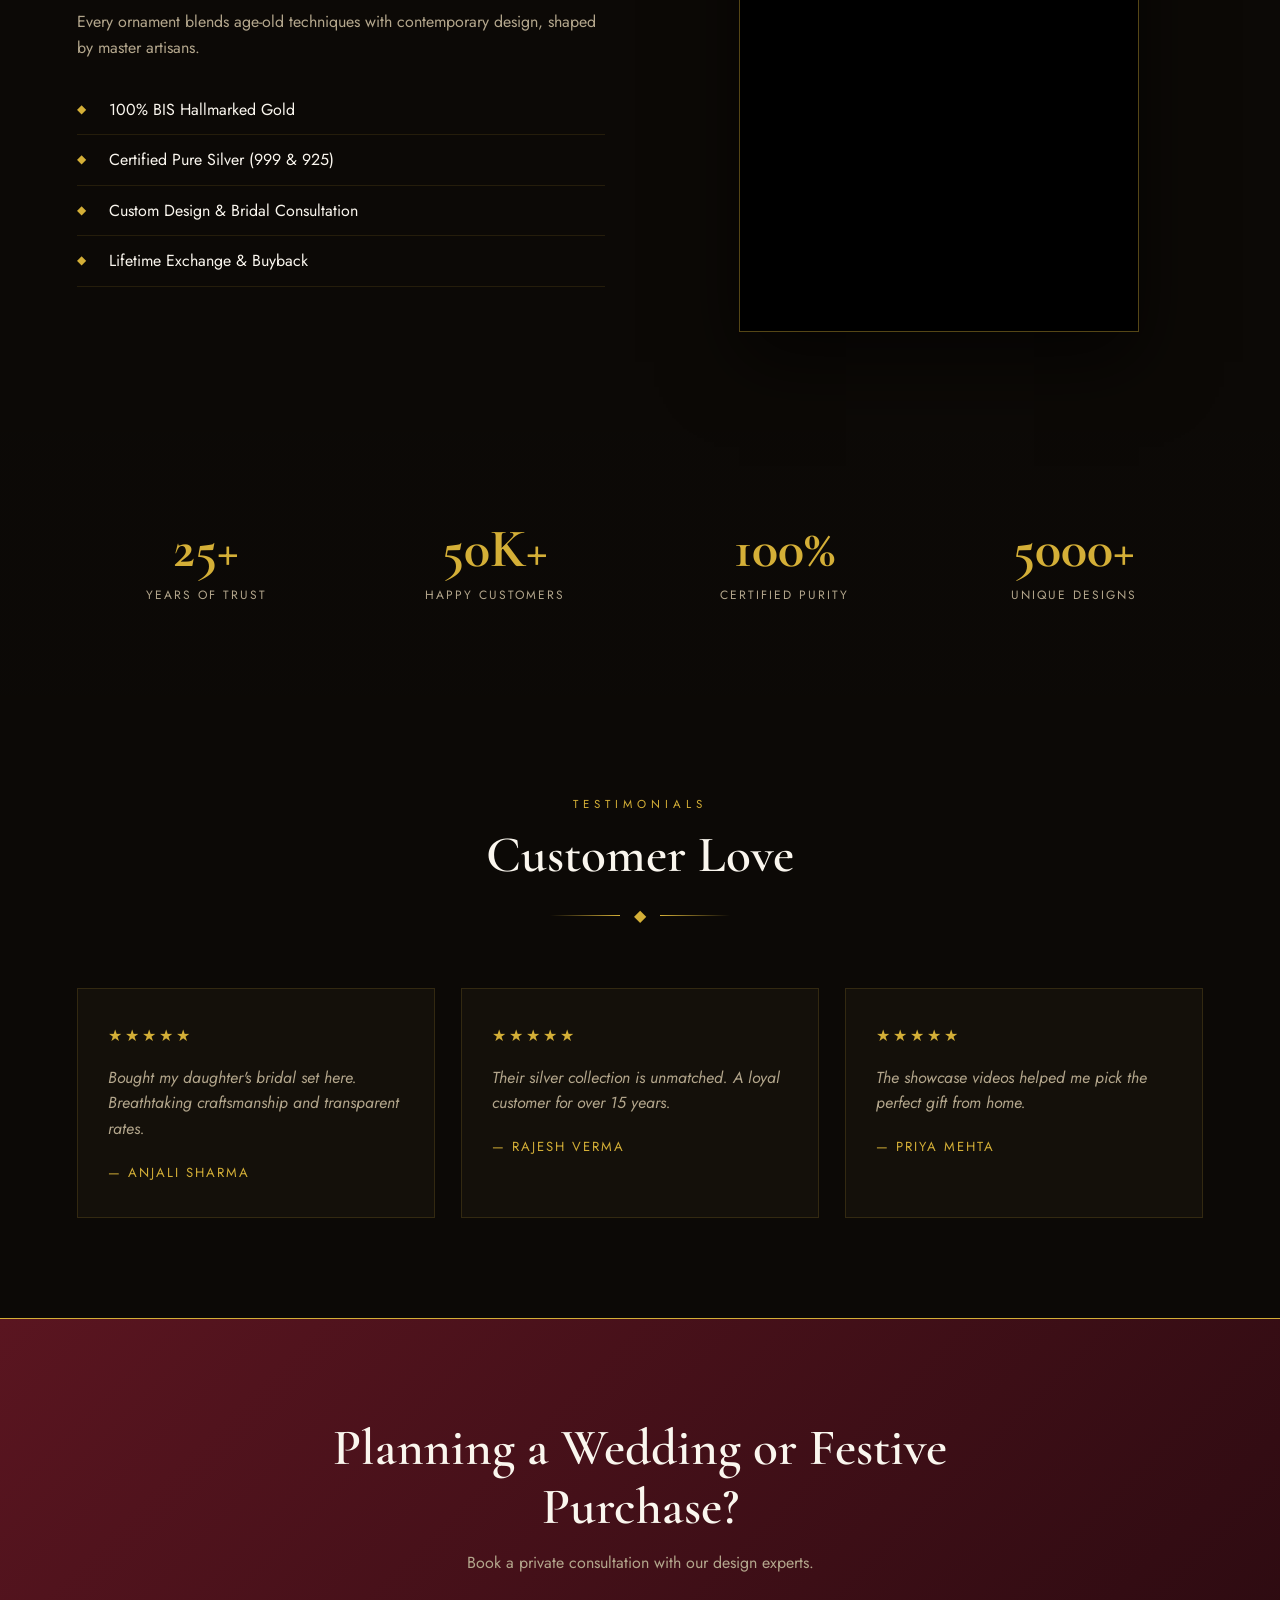
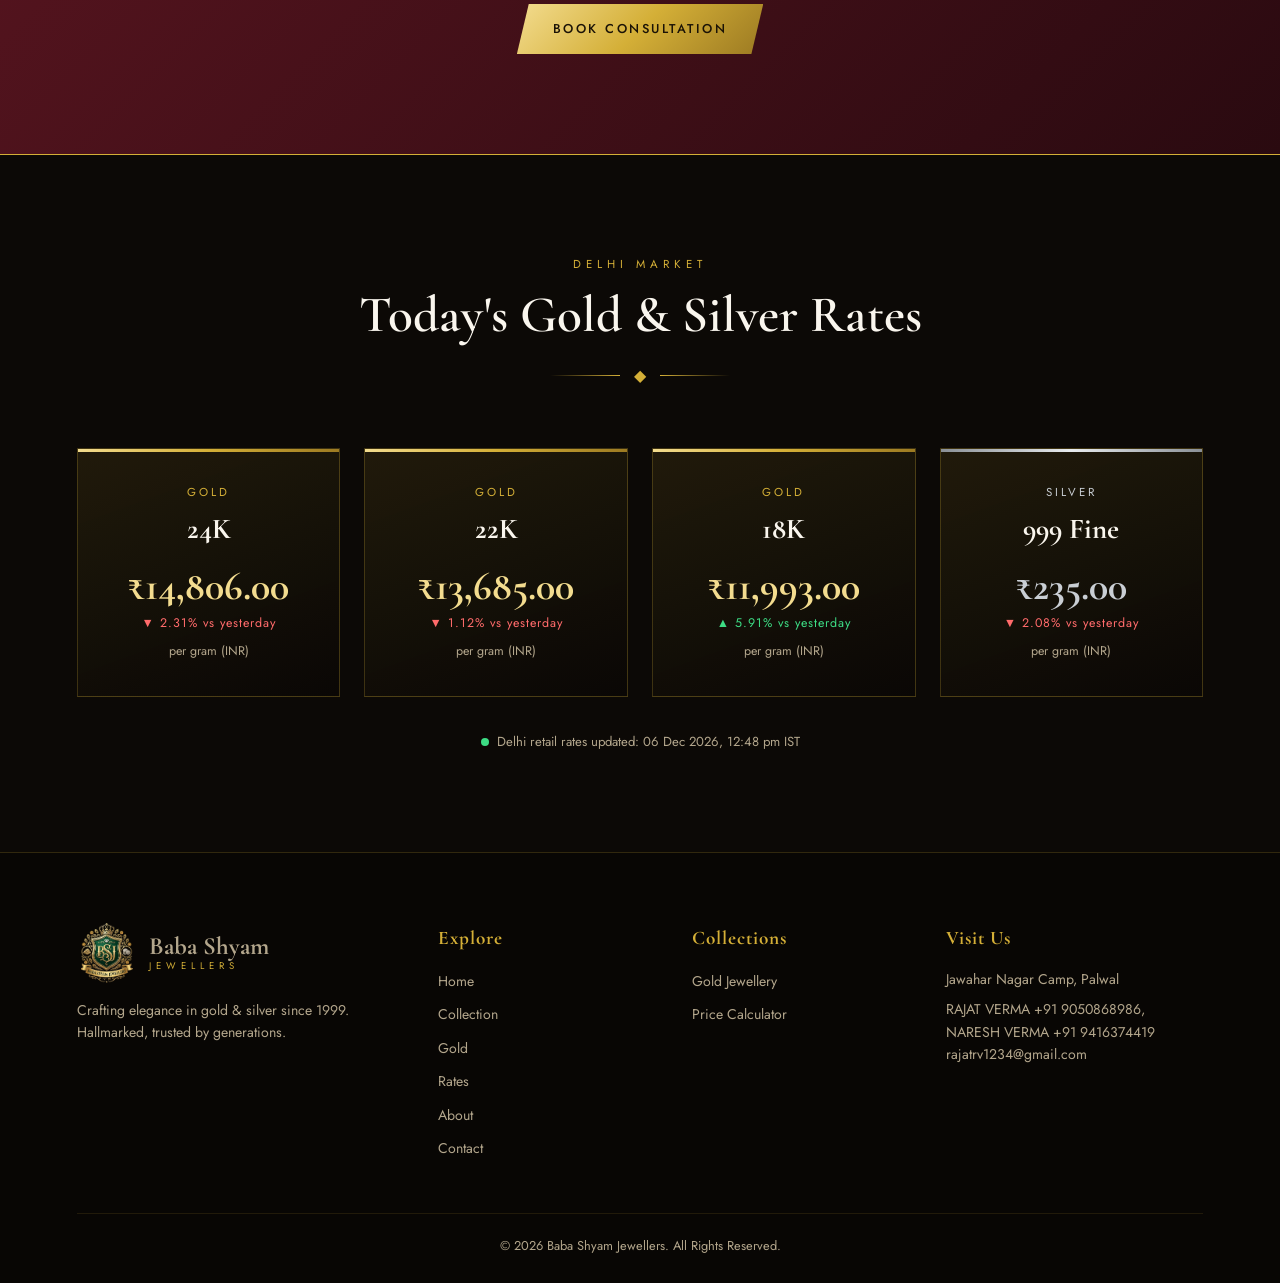
==== commit 188c6b3f: "Add files via upload changes" ====
--- a/index.html
+++ b/index.html
@@ -58,7 +58,7 @@
                         <p>Hallmarked · Custom sizes</p>
                     </div>
                     <a target="_blank" rel="noopener"
-                        href="https://wa.me/919876543210?text=I%20am%20interested%20in%20Bridal%20Necklace%20Set">Enquire</a>
+                        href="https://wa.me/919416374419?text=I%20am%20interested%20in%20Bridal%20Necklace%20Set">Enquire</a>
                 </div>
             </div>
 
@@ -75,7 +75,7 @@
                         <p>Hallmarked · Custom sizes</p>
                     </div>
                     <a target="_blank" rel="noopener"
-                        href="https://wa.me/919876543210?text=I%20am%20interested%20in%20Necklace%20Design">Enquire</a>
+                        href="https://wa.me/919416374419?text=I%20am%20interested%20in%20Necklace%20Design">Enquire</a>
                 </div>
             </div>
 
@@ -92,7 +92,7 @@
                         <p>Hallmarked · Custom sizes</p>
                     </div>
                     <a target="_blank" rel="noopener"
-                        href="https://wa.me/919876543210?text=I%20am%20interested%20in%20Necklace%20Design">Enquire</a>
+                        href="https://wa.me/919416374419?text=I%20am%20interested%20in%20Necklace%20Design">Enquire</a>
                 </div>
             </div>
 
@@ -109,7 +109,7 @@
                         <p>Hallmarked · Custom sizes</p>
                     </div>
                     <a target="_blank" rel="noopener"
-                        href="https://wa.me/919876543210?text=I%20am%20interested%20in%20Necklace%20Design">Enquire</a>
+                        href="https://wa.me/919416374419?text=I%20am%20interested%20in%20Necklace%20Design">Enquire</a>
                 </div>
             </div>
 
@@ -126,7 +126,7 @@
                         <p>Hallmarked · Custom sizes</p>
                     </div>
                     <a target="_blank" rel="noopener"
-                        href="https://wa.me/919876543210?text=I%20am%20interested%20in%20Solitaire%20Ring">Enquire</a>
+                        href="https://wa.me/919416374419?text=I%20am%20interested%20in%20Solitaire%20Ring">Enquire</a>
                 </div>
             </div>
 
@@ -143,7 +143,7 @@
                         <p>Hallmarked · Custom sizes</p>
                     </div>
                     <a target="_blank" rel="noopener"
-                        href="https://wa.me/919876543210?text=I%20am%20interested%20in%20Crafted%20Ring">Enquire</a>
+                        href="https://wa.me/919416374419?text=I%20am%20interested%20in%20Crafted%20Ring">Enquire</a>
                 </div>
             </div>
 
@@ -160,7 +160,7 @@
                         <p>Hallmarked · Custom sizes</p>
                     </div>
                     <a target="_blank" rel="noopener"
-                        href="https://wa.me/919876543210?text=I%20am%20interested%20in%20Crafted%20Ring">Enquire</a>
+                        href="https://wa.me/919416374419?text=I%20am%20interested%20in%20Crafted%20Ring">Enquire</a>
                 </div>
             </div>
 
@@ -177,7 +177,7 @@
                         <p>Hallmarked · Custom sizes</p>
                     </div>
                     <a target="_blank" rel="noopener"
-                        href="https://wa.me/919876543210?text=I%20am%20interested%20in%20Unique%20Ring">Enquire</a>
+                        href="https://wa.me/919416374419?text=I%20am%20interested%20in%20Unique%20Ring">Enquire</a>
                 </div>
             </div>
 
@@ -194,7 +194,7 @@
                         <p>Hallmarked · Custom sizes</p>
                     </div>
                     <a target="_blank" rel="noopener"
-                        href="https://wa.me/919876543210?text=I%20am%20interested%20in%20Gents%20Kada">Enquire</a>
+                        href="https://wa.me/919416374419?text=I%20am%20interested%20in%20Gents%20Kada">Enquire</a>
                 </div>
             </div>
 
@@ -211,7 +211,7 @@
                         <p>Hallmarked · Custom sizes</p>
                     </div>
                     <a target="_blank" rel="noopener"
-                        href="https://wa.me/919876543210?text=I%20am%20interested%20in%20Gents%20Kada">Enquire</a>
+                        href="https://wa.me/919416374419?text=I%20am%20interested%20in%20Gents%20Kada">Enquire</a>
                 </div>
             </div>
 
@@ -228,7 +228,7 @@
                         <p>Hallmarked · Custom sizes</p>
                     </div>
                     <a target="_blank" rel="noopener"
-                        href="https://wa.me/919876543210?text=I%20am%20interested%20in%20Latest%20Gents%20Kada">Enquire</a>
+                        href="https://wa.me/919416374419?text=I%20am%20interested%20in%20Latest%20Gents%20Kada">Enquire</a>
                 </div>
             </div>
 
@@ -245,7 +245,7 @@
                         <p>Hallmarked · Custom sizes</p>
                     </div>
                     <a target="_blank" rel="noopener"
-                        href="https://wa.me/919876543210?text=I%20am%20interested%20in%20Latest%20Gents%20Kada">Enquire</a>
+                        href="https://wa.me/919416374419?text=I%20am%20interested%20in%20Latest%20Gents%20Kada">Enquire</a>
                 </div>
             </div>
 
@@ -262,7 +262,7 @@
                         <p>Hallmarked · Custom sizes</p>
                     </div>
                     <a target="_blank" rel="noopener"
-                        href="https://wa.me/919876543210?text=I%20am%20interested%20in%20Temple%20Haar">Enquire</a>
+                        href="https://wa.me/919416374419?text=I%20am%20interested%20in%20Temple%20Haar">Enquire</a>
                 </div>
             </div>
 
@@ -279,7 +279,7 @@
                         <p>Hallmarked · Custom sizes</p>
                     </div>
                     <a target="_blank" rel="noopener"
-                        href="https://wa.me/919876543210?text=I%20am%20interested%20in%20Jhumka%20Earrings">Enquire</a>
+                        href="https://wa.me/919416374419?text=I%20am%20interested%20in%20Jhumka%20Earrings">Enquire</a>
                 </div>
             </div>
 
@@ -296,7 +296,7 @@
                         <p>Hallmarked · Custom sizes</p>
                     </div>
                     <a target="_blank" rel="noopener"
-                        href="https://wa.me/919876543210?text=I%20am%20interested%20in%20Floral%20Studs">Enquire</a>
+                        href="https://wa.me/919416374419?text=I%20am%20interested%20in%20Floral%20Studs">Enquire</a>
                 </div>
             </div>
 
@@ -313,7 +313,7 @@
                         <p>Hallmarked · Custom sizes</p>
                     </div>
                     <a target="_blank" rel="noopener"
-                        href="https://wa.me/919876543210?text=I%20am%20interested%20in%20Traditional%20Bangles">Enquire</a>
+                        href="https://wa.me/919416374419?text=I%20am%20interested%20in%20Traditional%20Bangles">Enquire</a>
                 </div>
             </div>
 
@@ -330,7 +330,7 @@
                         <p>Hallmarked · Custom sizes</p>
                     </div>
                     <a target="_blank" rel="noopener"
-                        href="https://wa.me/919876543210?text=I%20am%20interested%20in%20Traditional%20Bangles">Enquire</a>
+                        href="https://wa.me/919416374419?text=I%20am%20interested%20in%20Traditional%20Bangles">Enquire</a>
                 </div>
             </div>
 
@@ -347,7 +347,7 @@
                         <p>Hallmarked · Custom sizes</p>
                     </div>
                     <a target="_blank" rel="noopener"
-                        href="https://wa.me/919876543210?text=I%20am%20interested%20in%20Traditional%20Bangles">Enquire</a>
+                        href="https://wa.me/919416374419?text=I%20am%20interested%20in%20Traditional%20Bangles">Enquire</a>
                 </div>
             </div>
 
@@ -364,7 +364,7 @@
                         <p>Hallmarked · Custom sizes</p>
                     </div>
                     <a target="_blank" rel="noopener"
-                        href="https://wa.me/919876543210?text=I%20am%20interested%20in%20Traditional%20Bangles">Enquire</a>
+                        href="https://wa.me/919416374419?text=I%20am%20interested%20in%20Traditional%20Bangles">Enquire</a>
                 </div>
             </div>
 
@@ -381,7 +381,7 @@
                         <p>Hallmarked · Custom sizes</p>
                     </div>
                     <a target="_blank" rel="noopener"
-                        href="https://wa.me/919876543210?text=I%20am%20interested%20in%20Traditional%20Bangles">Enquire</a>
+                        href="https://wa.me/919416374419?text=I%20am%20interested%20in%20Traditional%20Bangles">Enquire</a>
                 </div>
             </div>
 
@@ -420,7 +420,7 @@
     <!-- ===== STATS ===== -->
     <div class="stats rv">
         <div>
-            <h3>40+</h3>
+            <h3>25+</h3>
             <p>Years of Trust</p>
         </div>
         <div>
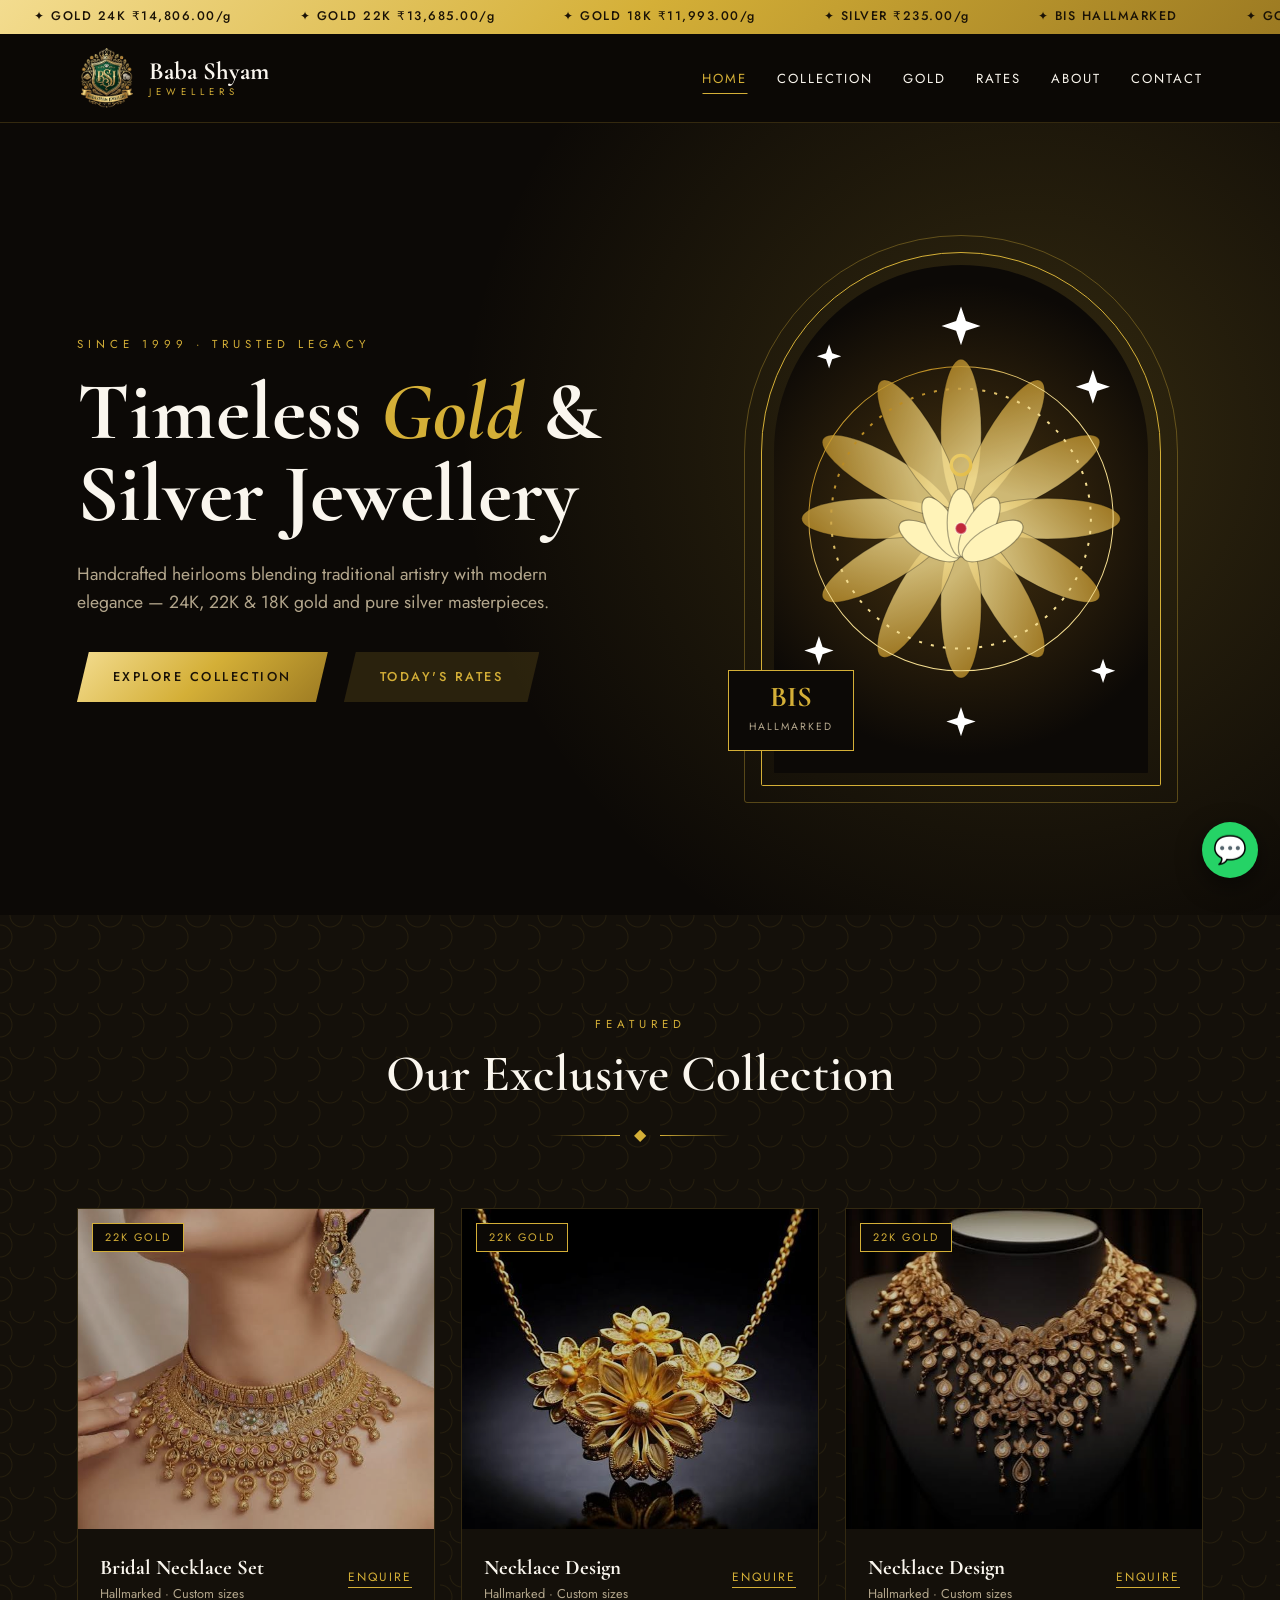
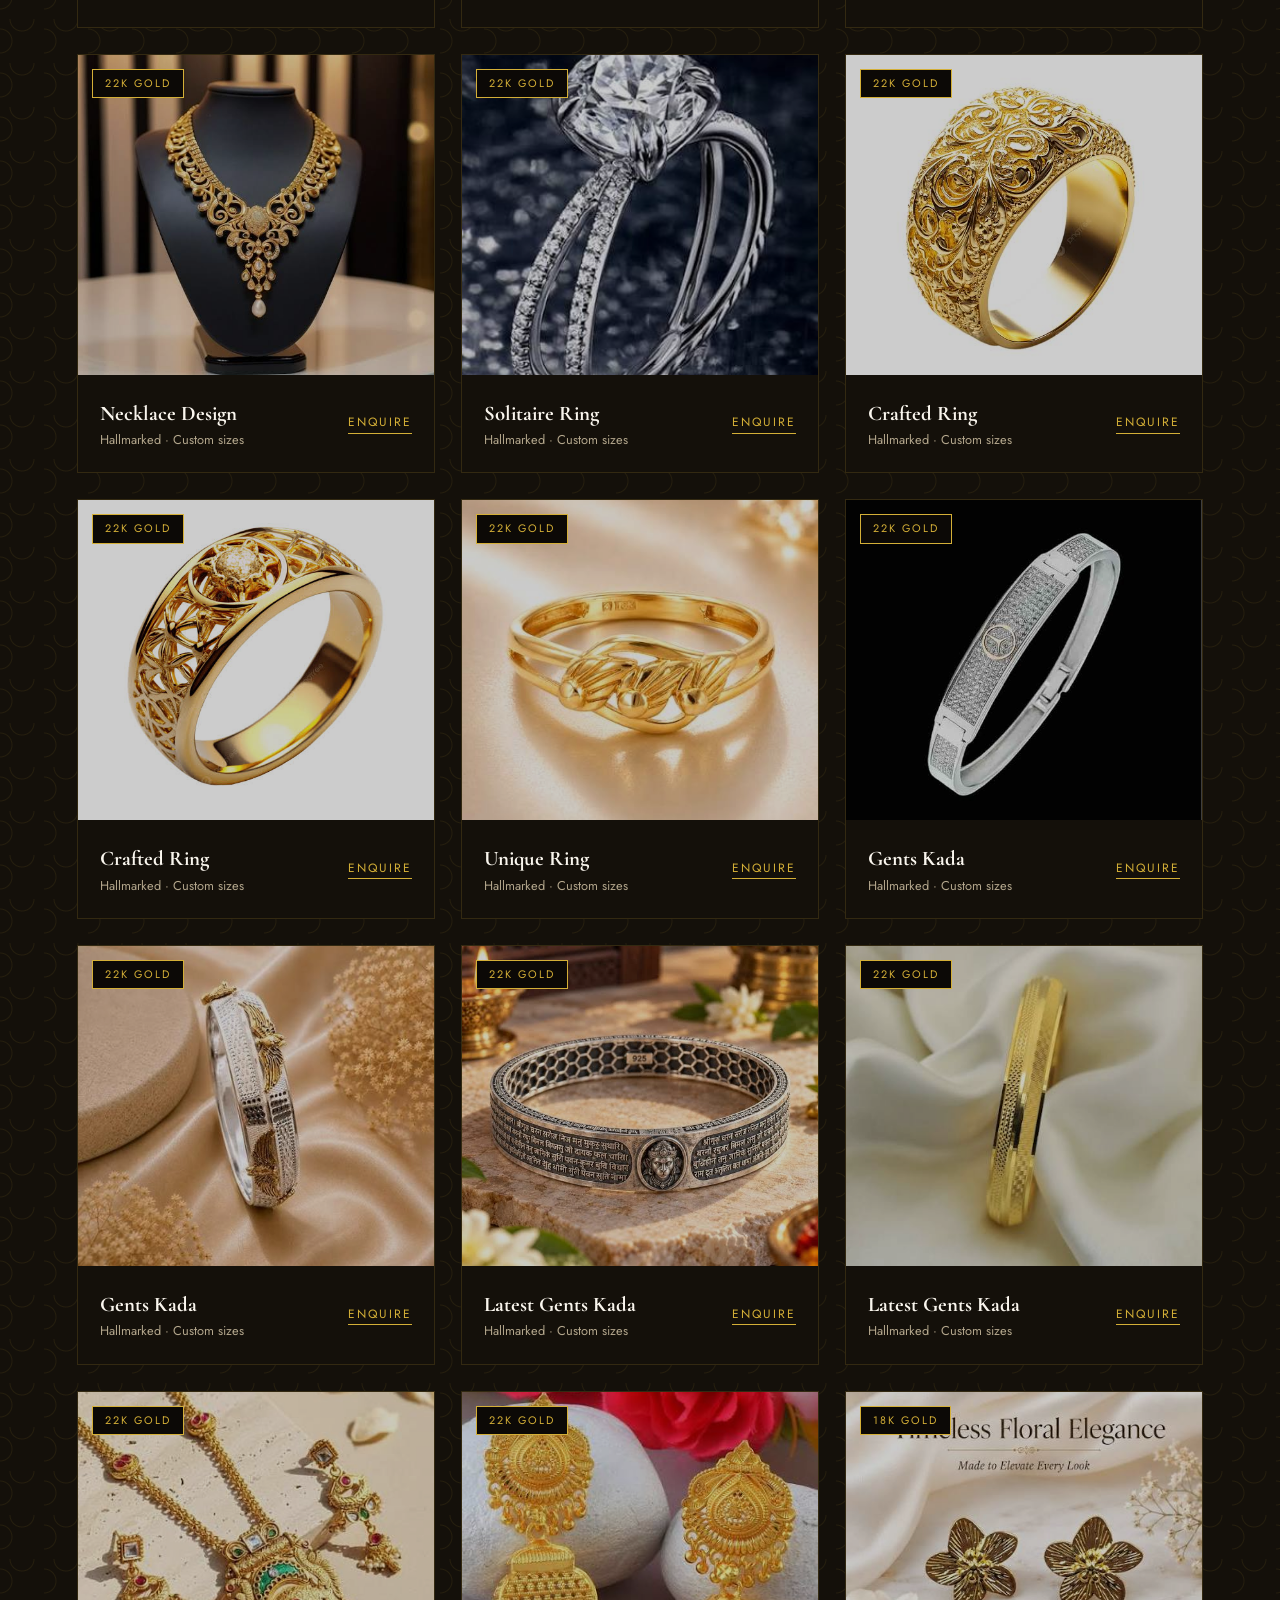
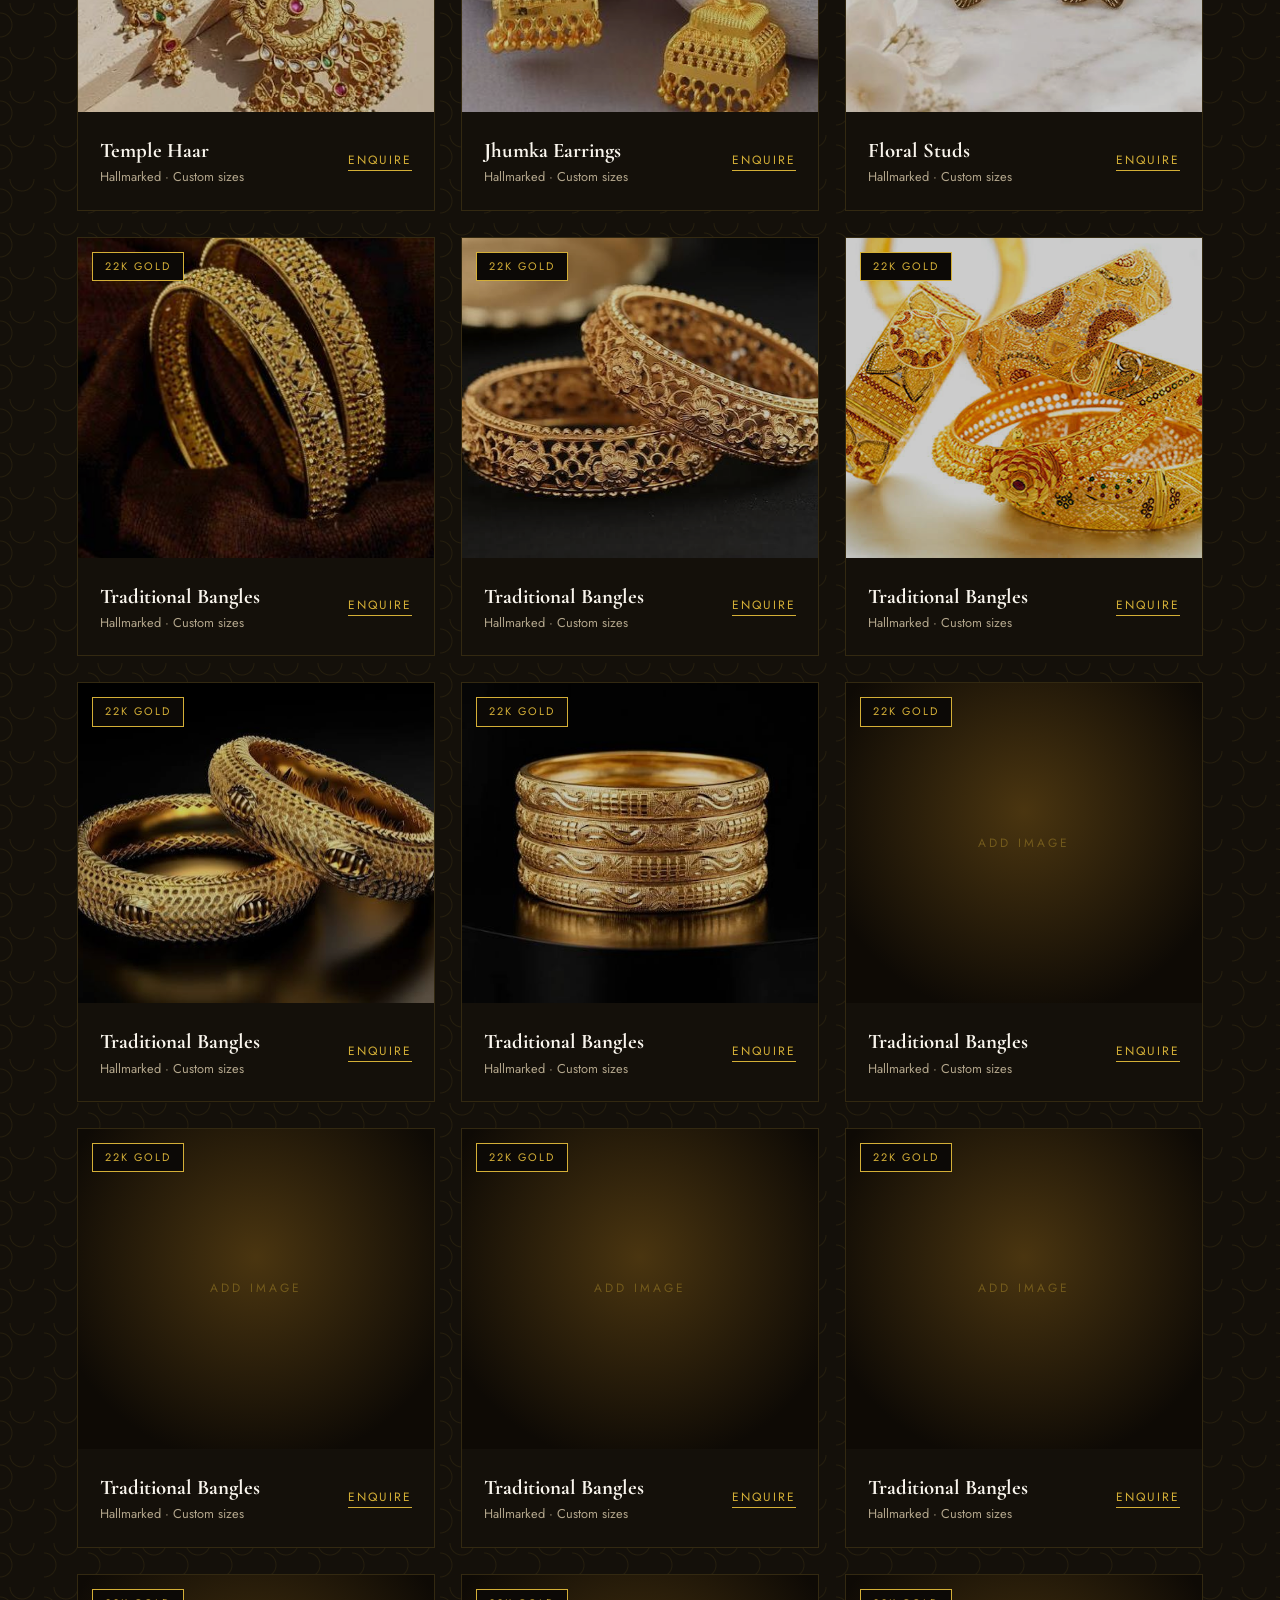
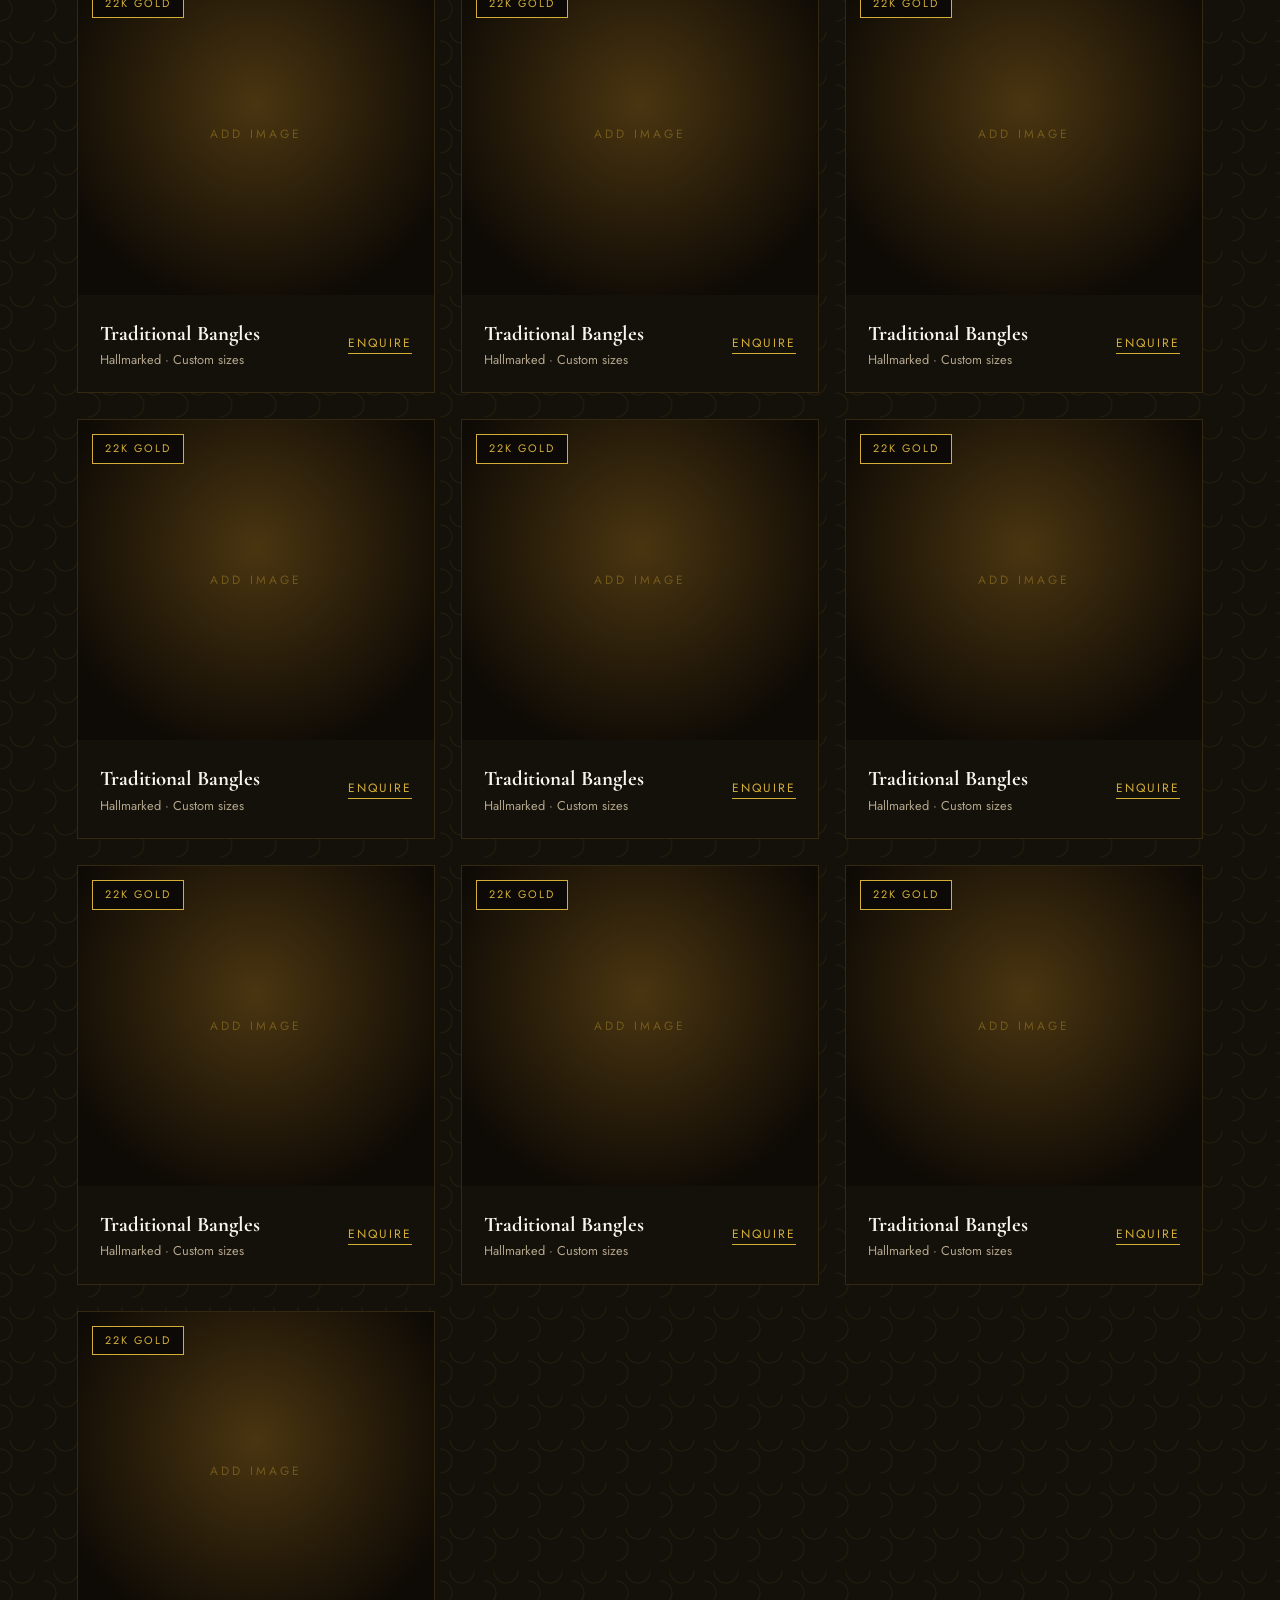
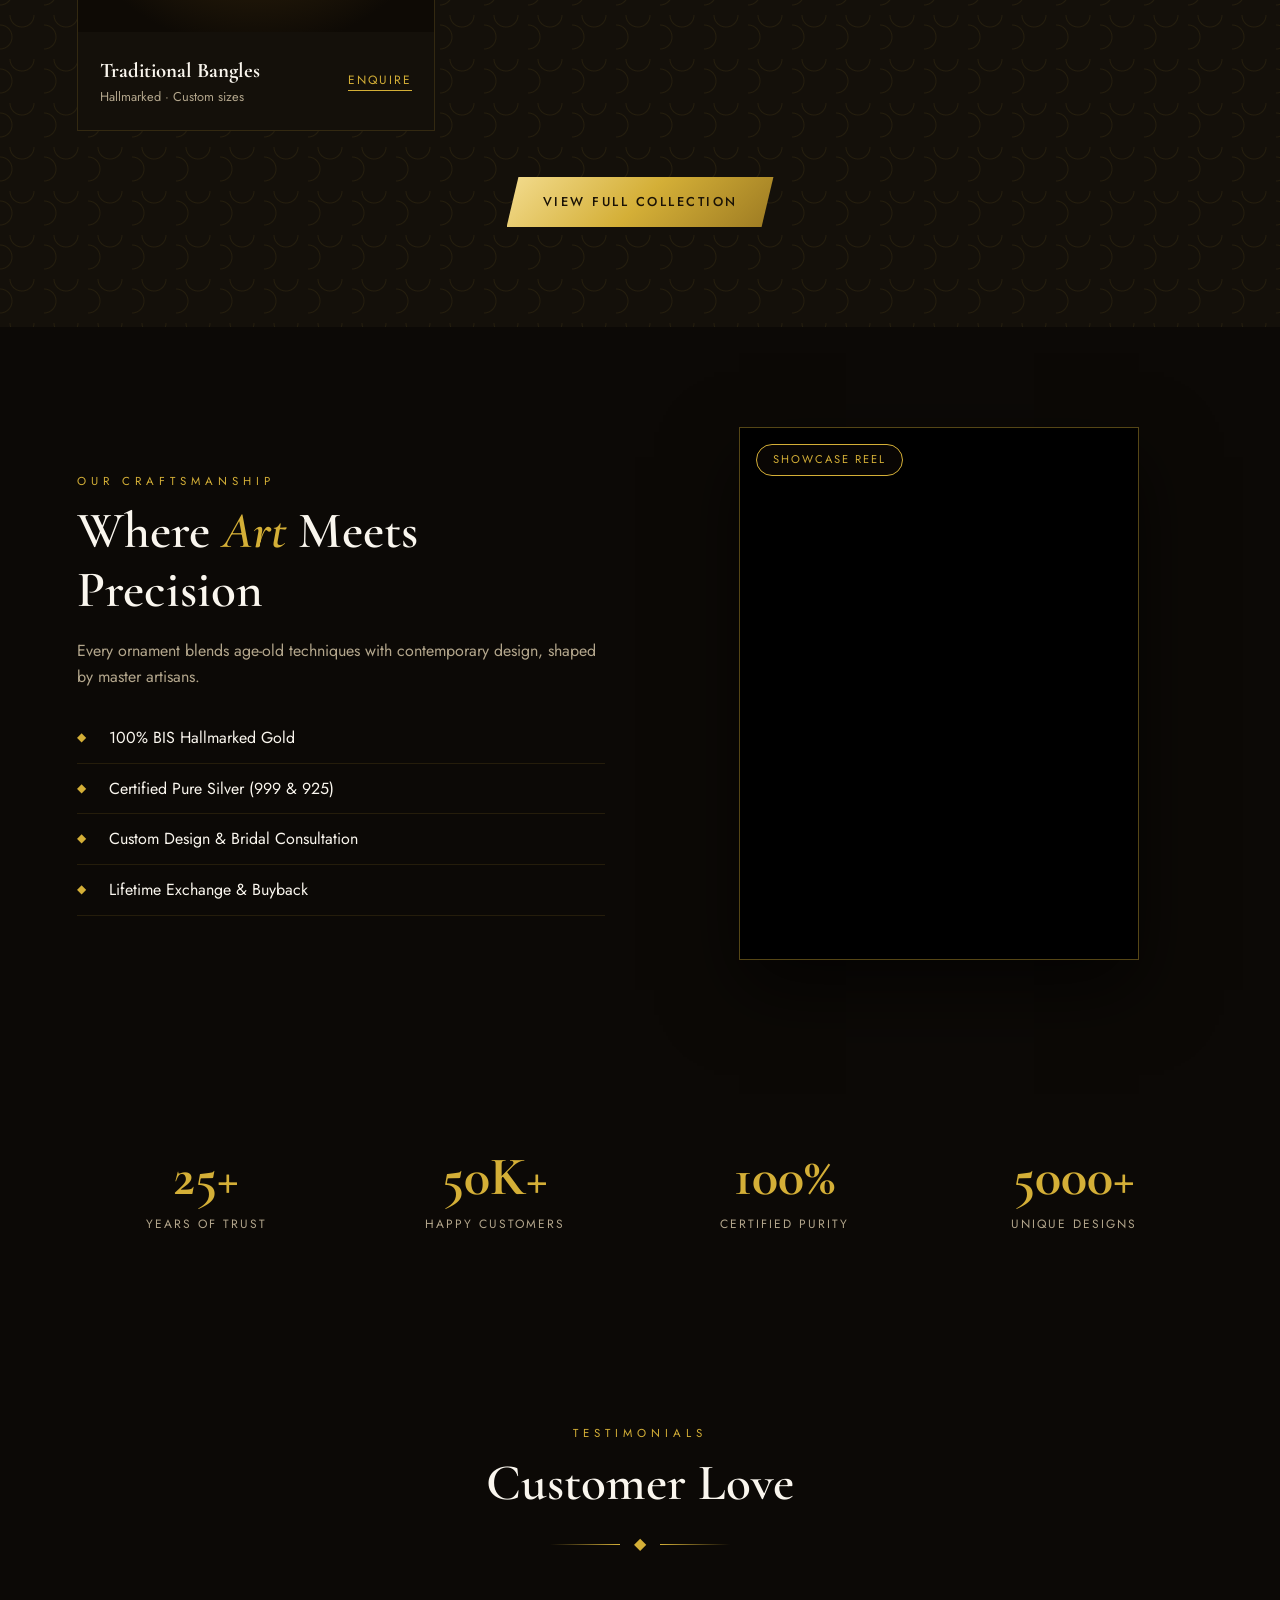
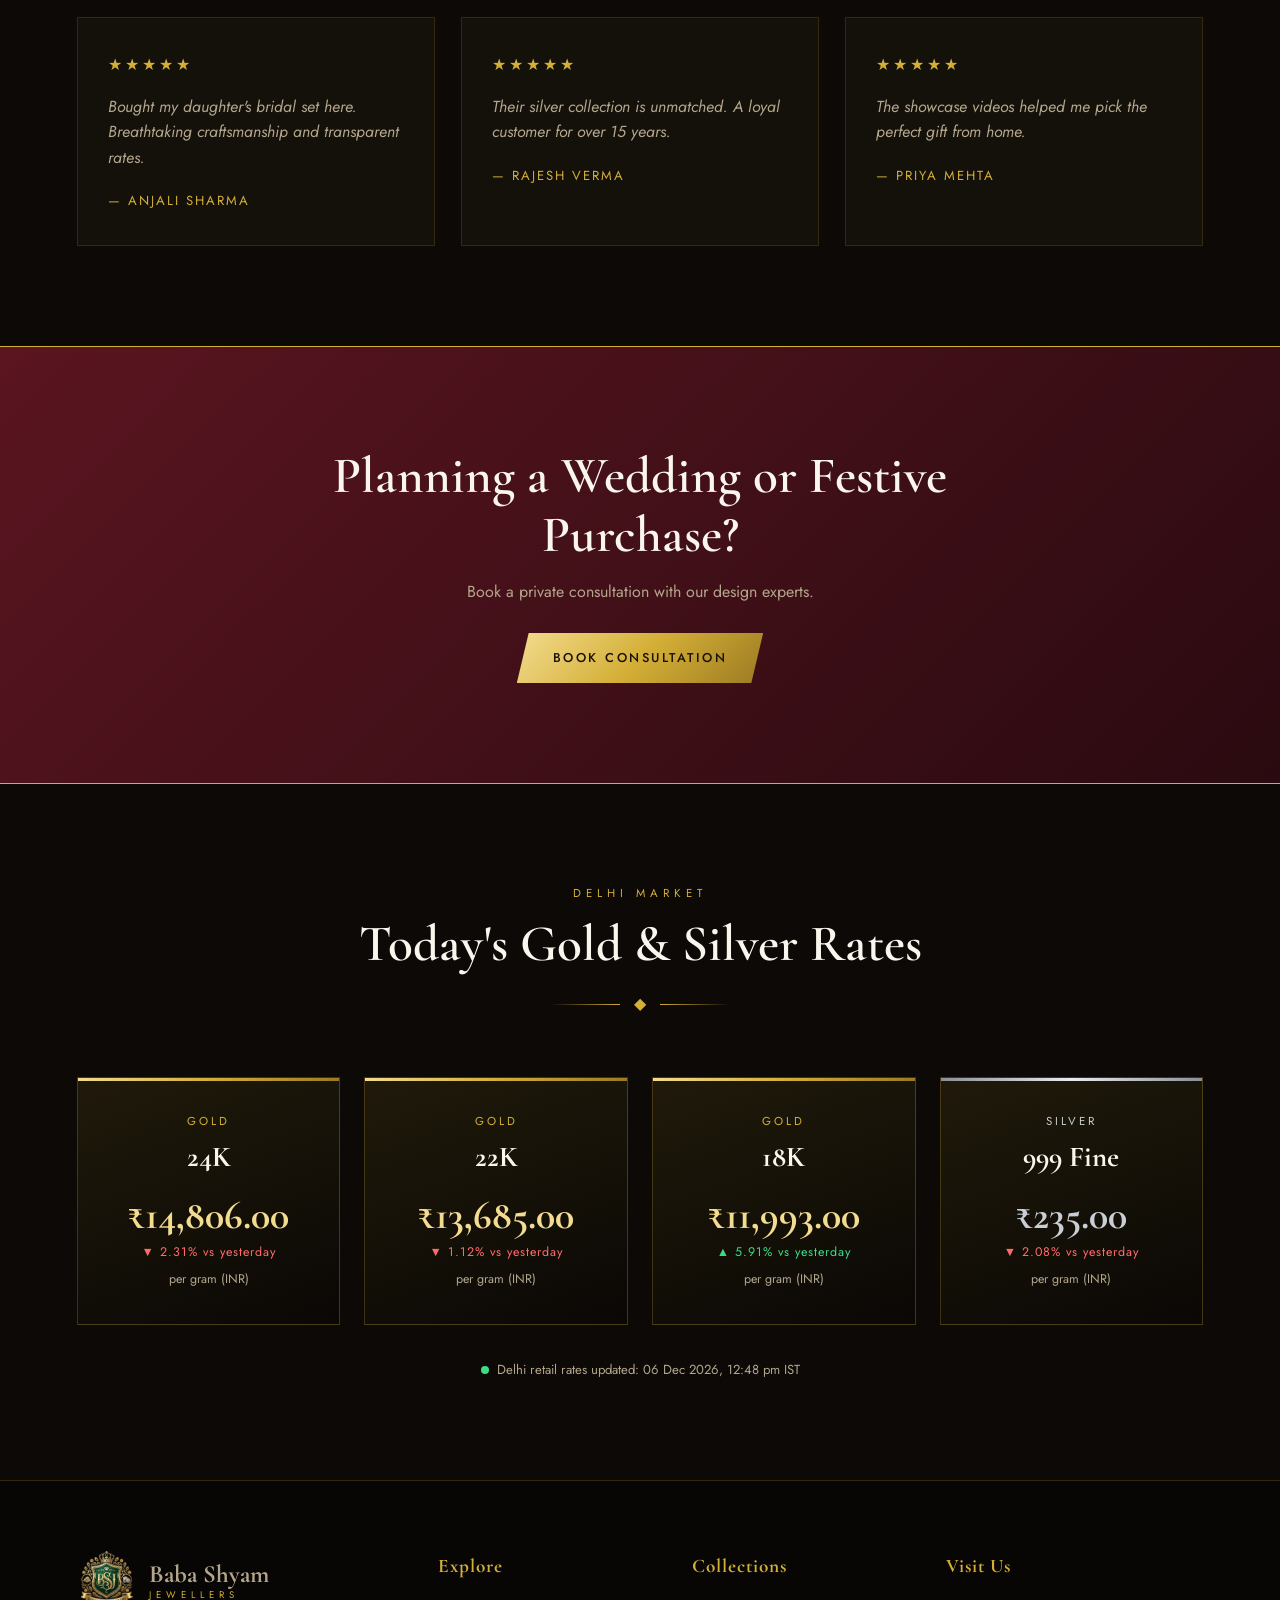
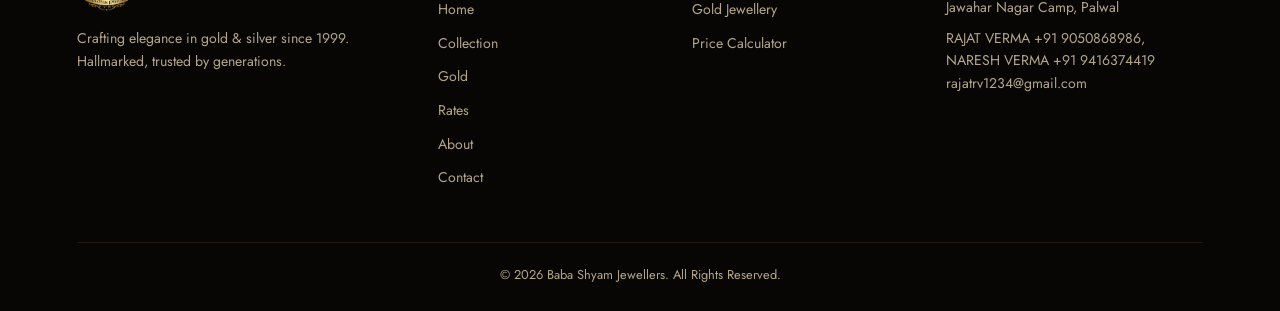
==== commit 8c7609c0: "Add files via upload" ====
--- a/index.html
+++ b/index.html
@@ -372,6 +372,216 @@
             <div class="pc">
                 <div class="im">
                     <img src="images/gold/bangles-5.jpg" alt="Traditional Bangles" loading="lazy"
+                        onerror="this.style.display='none'">
+                    <span class="tg">22K Gold</span>
+                </div>
+                <div class="in">
+                    <div>
+                        <h3>Traditional Bangles</h3>
+                        <p>Hallmarked · Custom sizes</p>
+                    </div>
+                    <a target="_blank" rel="noopener"
+                        href="https://wa.me/919416374419?text=I%20am%20interested%20in%20Traditional%20Bangles">Enquire</a>
+                </div>
+            </div>
+              <div class="pc">
+                <div class="im">
+                    <img src="images/gold/chudi1.webp" alt="Traditional Bangles" loading="lazy"
+                        onerror="this.style.display='none'">
+                    <span class="tg">22K Gold</span>
+                </div>
+                <div class="in">
+                    <div>
+                        <h3>Traditional Bangles</h3>
+                        <p>Hallmarked · Custom sizes</p>
+                    </div>
+                    <a target="_blank" rel="noopener"
+                        href="https://wa.me/919416374419?text=I%20am%20interested%20in%20Traditional%20Bangles">Enquire</a>
+                </div>
+            </div>
+            <div class="pc">
+                <div class="im">
+                    <img src="images/gold/chudi2.webp" alt="Traditional Bangles" loading="lazy"
+                        onerror="this.style.display='none'">
+                    <span class="tg">22K Gold</span>
+                </div>
+                <div class="in">
+                    <div>
+                        <h3>Traditional Bangles</h3>
+                        <p>Hallmarked · Custom sizes</p>
+                    </div>
+                    <a target="_blank" rel="noopener"
+                        href="https://wa.me/919416374419?text=I%20am%20interested%20in%20Traditional%20Bangles">Enquire</a>
+                </div>
+            </div>
+            <div class="pc">
+                <div class="im">
+                    <img src="images/gold/chudi3.webp" alt="Traditional Bangles" loading="lazy"
+                        onerror="this.style.display='none'">
+                    <span class="tg">22K Gold</span>
+                </div>
+                <div class="in">
+                    <div>
+                        <h3>Traditional Bangles</h3>
+                        <p>Hallmarked · Custom sizes</p>
+                    </div>
+                    <a target="_blank" rel="noopener"
+                        href="https://wa.me/919416374419?text=I%20am%20interested%20in%20Traditional%20Bangles">Enquire</a>
+                </div>
+            </div>
+            <div class="pc">
+                <div class="im">
+                    <img src="images/gold/chudi4.webp" alt="Traditional Bangles" loading="lazy"
+                        onerror="this.style.display='none'">
+                    <span class="tg">22K Gold</span>
+                </div>
+                <div class="in">
+                    <div>
+                        <h3>Traditional Bangles</h3>
+                        <p>Hallmarked · Custom sizes</p>
+                    </div>
+                    <a target="_blank" rel="noopener"
+                        href="https://wa.me/919416374419?text=I%20am%20interested%20in%20Traditional%20Bangles">Enquire</a>
+                </div>
+            </div>
+            <div class="pc">
+                <div class="im">
+                    <img src="images/gold/chudi5.jfif" alt="Traditional Bangles" loading="lazy"
+                        onerror="this.style.display='none'">
+                    <span class="tg">22K Gold</span>
+                </div>
+                <div class="in">
+                    <div>
+                        <h3>Traditional Bangles</h3>
+                        <p>Hallmarked · Custom sizes</p>
+                    </div>
+                    <a target="_blank" rel="noopener"
+                        href="https://wa.me/919416374419?text=I%20am%20interested%20in%20Traditional%20Bangles">Enquire</a>
+                </div>
+            </div>
+            <div class="pc">
+                <div class="im">
+                    <img src="images/gold/chudi6.webp" alt="Traditional Bangles" loading="lazy"
+                        onerror="this.style.display='none'">
+                    <span class="tg">22K Gold</span>
+                </div>
+                <div class="in">
+                    <div>
+                        <h3>Traditional Bangles</h3>
+                        <p>Hallmarked · Custom sizes</p>
+                    </div>
+                    <a target="_blank" rel="noopener"
+                        href="https://wa.me/919416374419?text=I%20am%20interested%20in%20Traditional%20Bangles">Enquire</a>
+                </div>
+            </div>
+            <div class="pc">
+                <div class="im">
+                    <img src="images/gold/chudi7.jfif" alt="Traditional Bangles" loading="lazy"
+                        onerror="this.style.display='none'">
+                    <span class="tg">22K Gold</span>
+                </div>
+                <div class="in">
+                    <div>
+                        <h3>Traditional Bangles</h3>
+                        <p>Hallmarked · Custom sizes</p>
+                    </div>
+                    <a target="_blank" rel="noopener"
+                        href="https://wa.me/919416374419?text=I%20am%20interested%20in%20Traditional%20Bangles">Enquire</a>
+                </div>
+            </div>
+            <div class="pc">
+                <div class="im">
+                    <img src="images/gold/chudi8.jfif" alt="Traditional Bangles" loading="lazy"
+                        onerror="this.style.display='none'">
+                    <span class="tg">22K Gold</span>
+                </div>
+                <div class="in">
+                    <div>
+                        <h3>Traditional Bangles</h3>
+                        <p>Hallmarked · Custom sizes</p>
+                    </div>
+                    <a target="_blank" rel="noopener"
+                        href="https://wa.me/919416374419?text=I%20am%20interested%20in%20Traditional%20Bangles">Enquire</a>
+                </div>
+            </div>
+            <div class="pc">
+                <div class="im">
+                    <img src="images/gold/chudi9.jfif" alt="Traditional Bangles" loading="lazy"
+                        onerror="this.style.display='none'">
+                    <span class="tg">22K Gold</span>
+                </div>
+                <div class="in">
+                    <div>
+                        <h3>Traditional Bangles</h3>
+                        <p>Hallmarked · Custom sizes</p>
+                    </div>
+                    <a target="_blank" rel="noopener"
+                        href="https://wa.me/919416374419?text=I%20am%20interested%20in%20Traditional%20Bangles">Enquire</a>
+                </div>
+            </div>
+            <div class="pc">
+                <div class="im">
+                    <img src="images/gold/chudi10.jfif" alt="Traditional Bangles" loading="lazy"
+                        onerror="this.style.display='none'">
+                    <span class="tg">22K Gold</span>
+                </div>
+                <div class="in">
+                    <div>
+                        <h3>Traditional Bangles</h3>
+                        <p>Hallmarked · Custom sizes</p>
+                    </div>
+                    <a target="_blank" rel="noopener"
+                        href="https://wa.me/919416374419?text=I%20am%20interested%20in%20Traditional%20Bangles">Enquire</a>
+                </div>
+            </div>
+            <div class="pc">
+                <div class="im">
+                    <img src="images/gold/chudi11.jfif" alt="Traditional Bangles" loading="lazy"
+                        onerror="this.style.display='none'">
+                    <span class="tg">22K Gold</span>
+                </div>
+                <div class="in">
+                    <div>
+                        <h3>Traditional Bangles</h3>
+                        <p>Hallmarked · Custom sizes</p>
+                    </div>
+                    <a target="_blank" rel="noopener"
+                        href="https://wa.me/919416374419?text=I%20am%20interested%20in%20Traditional%20Bangles">Enquire</a>
+                </div>
+            </div>
+            <div class="pc">
+                <div class="im">
+                    <img src="images/gold/chudi12.jfif" alt="Traditional Bangles" loading="lazy"
+                        onerror="this.style.display='none'">
+                    <span class="tg">22K Gold</span>
+                </div>
+                <div class="in">
+                    <div>
+                        <h3>Traditional Bangles</h3>
+                        <p>Hallmarked · Custom sizes</p>
+                    </div>
+                    <a target="_blank" rel="noopener"
+                        href="https://wa.me/919416374419?text=I%20am%20interested%20in%20Traditional%20Bangles">Enquire</a>
+                </div>
+            </div>
+            <div class="pc">
+                <div class="im">
+                    <img src="images/gold/chudi13.jfif" alt="Traditional Bangles" loading="lazy"
+                        onerror="this.style.display='none'">
+                    <span class="tg">22K Gold</span>
+                </div>
+                <div class="in">
+                    <div>
+                        <h3>Traditional Bangles</h3>
+                        <p>Hallmarked · Custom sizes</p>
+                    </div>
+                    <a target="_blank" rel="noopener"
+                        href="https://wa.me/919416374419?text=I%20am%20interested%20in%20Traditional%20Bangles">Enquire</a>
+                </div>
+            </div>
+            <div class="pc">
+                <div class="im">
+                    <img src="images/gold/chudi14.jfif" alt="Traditional Bangles" loading="lazy"
                         onerror="this.style.display='none'">
                     <span class="tg">22K Gold</span>
                 </div>
